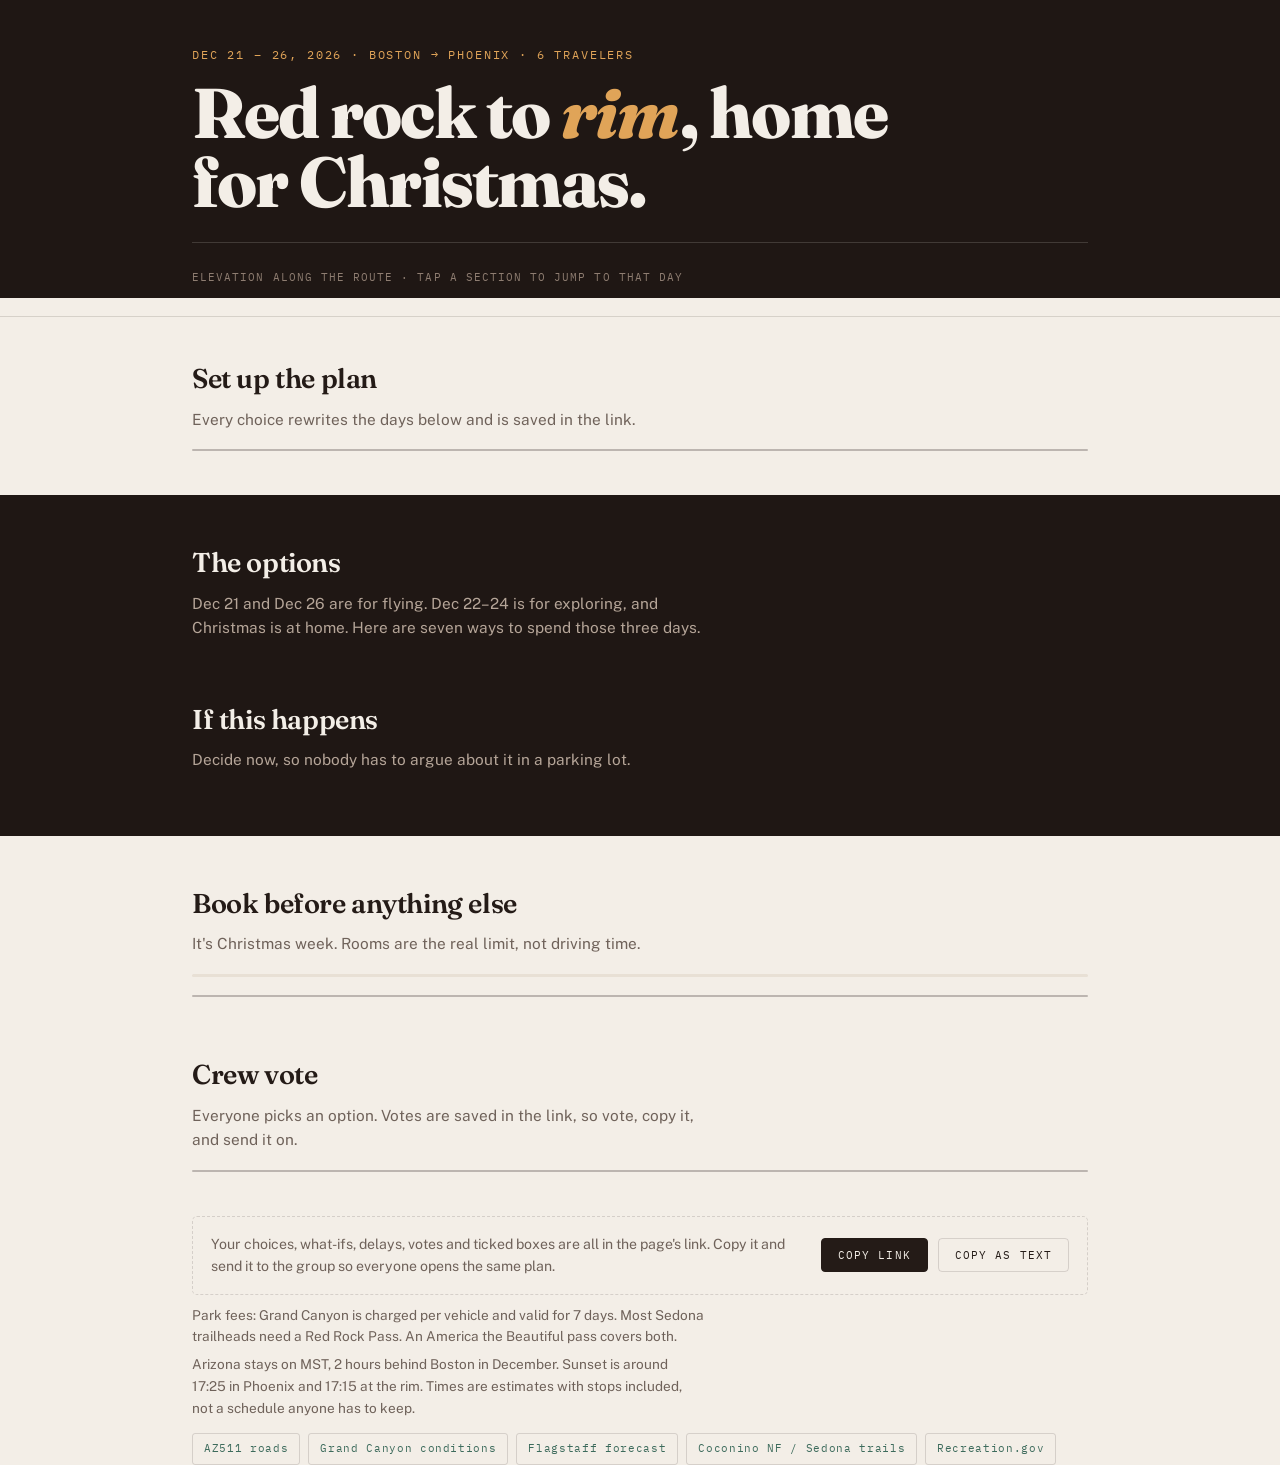
==== index.html @ 3201fdff "Remove car rental logistics" ====
<!DOCTYPE html>
<html lang="en">
<head>
<meta charset="utf-8">
<meta name="viewport" content="width=device-width, initial-scale=1">
<title>Arizona, Dec 21 – 26 · Crew Trip</title>
<meta name="description" content="Interactive Christmas trip plan: Boston to Phoenix, Sedona, Flagstaff and the Grand Canyon.">
<meta name="theme-color" content="#1F1714">
<link rel="preconnect" href="https://fonts.googleapis.com">
<link rel="preconnect" href="https://fonts.gstatic.com" crossorigin>
<link href="https://fonts.googleapis.com/css2?family=Fraunces:opsz,wght@9..144,600;9..144,800&family=Public+Sans:ital,wght@0,400;0,600;1,400&family=IBM+Plex+Mono:wght@400;600&display=swap" rel="stylesheet">
<link rel="stylesheet" href="style.css">
</head>
<body>

<header class="hero">
  <div class="wrap">
    <p class="eyebrow">Dec 21 – 26, 2026 · Boston → Phoenix · 6 travelers</p>
    <h1>Red rock to <em>rim</em>, home for Christmas.</h1>
    <p class="lede" id="lede"></p>
    <dl class="facts" id="facts"></dl>
  </div>
  <div class="wrap profile">
    <p class="prof-cap">Elevation along the route · tap a section to jump to that day</p>
    <div id="profile"></div>
  </div>
</header>

<nav aria-label="Jump to section"><div class="wrap navrow" id="nav"></div></nav>

<section class="wrap setup" id="setup" aria-label="Set up the plan">
  <h2>Set up the plan</h2>
  <p class="sub">Every choice rewrites the days below and is saved in the link.</p>
  <div id="controls" class="controls"></div>
</section>

<main class="wrap" id="days"></main>

<section class="alt" id="alt">
  <div class="wrap">
    <h2>The options</h2>
    <p class="sub">Dec 21 and Dec 26 are for flying. Dec 22–24 is for exploring, and Christmas is at home. Here are seven ways to spend those three days.</p>
    <div class="altgrid" id="options"></div>

    <h2 class="alt-h2">If this happens</h2>
    <p class="sub">Decide now, so nobody has to argue about it in a parking lot.</p>
    <div class="altgrid" id="ifs"></div>
  </div>
</section>

<section class="book wrap" id="book">
  <h2>Book before anything else</h2>
  <p class="sub">It's Christmas week. Rooms are the real limit, not driving time.</p>
  <div class="progress"><i id="prog"></i></div>
  <ul class="checks" id="checks"></ul>
</section>

<section class="book wrap" id="vote">
  <h2>Crew vote</h2>
  <p class="sub">Everyone picks an option. Votes are saved in the link, so vote, copy it, and send it on.</p>
  <ul class="votes" id="votes"></ul>
  <div class="tally" id="tally"></div>
  <div class="share">
    <p id="sharemsg">Your choices, what-ifs, delays, votes and ticked boxes are all in the page's link. Copy it and send it to the group so everyone opens the same plan.</p>
    <button id="copy">Copy link</button>
    <button id="copytext" class="ghost">Copy as text</button>
  </div>
</section>

<footer class="wrap">
  <p>Park fees: Grand Canyon is charged per vehicle and valid for 7 days. Most Sedona trailheads need a Red Rock Pass. An America the Beautiful pass covers both.</p>
  <p>Arizona stays on MST, 2 hours behind Boston in December. Sunset is around 17:25 in Phoenix and 17:15 at the rim. Times are estimates with stops included, not a schedule anyone has to keep.</p>
  <div class="links">
    <a href="https://www.az511.gov/" target="_blank" rel="noopener">AZ511 roads</a>
    <a href="https://www.nps.gov/grca/planyourvisit/conditions.htm" target="_blank" rel="noopener">Grand Canyon conditions</a>
    <a href="https://forecast.weather.gov/MapClick.php?lat=35.1983&amp;lon=-111.6513" target="_blank" rel="noopener">Flagstaff forecast</a>
    <a href="https://www.fs.usda.gov/coconino" target="_blank" rel="noopener">Coconino NF / Sedona trails</a>
    <a href="https://www.recreation.gov/" target="_blank" rel="noopener">Recreation.gov</a>
  </div>
</footer>

<script src="app.js"></script>
</body>
</html>
---- style.css ----
:root {
  --night: #1F1714;          /* desert night */
  --ink: #241B17;
  --paper: #F3EEE7;
  --paper-2: #E8E0D5;
  --sandstone: #B4532A;      /* Sedona red rock */
  --high: #3F6A8A;           /* high country / snow */
  --juniper: #3D6B5C;        /* home in Phoenix */
  --pine: #5A7A34;           /* Christmas */
  --sun: #E0A458;
  --flag: #A8402A;
  --muted: #6F625A;
  --rule: rgba(36, 27, 23, .14);
}
* { box-sizing: border-box; }
html { scroll-behavior: smooth; }
@media (prefers-reduced-motion: reduce) {
  html { scroll-behavior: auto; }
  *, *::before, *::after { animation-duration: .001ms !important; transition-duration: .001ms !important; }
}
body { margin: 0; background: var(--paper); color: var(--ink); font-family: "Public Sans", system-ui, sans-serif; font-size: 16.5px; line-height: 1.6; -webkit-font-smoothing: antialiased; }
.wrap { max-width: 940px; margin: 0 auto; padding: 0 22px; }
a { color: var(--juniper); }
:focus-visible { outline: 2.5px solid var(--sun); outline-offset: 3px; border-radius: 2px; }
button { font-family: inherit; font-size: inherit; cursor: pointer; }
.mono, .eyebrow, .fact dt, .prof-cap, .navrow a, .daynum, .daymeta, .seg button, .seg-label, .time, .stat, .flag b, .night b, .altcard .t, .share button, .links a, .votes .who, .tally, .shift span { font-family: "IBM Plex Mono", monospace; }

/* hero */
.hero { background: var(--night); color: var(--paper); padding: 46px 0 0; overflow: hidden; }
.eyebrow { font-size: 11.5px; letter-spacing: .16em; text-transform: uppercase; color: var(--sun); margin: 0 0 14px; }
h1 { font-family: "Fraunces", Georgia, serif; font-weight: 800; font-size: clamp(2.5rem, 8vw, 4.4rem); line-height: .98; letter-spacing: -.025em; margin: 0 0 16px; max-width: 15ch; }
h1 em { font-style: italic; color: var(--sun); }
.lede { max-width: 56ch; color: #CDBFB3; margin: 0 0 26px; font-size: 1.02rem; }
.facts { display: flex; flex-wrap: wrap; margin: 0 0 26px; border-top: 1px solid rgba(243, 238, 231, .16); }
.fact { padding: 12px 26px 12px 0; margin-right: 26px; border-right: 1px solid rgba(243, 238, 231, .16); }
.fact:last-child { border-right: 0; margin-right: 0; }
.fact dt { font-size: 10.5px; letter-spacing: .13em; text-transform: uppercase; color: #9C8B7E; margin: 0 0 3px; }
.fact dd { margin: 0; font-weight: 600; font-size: .98rem; }

/* elevation profile */
.profile { position: relative; margin-top: 4px; }
.profile svg { display: block; width: 100%; height: auto; overflow: visible; }
.prof-cap { font-size: 10.5px; letter-spacing: .1em; color: #8E7D71; text-transform: uppercase; padding: 0 0 12px; margin: 0; }
.trace { fill: none; stroke: var(--sun); stroke-width: 2.4; stroke-linejoin: round; stroke-linecap: round; }
.trace.draw { animation: draw 2.2s cubic-bezier(.65, 0, .35, 1) .2s both; }
@keyframes draw { from { stroke-dashoffset: var(--len); } to { stroke-dashoffset: 0; } }
.trace-fill { fill: var(--sun); opacity: .07; }
.band { fill: var(--sun); opacity: 0; transition: opacity .2s; }
.seg-hit { fill: transparent; cursor: pointer; outline: none; }
.seg-hit:hover + .band, .seg-hit:focus-visible + .band { opacity: .12; }
.peak { fill: var(--paper); pointer-events: none; }
.peak.cold { fill: #9FC3DD; }
.plabel { font-family: "IBM Plex Mono", monospace; font-size: 9.5px; fill: #B9A89B; letter-spacing: .06em; pointer-events: none; }
.pnum { font-family: "IBM Plex Mono", monospace; font-size: 9px; fill: #7D6C60; pointer-events: none; }
.pday { font-family: "IBM Plex Mono", monospace; font-size: 9px; fill: #6E5E53; letter-spacing: .08em; pointer-events: none; }
.baseline { stroke: rgba(243, 238, 231, .18); stroke-width: 1; }
.snowline { stroke: #9FC3DD; stroke-width: 1; stroke-dasharray: 3 4; opacity: .6; }
.snowtxt { font-family: "IBM Plex Mono", monospace; font-size: 9px; fill: #9FC3DD; letter-spacing: .08em; opacity: .85; }

/* nav */
nav { position: sticky; top: 0; z-index: 20; background: rgba(243, 238, 231, .94); backdrop-filter: blur(10px); -webkit-backdrop-filter: blur(10px); border-bottom: 1px solid var(--rule); }
.navrow { display: flex; gap: 2px; overflow-x: auto; padding: 9px 22px; scrollbar-width: none; }
.navrow::-webkit-scrollbar { display: none; }
.navrow a { flex: 0 0 auto; text-decoration: none; color: var(--muted); font-size: 11.5px; letter-spacing: .08em; text-transform: uppercase; padding: 7px 12px; border-radius: 3px; white-space: nowrap; transition: background .15s; }
.navrow a:hover { background: var(--paper-2); color: var(--ink); }
.navrow a.on { background: var(--ink); color: var(--paper); }

/* setup */
.setup { padding-top: 40px; }
.setup h2, .book h2, .alt h2 { font-family: "Fraunces", Georgia, serif; font-weight: 600; font-size: 1.7rem; letter-spacing: -.015em; margin: 0 0 6px; }
.sub { color: var(--muted); margin: 0 0 18px; max-width: 58ch; font-size: .96rem; }
.controls { display: grid; gap: 1px; background: var(--rule); border: 1px solid var(--rule); border-radius: 5px; overflow: hidden; }
.ctrl { background: var(--paper); display: grid; grid-template-columns: 200px 1fr; gap: 14px; align-items: center; padding: 12px 16px; }
.seg-label { font-size: 11px; letter-spacing: .1em; text-transform: uppercase; color: var(--muted); }
.seg-label small { display: block; text-transform: none; letter-spacing: 0; font-family: "Public Sans", sans-serif; font-size: .8rem; color: var(--muted); opacity: .85; }
.seg { display: inline-flex; flex-wrap: wrap; border: 1px solid var(--rule); border-radius: 4px; overflow: hidden; background: var(--paper); justify-self: start; }
.seg button { background: none; border: 0; border-right: 1px solid var(--rule); padding: 7px 12px; font-size: 11px; letter-spacing: .06em; text-transform: uppercase; color: var(--muted); }
.seg button:last-child { border-right: 0; }
.seg button:hover { background: var(--paper-2); color: var(--ink); }
.seg button[aria-pressed="true"] { background: var(--ink); color: var(--paper); }
.seg.multi button[aria-pressed="true"] { background: var(--juniper); }
.seg.whatif button[aria-pressed="true"] { background: var(--flag); }

/* days */
main { padding: 56px 22px 0; }
.day { --zone: var(--juniper); margin: 0 0 8px; padding: 0 0 40px; border-bottom: 1px solid var(--rule); scroll-margin-top: 60px; }
.day:last-of-type { border-bottom: 0; }
.day.flash { animation: flash 1.4s ease; }
@keyframes flash { from { background: rgba(224, 164, 88, .18); } to { background: transparent; } }
.dayhead { display: flex; align-items: baseline; gap: 12px; flex-wrap: wrap; margin: 0 0 4px; }
.daynum { font-size: 11px; letter-spacing: .14em; text-transform: uppercase; color: #fff; background: var(--zone); padding: 4px 9px; border-radius: 3px; }
.tag { font-family: "IBM Plex Mono", monospace; font-size: 10px; letter-spacing: .14em; text-transform: uppercase; color: var(--flag); border: 1px solid var(--flag); padding: 3px 7px; border-radius: 3px; }
.day h2 { font-family: "Fraunces", Georgia, serif; font-weight: 600; letter-spacing: -.015em; font-size: clamp(1.5rem, 4.4vw, 2rem); margin: 0; line-height: 1.1; }
.daymeta { font-size: 11.5px; color: var(--muted); margin: 0 0 16px; letter-spacing: .03em; }
.daymeta b { color: var(--zone); font-weight: 600; }
.ctrls { display: flex; flex-wrap: wrap; gap: 10px; align-items: center; margin: 0 0 22px; }
.shift { display: inline-flex; align-items: center; gap: 8px; border: 1px solid var(--rule); border-radius: 4px; padding: 4px 6px 4px 11px; background: var(--paper); }
.shift span { font-size: 11px; letter-spacing: .06em; text-transform: uppercase; color: var(--muted); }
.shift button { background: var(--paper-2); border: 0; width: 26px; height: 26px; border-radius: 3px; color: var(--ink); font-weight: 600; line-height: 1; }
.shift button:hover { background: var(--zone); color: #fff; }
.shift .val { font-size: 12px; font-weight: 600; color: var(--ink); min-width: 44px; text-align: center; }

.stops { list-style: none; margin: 0; padding: 0 0 0 26px; border-left: 2px solid var(--zone); }
.stop { position: relative; padding: 0 0 22px; }
.stop:last-child { padding-bottom: 0; }
.stop::before { content: ""; position: absolute; left: -33px; top: 7px; width: 9px; height: 9px; border-radius: 50%; background: var(--paper); border: 2px solid var(--zone); }
.stop.key::before { background: var(--zone); }
.time { font-size: 12px; font-weight: 600; color: var(--zone); letter-spacing: .04em; display: block; }
.time.late { color: var(--flag); }
.stop h3 { font-size: 1.06rem; font-weight: 600; margin: 1px 0 4px; }
.stop p { margin: 0; color: var(--muted); font-size: .94rem; max-width: 62ch; }
.stat { font-size: 11px; color: var(--ink); background: var(--paper-2); padding: 1.5px 6px; border-radius: 3px; margin-right: 6px; display: inline-block; margin-top: 6px; }
.gm { font-size: .85rem; text-decoration: none; border-bottom: 1px solid var(--rule); margin-top: 6px; display: table; }
.gm:hover { border-color: var(--zone); }

.flag { border-left: 3px solid var(--flag); background: rgba(168, 64, 42, .06); padding: 12px 16px; margin: 16px 0 0; border-radius: 0 4px 4px 0; }
.flag b { display: block; font-size: 10.5px; letter-spacing: .13em; text-transform: uppercase; color: var(--flag); margin-bottom: 3px; }
.flag p { margin: 0; font-size: .9rem; color: var(--ink); max-width: 62ch; }
.night { margin-top: 18px; padding: 12px 16px; background: var(--paper-2); border-radius: 4px; font-size: .92rem; }
.night b { font-size: 10.5px; letter-spacing: .13em; text-transform: uppercase; color: var(--muted); display: block; margin-bottom: 2px; }

/* alternatives */
.alt { background: var(--night); color: var(--paper); padding: 46px 0; margin-top: 44px; scroll-margin-top: 50px; }
.alt .sub { color: #B5A598; }
.alt-h2 { margin-top: 40px !important; }
.altgrid { display: grid; gap: 16px; grid-template-columns: repeat(auto-fit, minmax(230px, 1fr)); }
.altcard { border: 1px solid rgba(243, 238, 231, .18); padding: 16px 18px; border-radius: 4px; display: flex; flex-direction: column; gap: 6px; }
.altcard.on { border-color: var(--sun); box-shadow: inset 0 0 0 1px var(--sun); }
.altcard h3 { font-size: .98rem; margin: 0; font-weight: 600; }
.altcard .t { font-size: 10.5px; letter-spacing: .12em; text-transform: uppercase; color: var(--sun); margin: 0; }
.altcard p { margin: 0; font-size: .88rem; color: #B5A598; }
.altcard .nums { font-family: "IBM Plex Mono", monospace; font-size: 11px; color: var(--paper); letter-spacing: .03em; }
.altcard button { margin-top: auto; align-self: flex-start; background: none; color: var(--paper); border: 1px solid rgba(243, 238, 231, .35); padding: 7px 12px; border-radius: 4px; font-family: "IBM Plex Mono", monospace; font-size: 11px; letter-spacing: .1em; text-transform: uppercase; }
.altcard button:hover { background: var(--paper); color: var(--night); }
.altcard .current { margin-top: auto; font-family: "IBM Plex Mono", monospace; font-size: 11px; letter-spacing: .1em; text-transform: uppercase; color: var(--sun); }

/* checklist + votes */
.book { padding: 46px 22px 10px; scroll-margin-top: 50px; }
.progress { height: 3px; background: var(--paper-2); border-radius: 2px; margin: 0 0 18px; overflow: hidden; }
.progress i { display: block; height: 100%; width: 0; background: var(--juniper); transition: width .3s; }
.checks, .votes { list-style: none; margin: 0; padding: 0; display: grid; gap: 1px; background: var(--rule); border: 1px solid var(--rule); border-radius: 5px; overflow: hidden; }
.checks li, .votes li { background: var(--paper); }
.checks label { display: flex; gap: 12px; align-items: flex-start; padding: 13px 16px; cursor: pointer; }
.checks label:hover { background: var(--paper-2); }
.checks input { margin: 3px 0 0; width: 16px; height: 16px; accent-color: var(--juniper); flex: 0 0 auto; }
.checks .txt { font-size: .94rem; }
.checks .why { display: block; color: var(--muted); font-size: .84rem; margin-top: 1px; }
.checks input:checked + .txt { text-decoration: line-through; color: var(--muted); }

.votes li { display: flex; justify-content: space-between; align-items: center; gap: 12px; padding: 10px 16px; flex-wrap: wrap; }
.votes .who { font-size: 12px; letter-spacing: .1em; text-transform: uppercase; font-weight: 600; }
.tally { margin-top: 18px; display: grid; gap: 8px; font-size: 11.5px; letter-spacing: .04em; }
.tally .row { display: grid; grid-template-columns: 190px 1fr 24px; gap: 12px; align-items: center; }
.tally .bar { height: 10px; background: var(--paper-2); border-radius: 0 3px 3px 0; overflow: hidden; }
.tally .bar i { display: block; height: 100%; background: var(--sandstone); border-radius: 0 3px 3px 0; transition: width .4s; }
.tally .n { text-align: right; font-weight: 600; }
.tally .lead { font-weight: 600; color: var(--ink); }
.tally .foot { color: var(--muted); margin-top: 4px; display: flex; gap: 12px; align-items: center; flex-wrap: wrap; }

.share { margin-top: 26px; padding: 16px 18px; border: 1px dashed var(--rule); border-radius: 5px; display: flex; gap: 10px; align-items: center; flex-wrap: wrap; }
.share p { margin: 0; font-size: .88rem; color: var(--muted); flex: 1 1 260px; }
.share button, .tally button { background: var(--ink); color: var(--paper); border: 1px solid var(--ink); padding: 9px 16px; border-radius: 4px; font-family: "IBM Plex Mono", monospace; font-size: 11px; letter-spacing: .1em; text-transform: uppercase; }
.share button:hover, .tally button:hover { background: var(--juniper); border-color: var(--juniper); }
.share button.ghost { background: none; color: var(--ink); border-color: var(--rule); }
.share button.ghost:hover { background: var(--paper-2); }
.tally button { padding: 6px 12px; }

footer { padding: 38px 22px 60px; color: var(--muted); font-size: .85rem; }
footer p { margin: 0 0 6px; max-width: 64ch; }
.links { display: flex; flex-wrap: wrap; gap: 8px; margin-top: 14px; }
.links a { font-size: 11px; letter-spacing: .06em; text-decoration: none; border: 1px solid var(--rule); padding: 6px 11px; border-radius: 3px; color: var(--juniper); }
.links a:hover { background: var(--paper-2); }

@media (max-width: 680px) {
  .ctrl { grid-template-columns: 1fr; gap: 8px; }
  .fact { padding-right: 16px; margin-right: 16px; }
  .stops { padding-left: 20px; }
  .stop::before { left: -27px; }
  .tally .row { grid-template-columns: 120px 1fr 20px; }
}
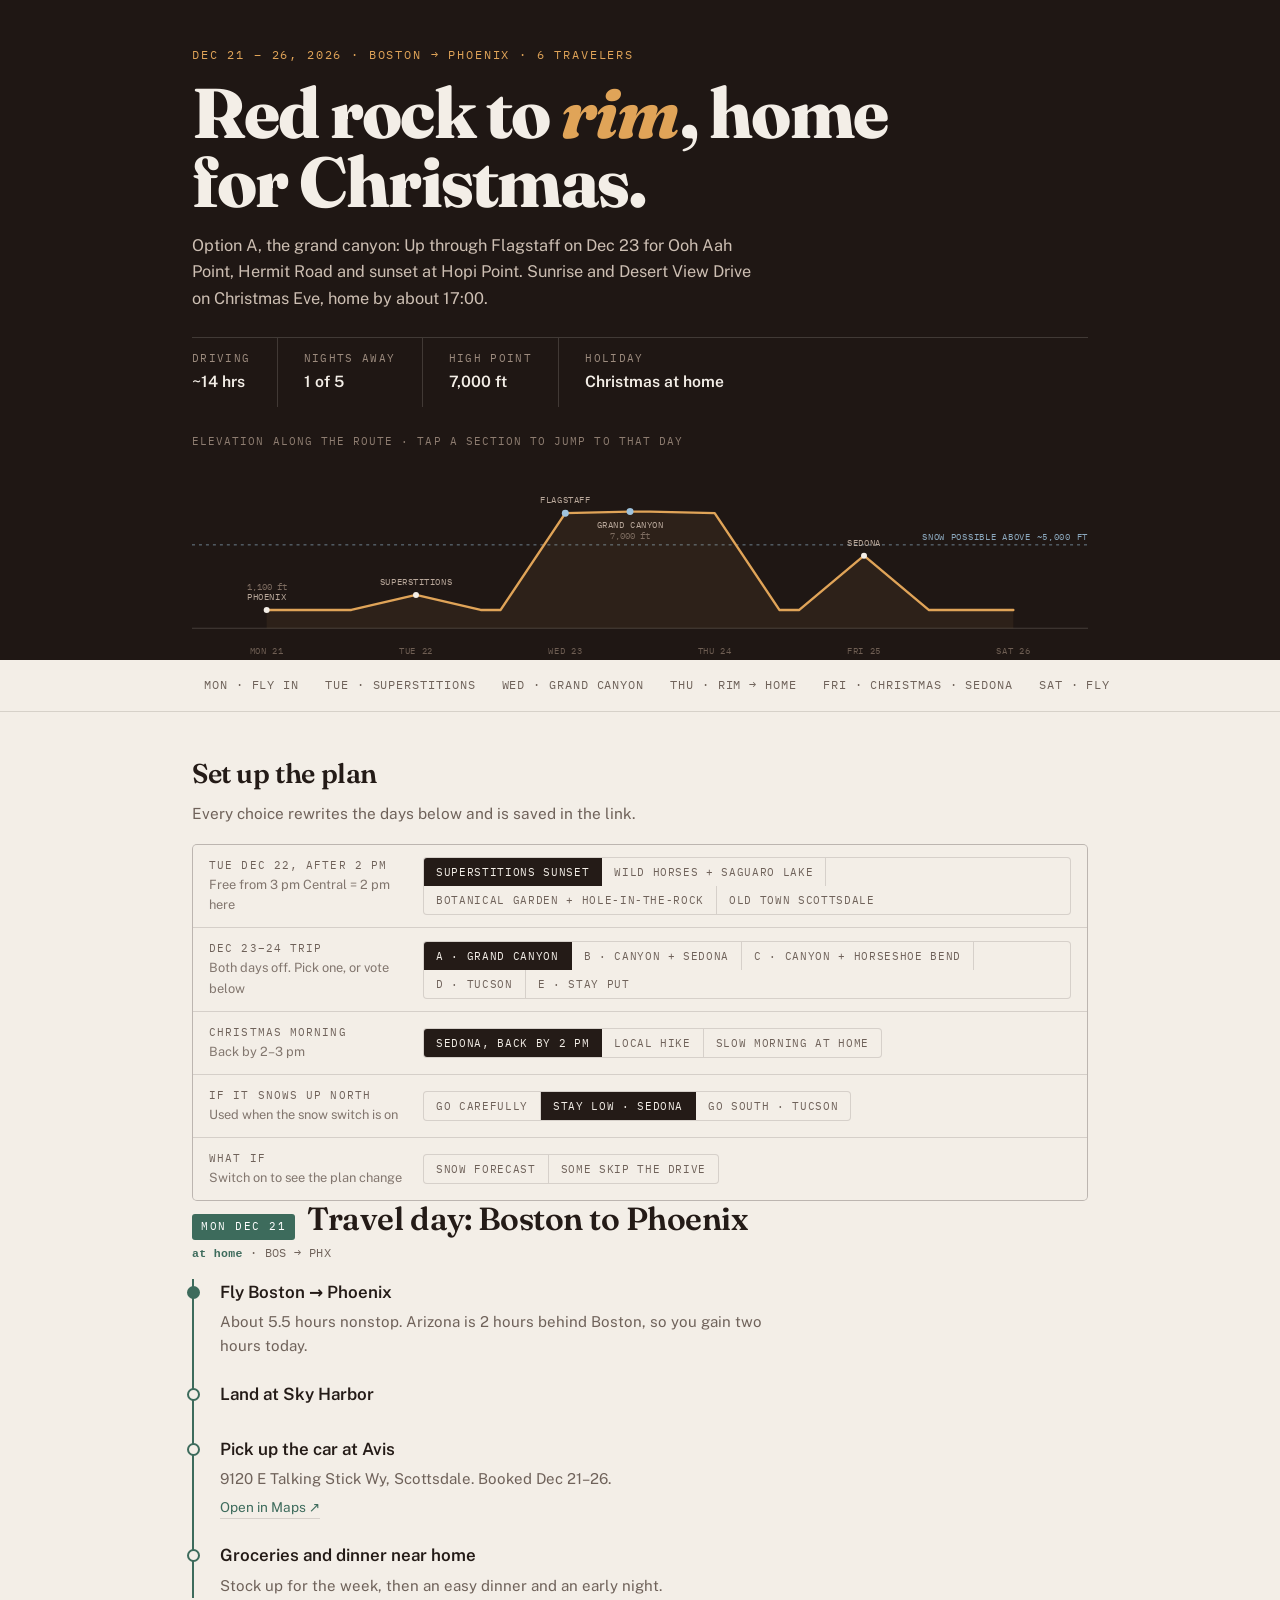
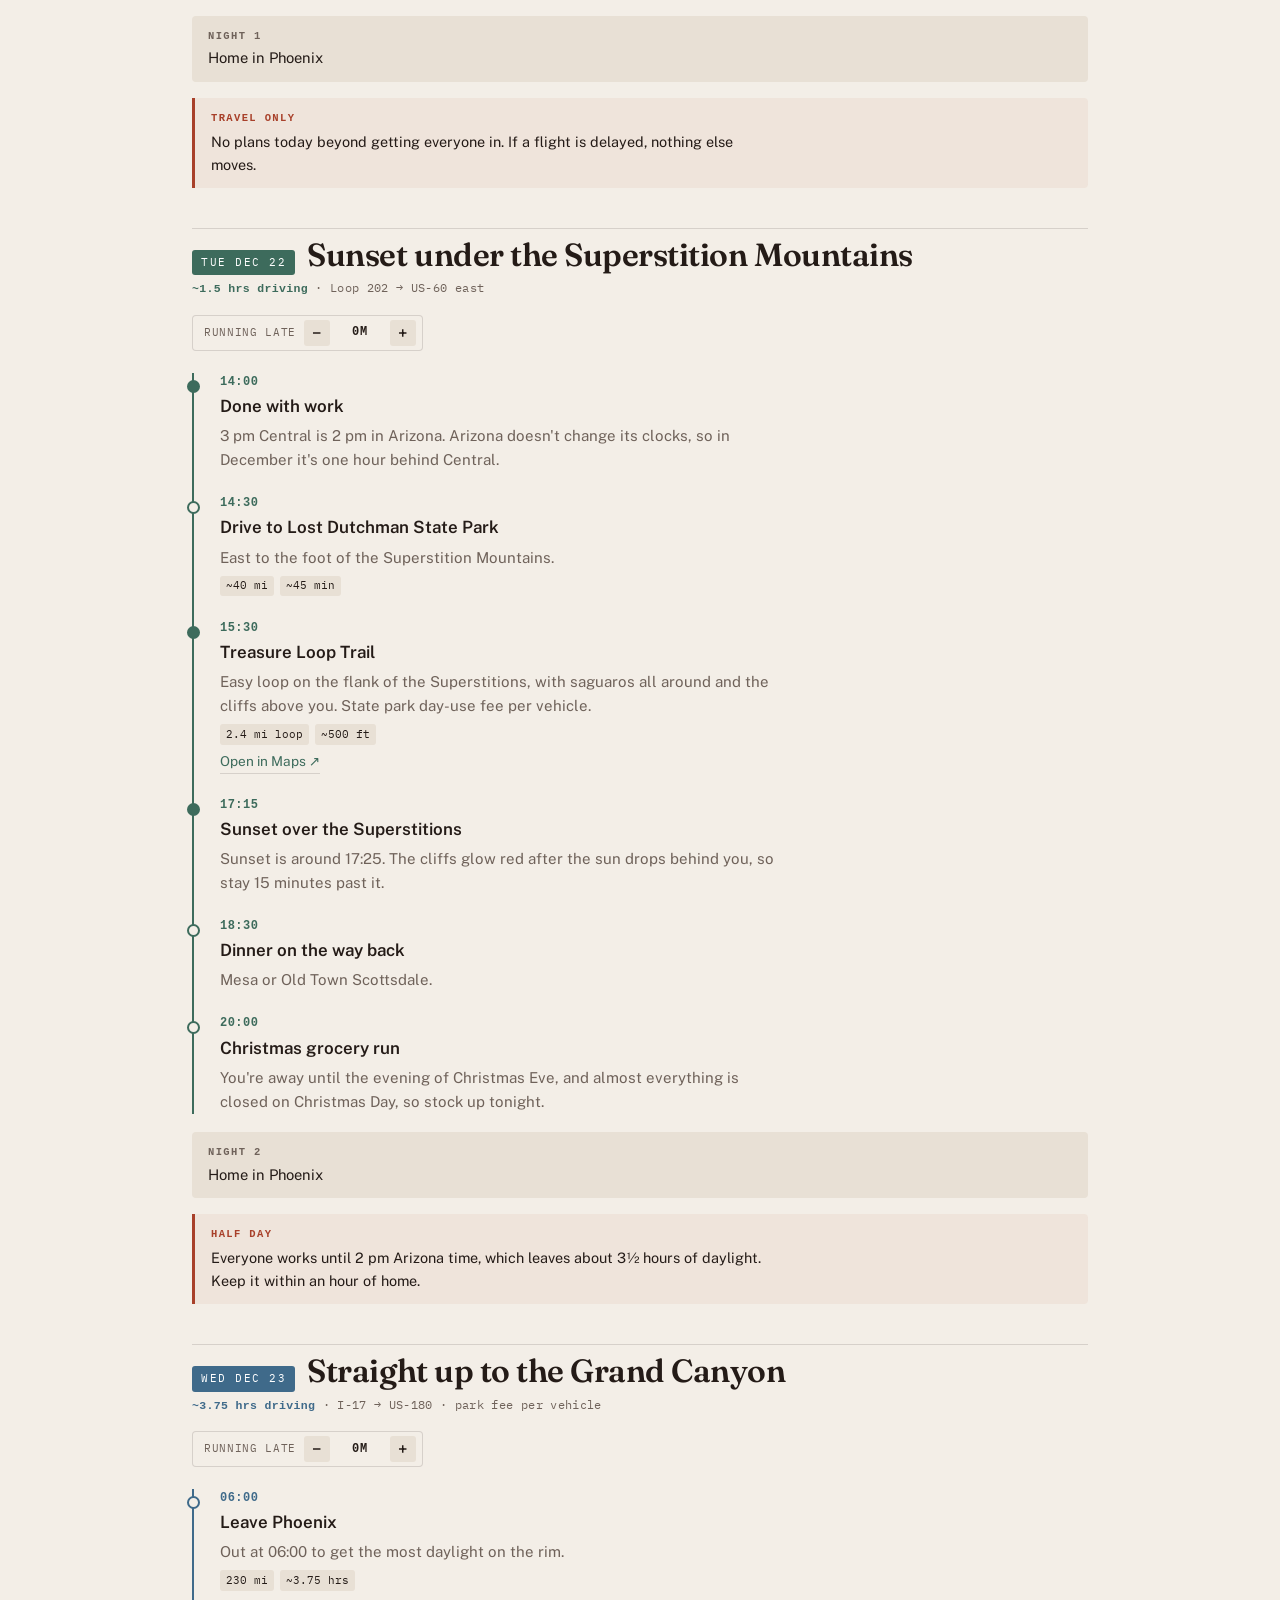
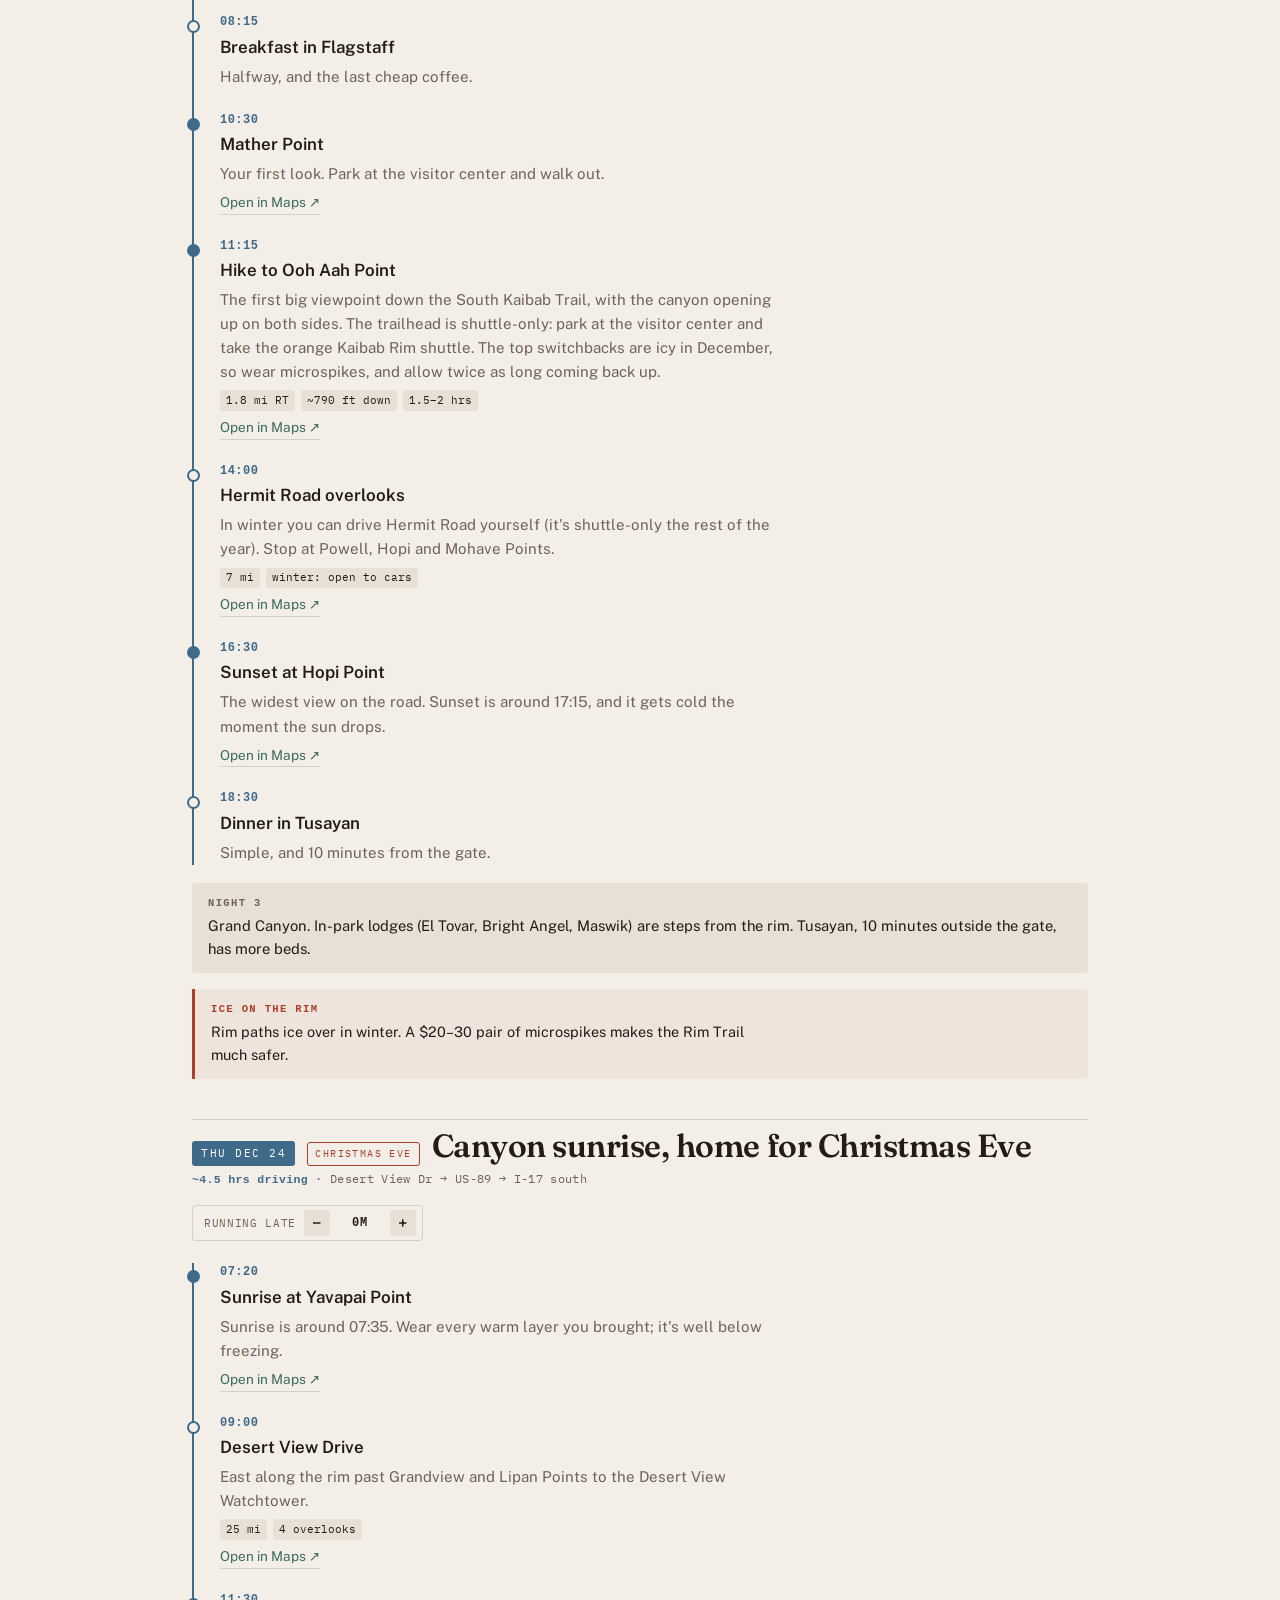
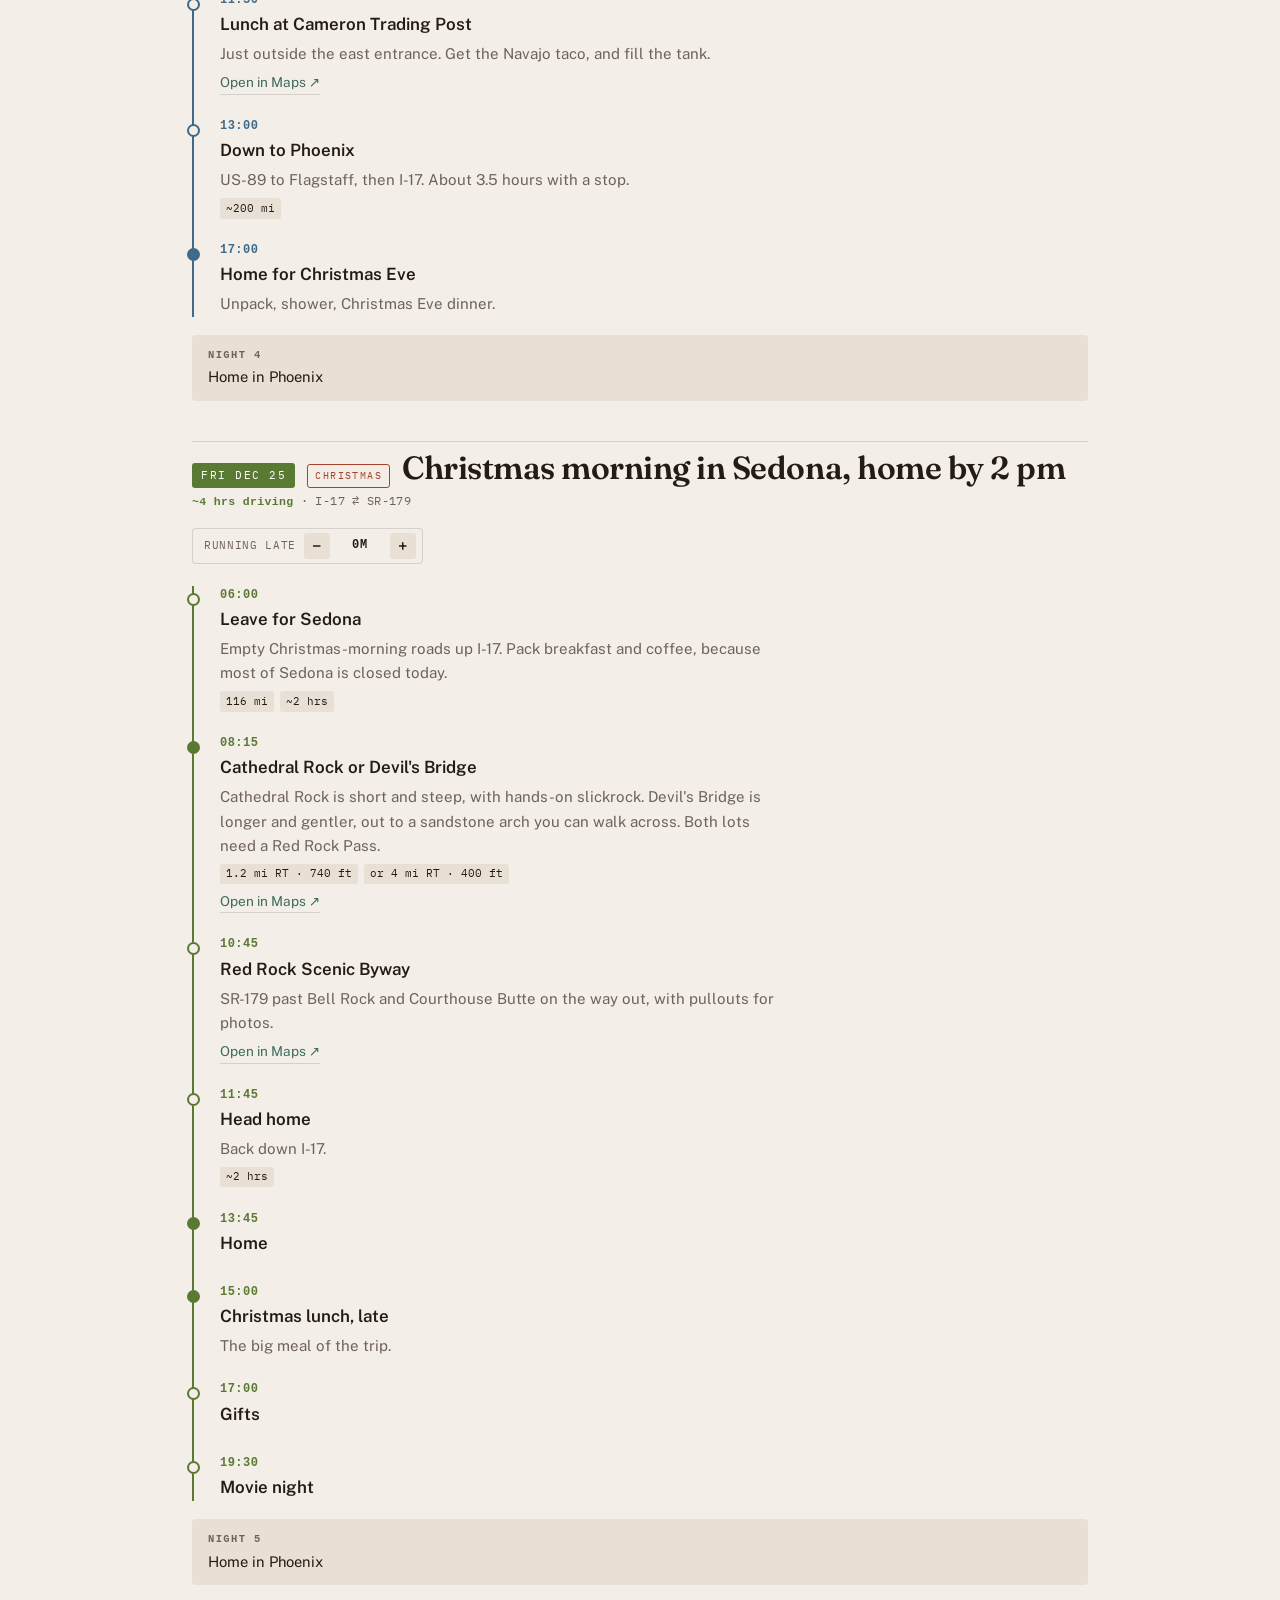
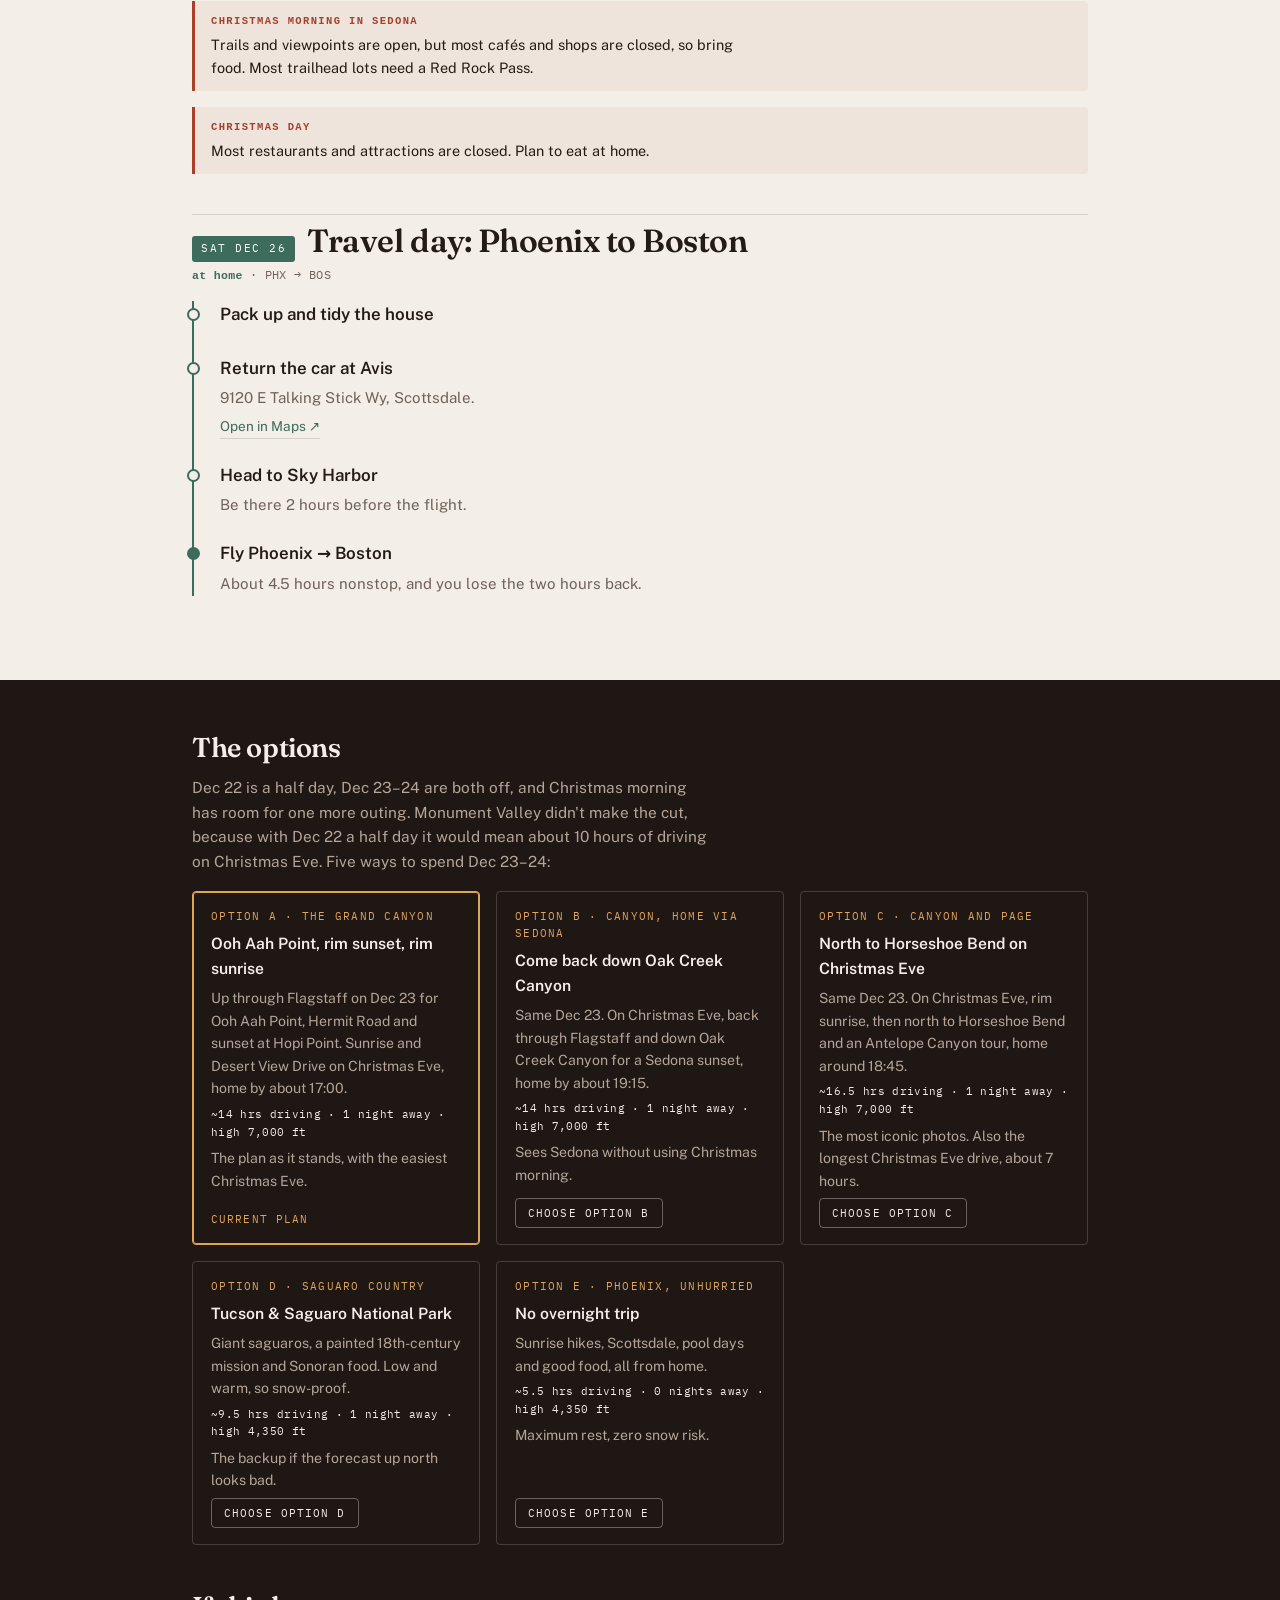
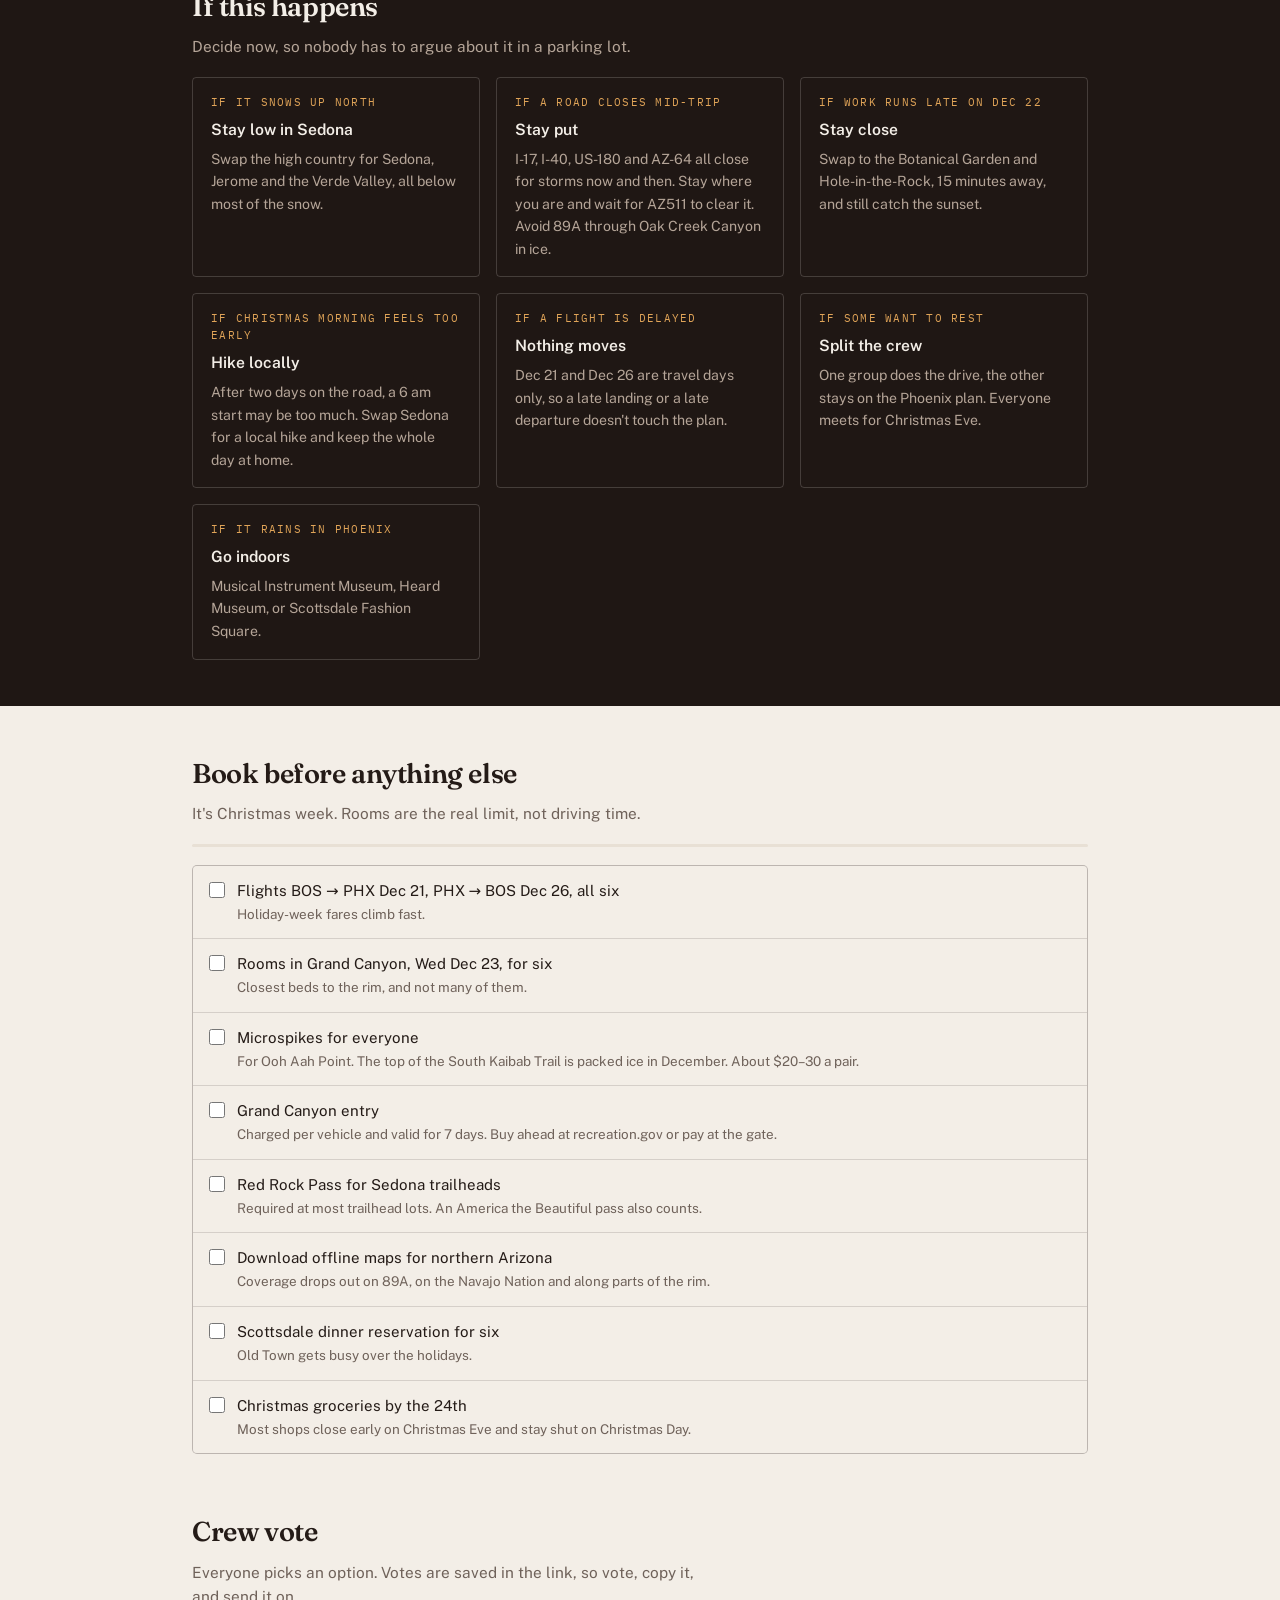
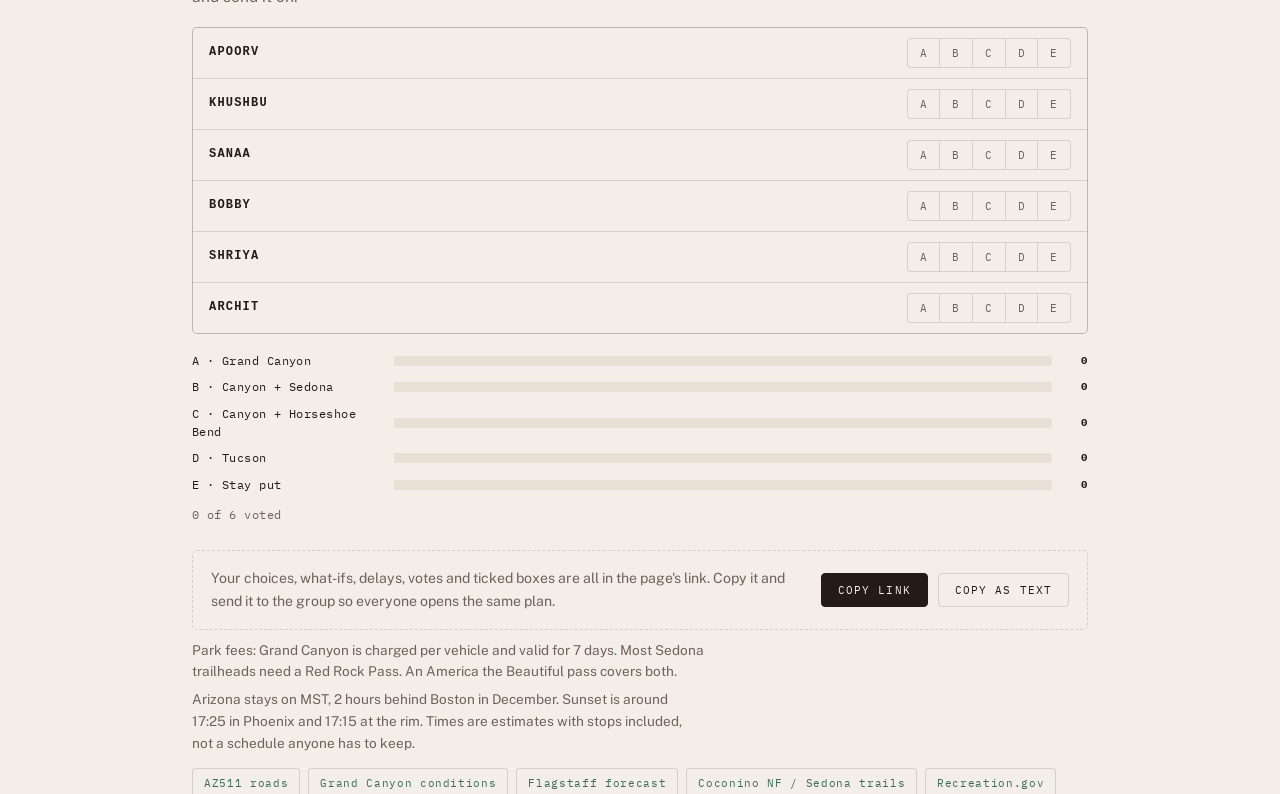
==== commit bd3a0ed8: "Dec 22 half-day outing, Dec 23-24 canyon trip options, Christmas-morning Sedona, Avis pickup/return" ====
--- a/index.html
+++ b/index.html
@@ -39,7 +39,7 @@
 <section class="alt" id="alt">
   <div class="wrap">
     <h2>The options</h2>
-    <p class="sub">Dec 21 and Dec 26 are for flying. Dec 22–24 is for exploring, and Christmas is at home. Here are seven ways to spend those three days.</p>
+    <p class="sub">Dec 22 is a half day, Dec 23–24 are both off, and Christmas morning has room for one more outing. Monument Valley didn't make the cut, because with Dec 22 a half day it would mean about 10 hours of driving on Christmas Eve. Five ways to spend Dec 23–24:</p>
     <div class="altgrid" id="options"></div>
 
     <h2 class="alt-h2">If this happens</h2>
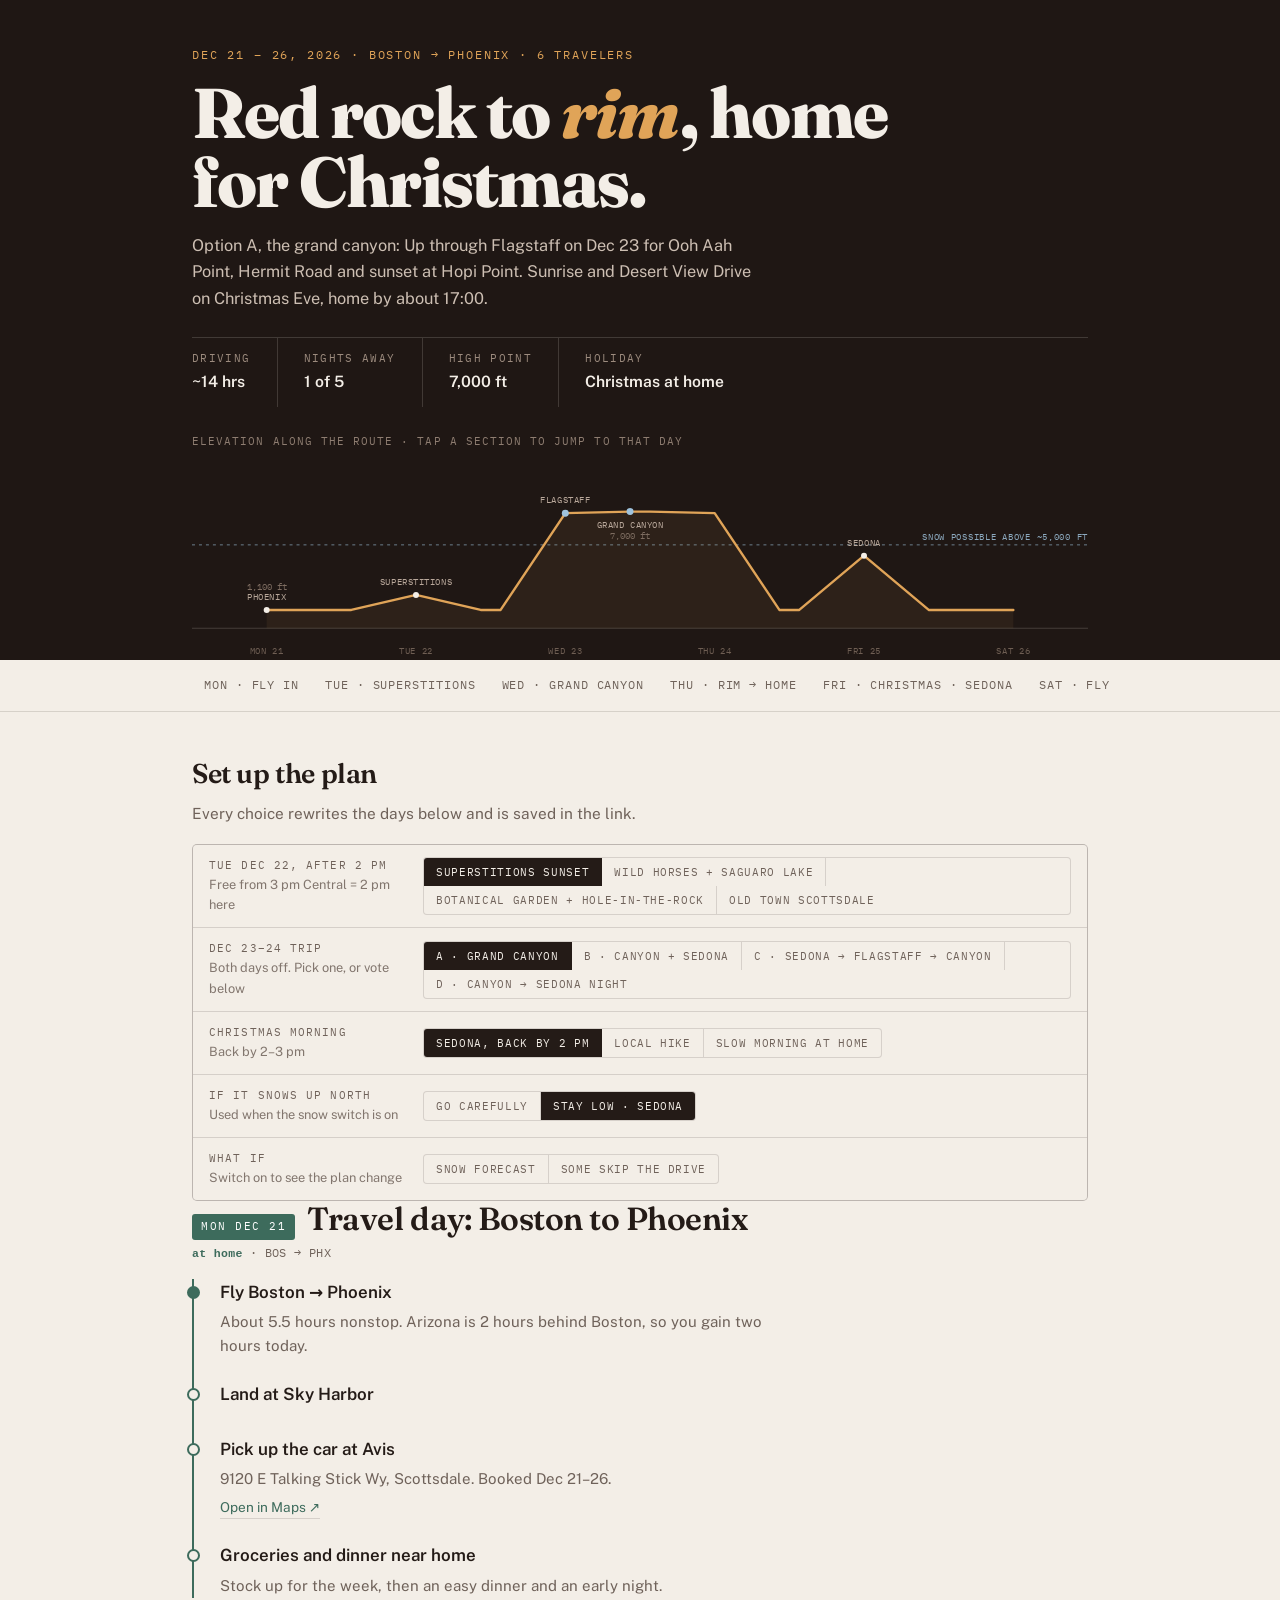
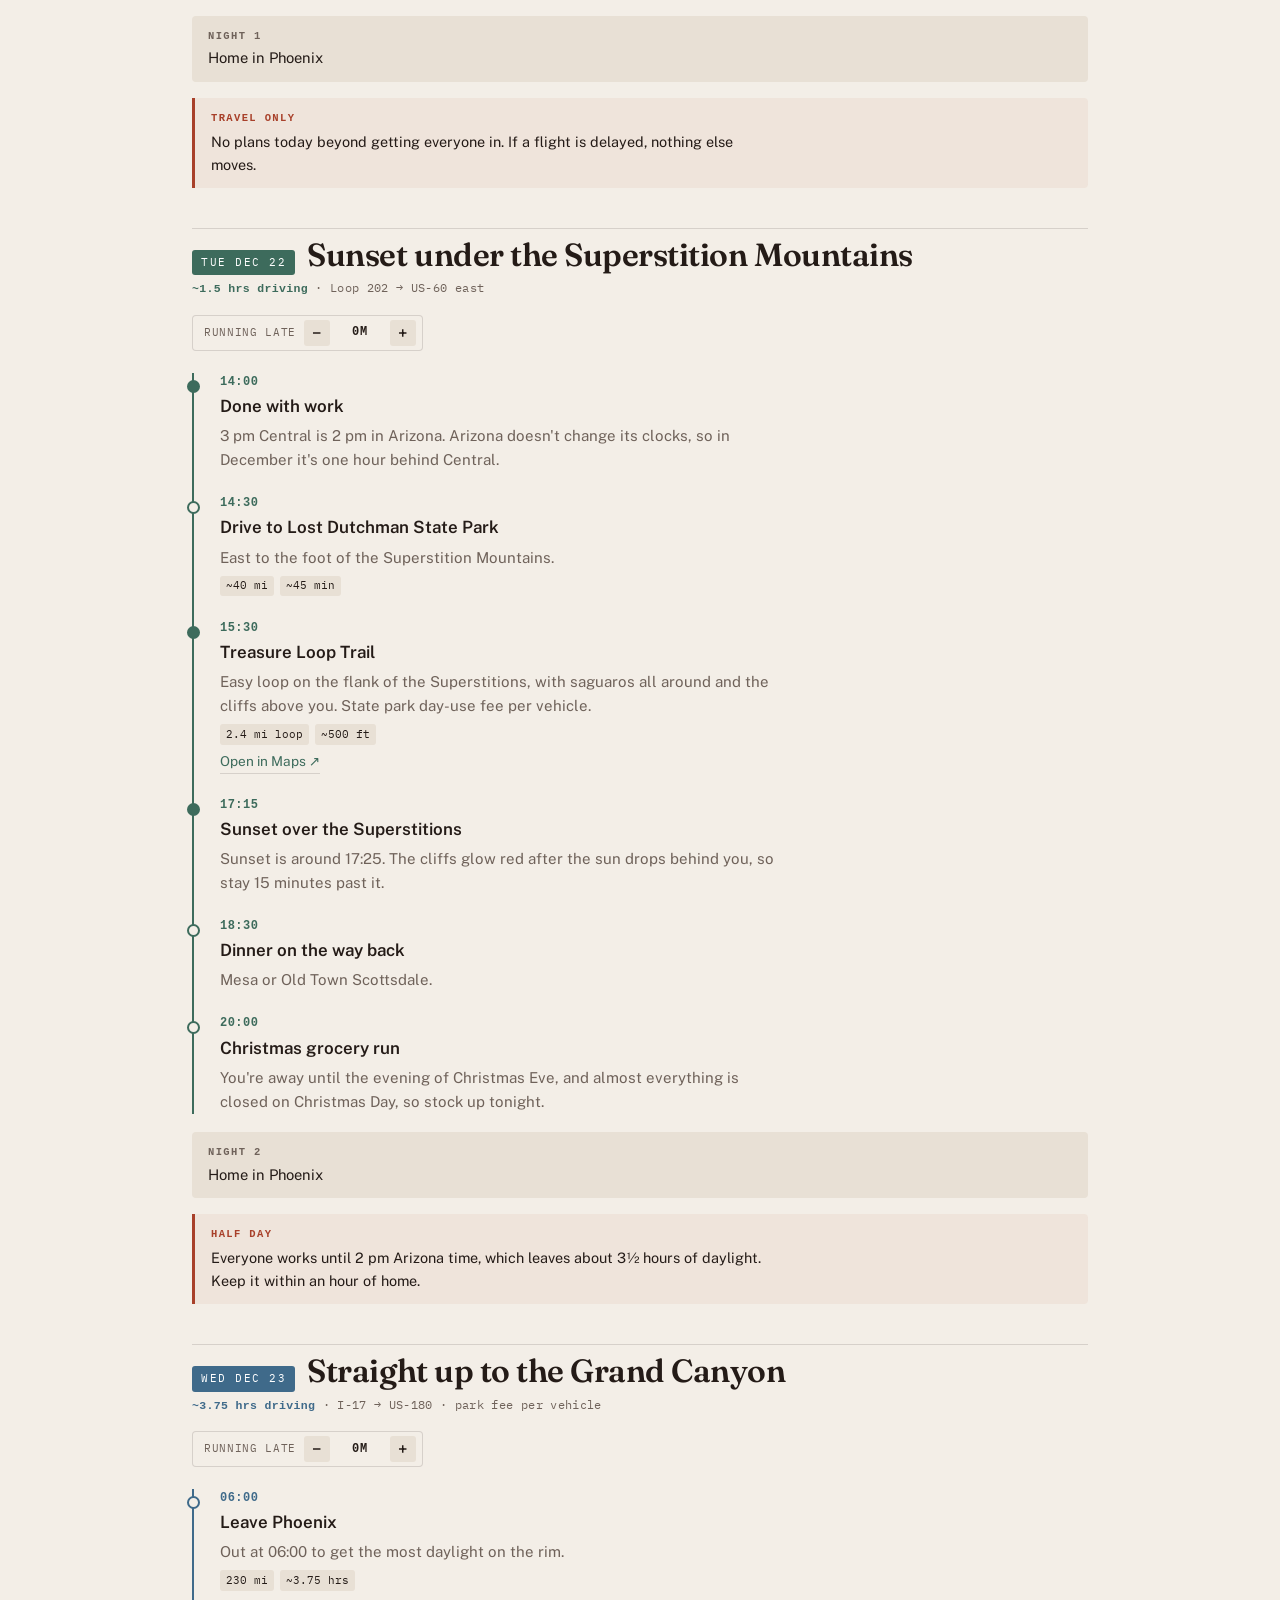
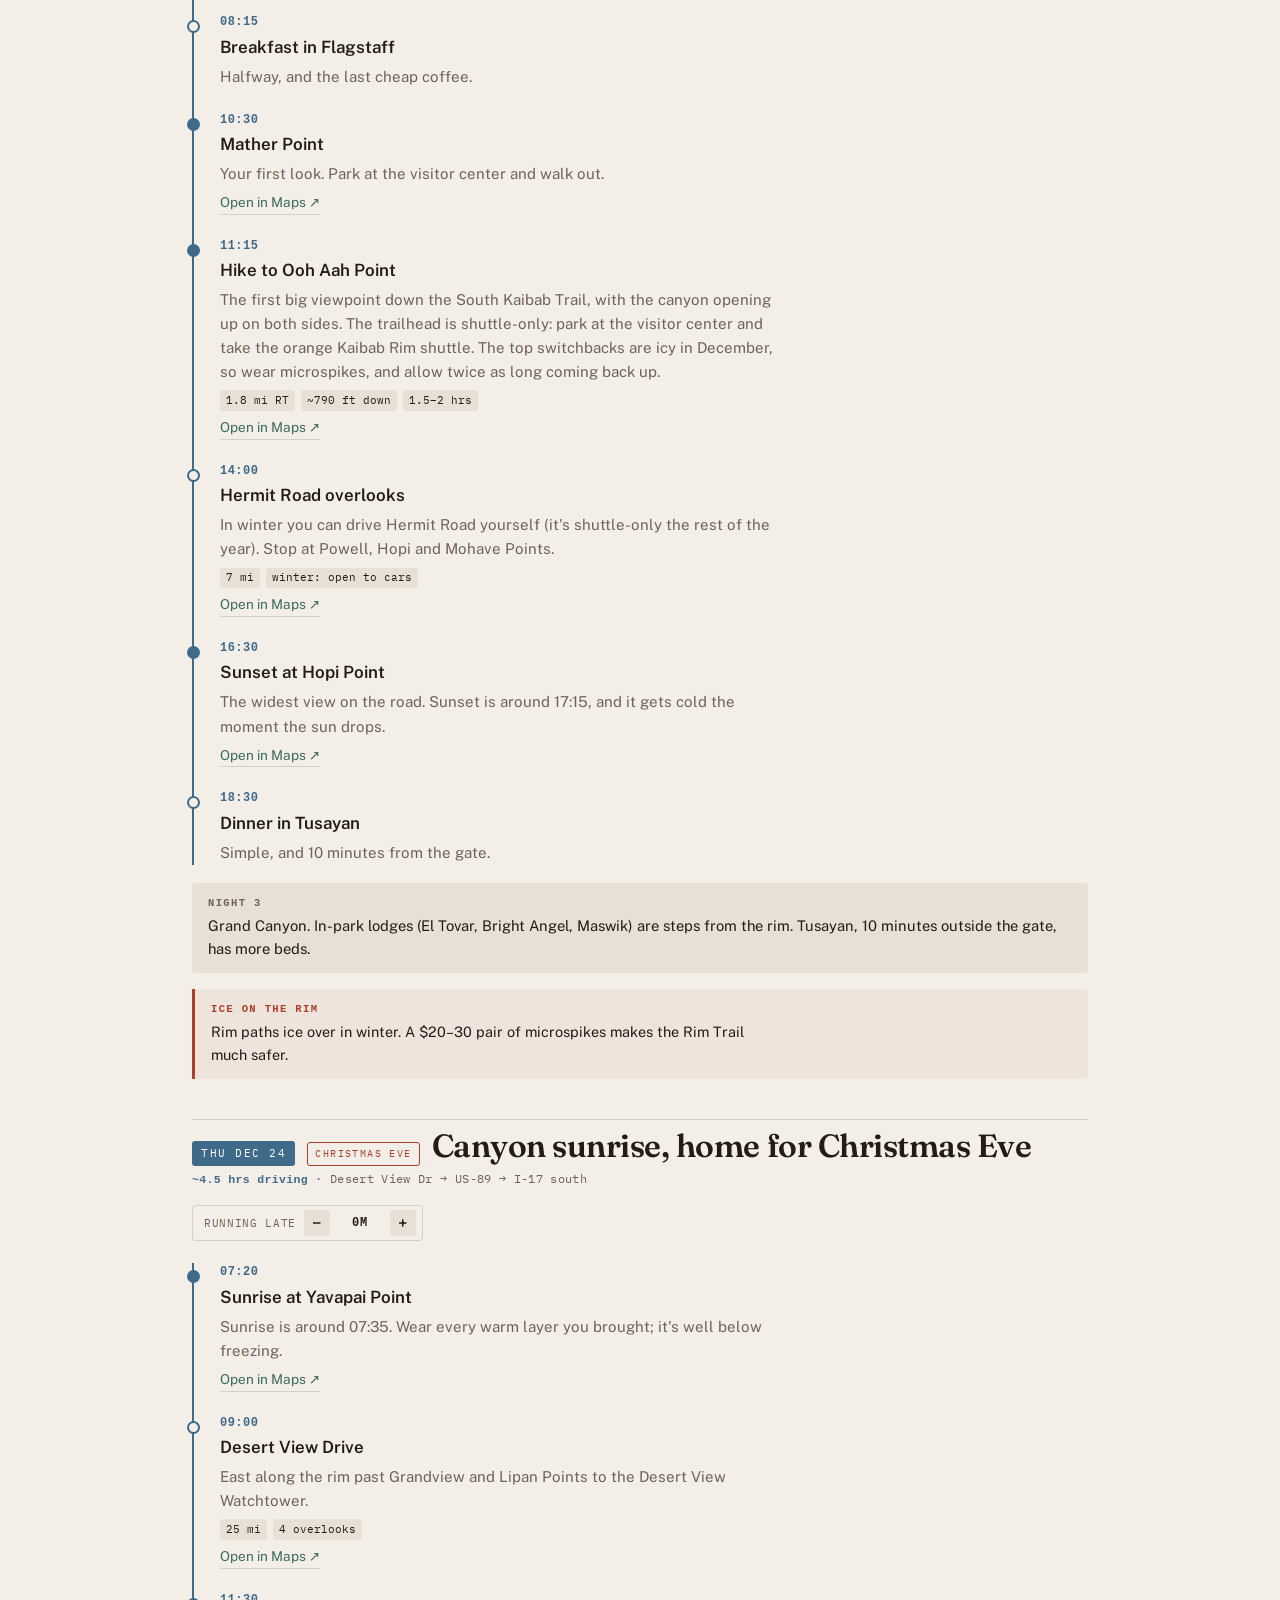
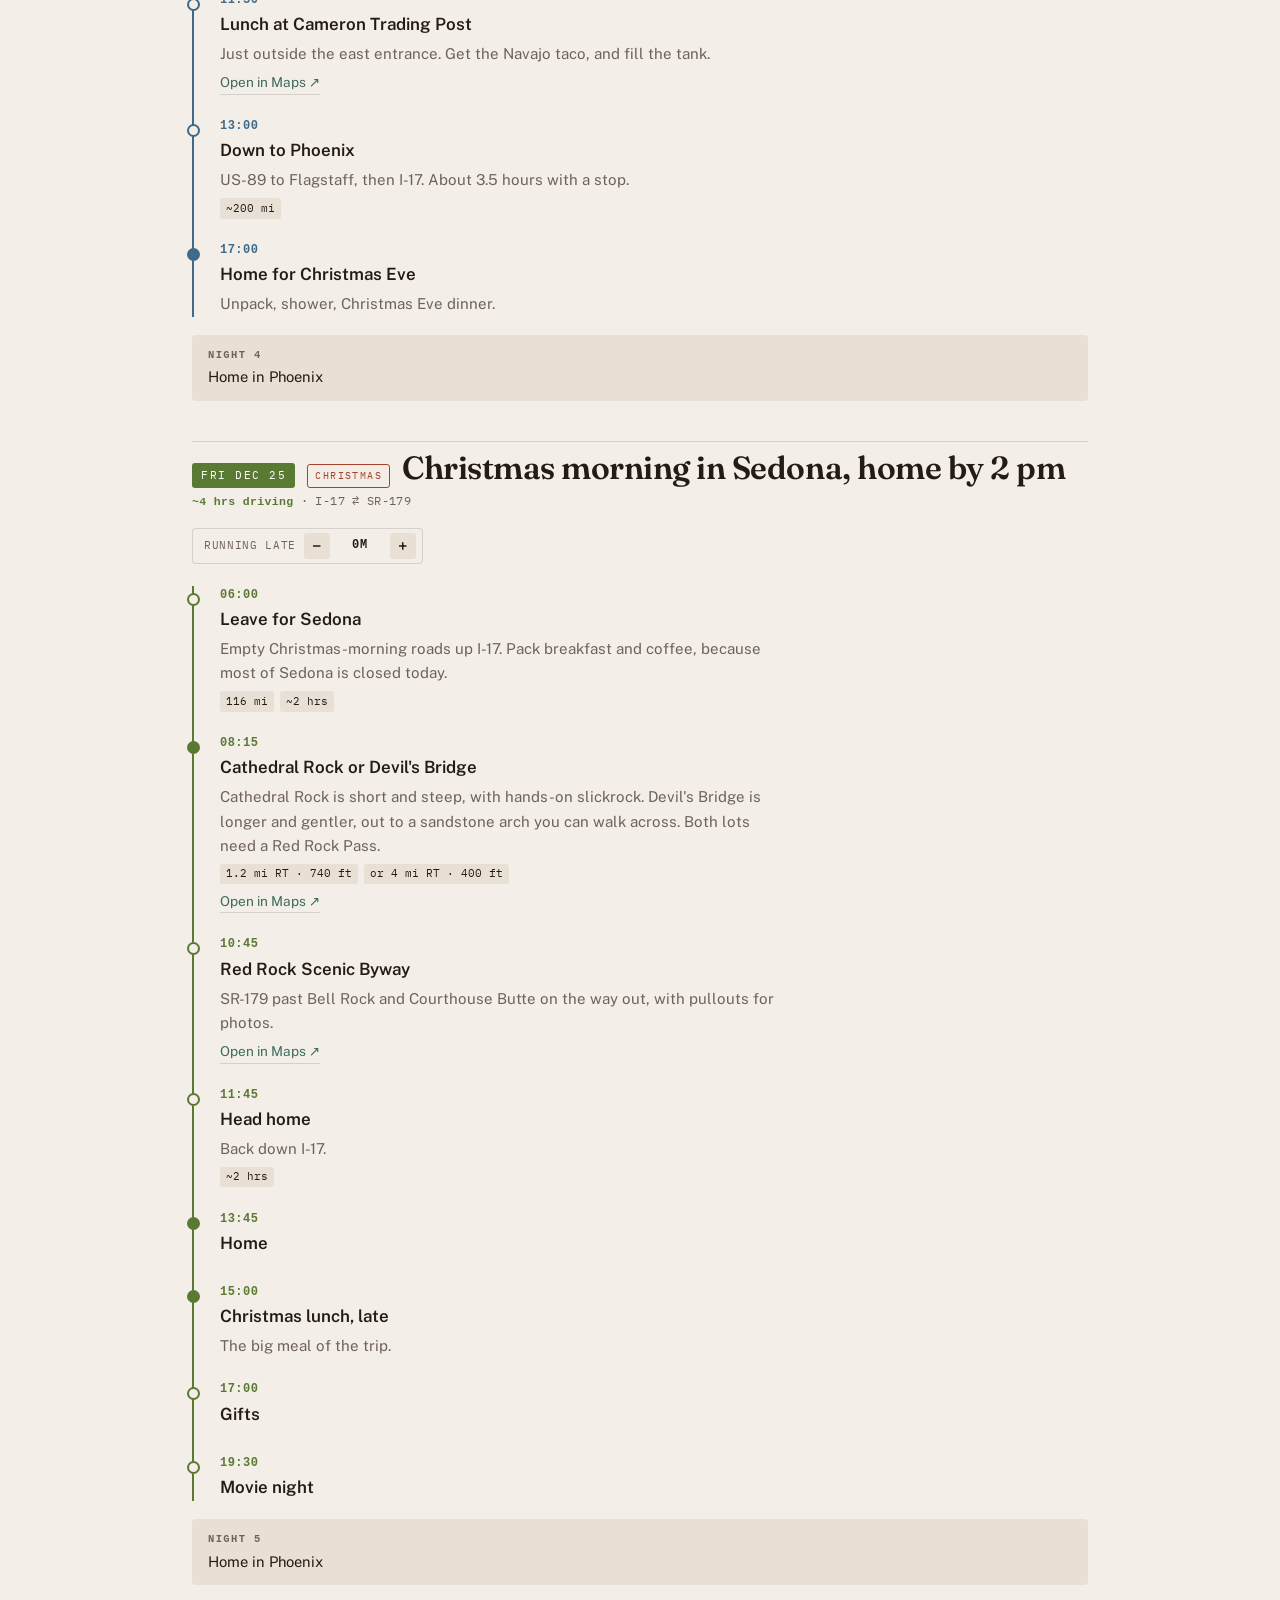
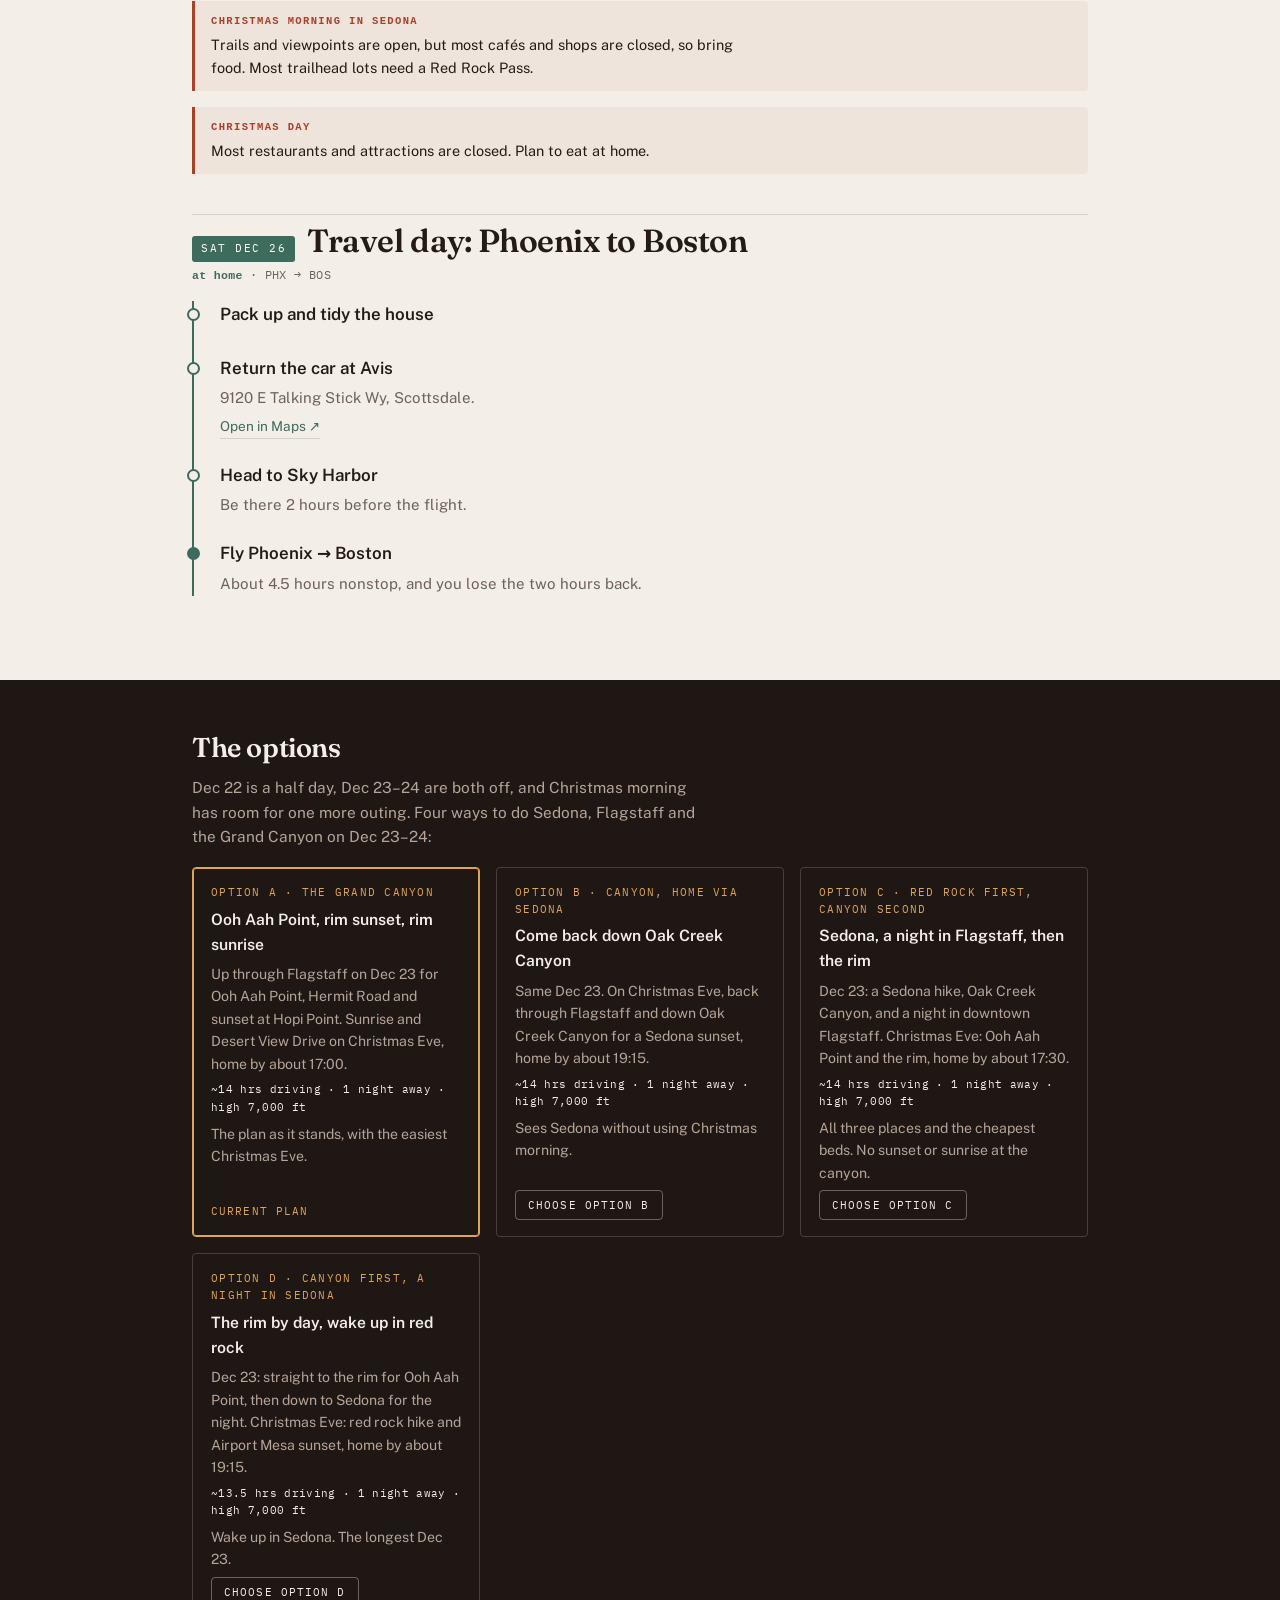
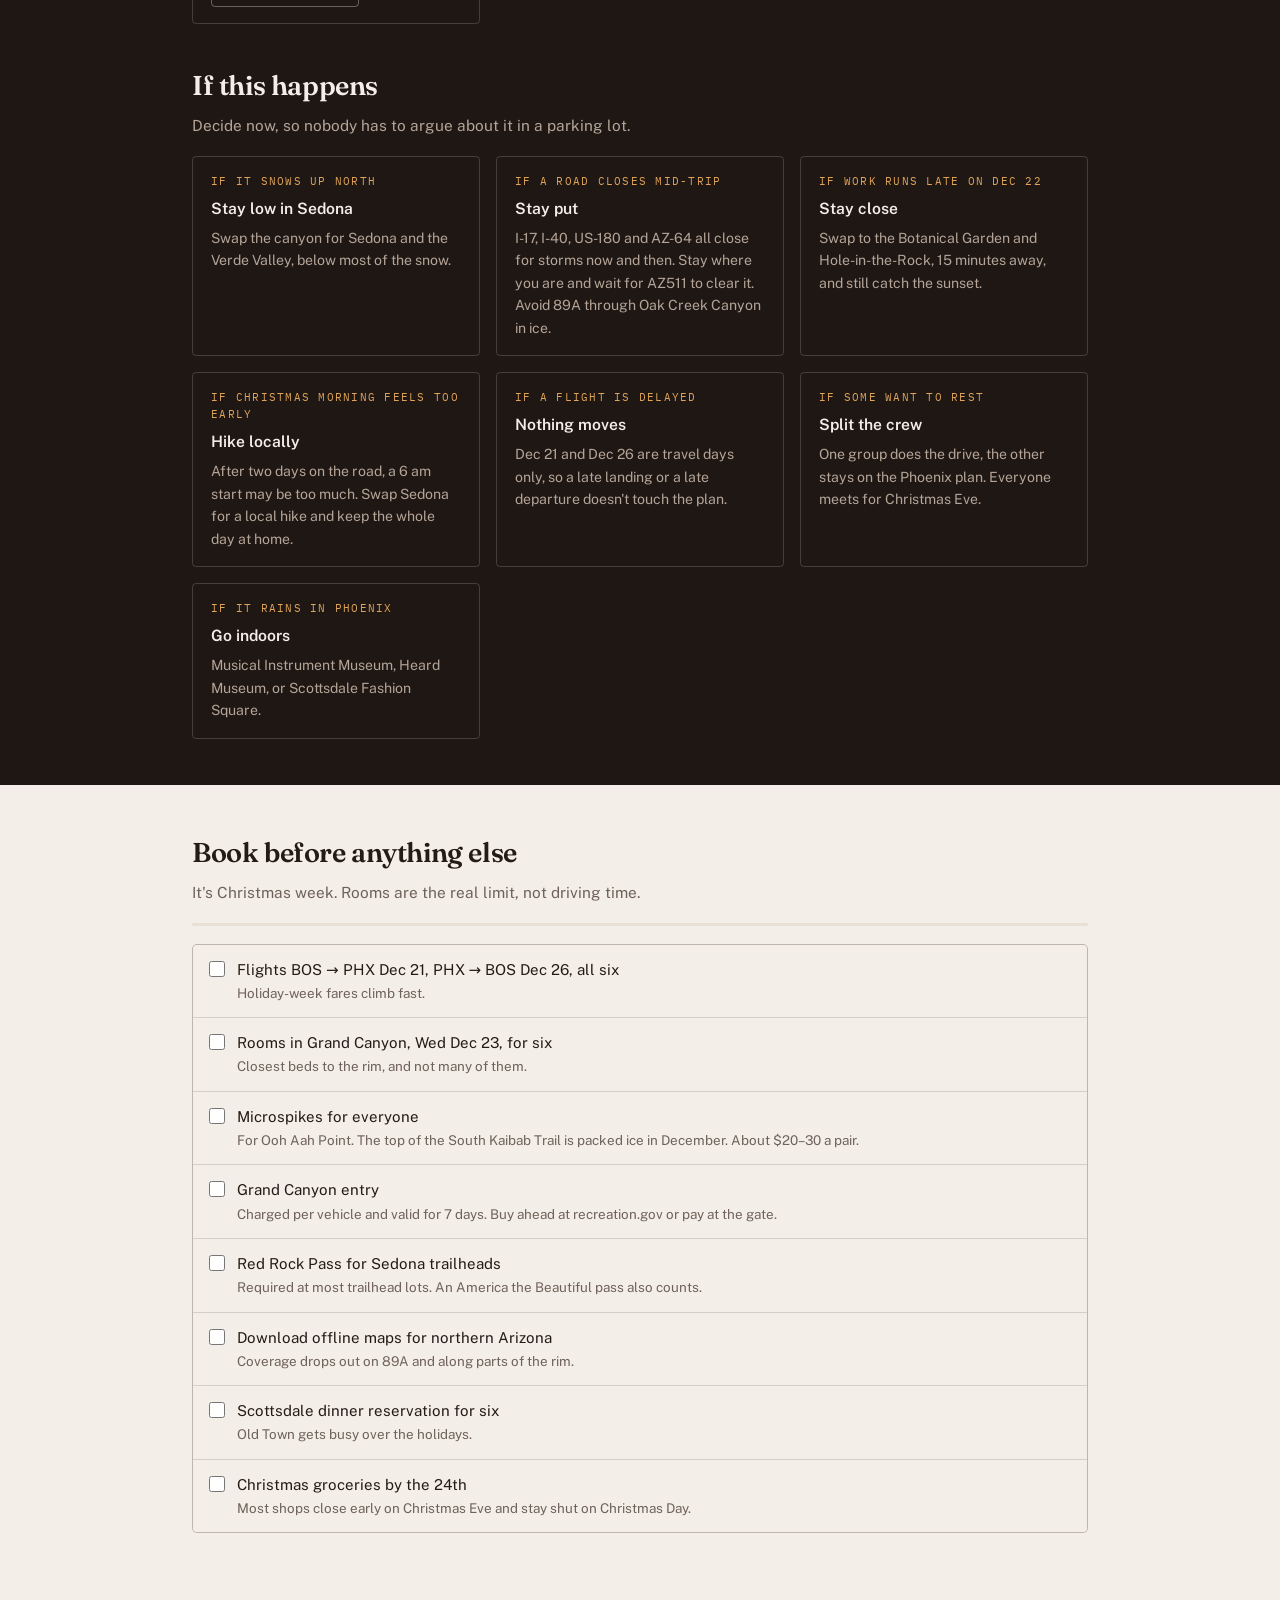
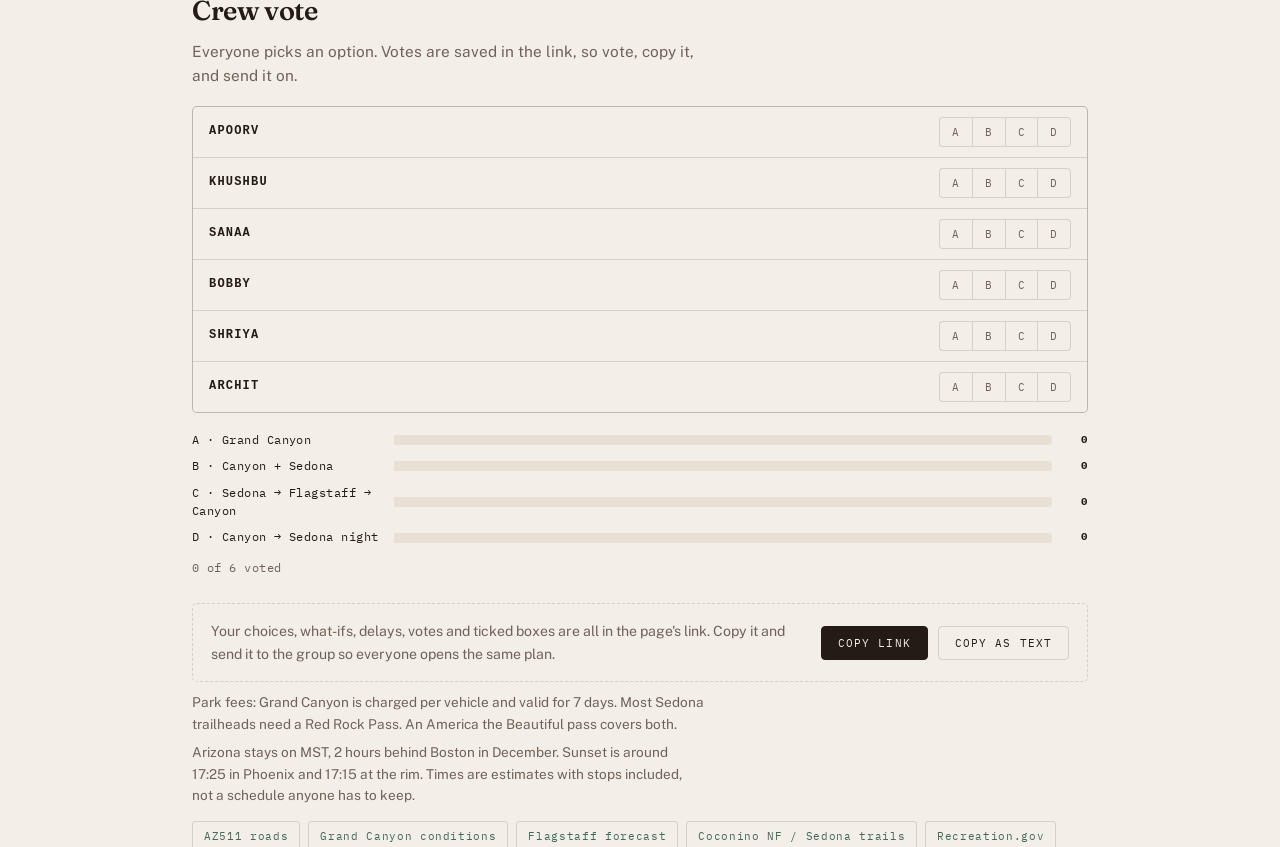
==== commit 17ccb923: "Keep only Sedona / Flagstaff / Grand Canyon plans; drop Tucson, Page, stay-put" ====
--- a/index.html
+++ b/index.html
@@ -39,7 +39,7 @@
 <section class="alt" id="alt">
   <div class="wrap">
     <h2>The options</h2>
-    <p class="sub">Dec 22 is a half day, Dec 23–24 are both off, and Christmas morning has room for one more outing. Monument Valley didn't make the cut, because with Dec 22 a half day it would mean about 10 hours of driving on Christmas Eve. Five ways to spend Dec 23–24:</p>
+    <p class="sub">Dec 22 is a half day, Dec 23–24 are both off, and Christmas morning has room for one more outing. Four ways to do Sedona, Flagstaff and the Grand Canyon on Dec 23–24:</p>
     <div class="altgrid" id="options"></div>
 
     <h2 class="alt-h2">If this happens</h2>
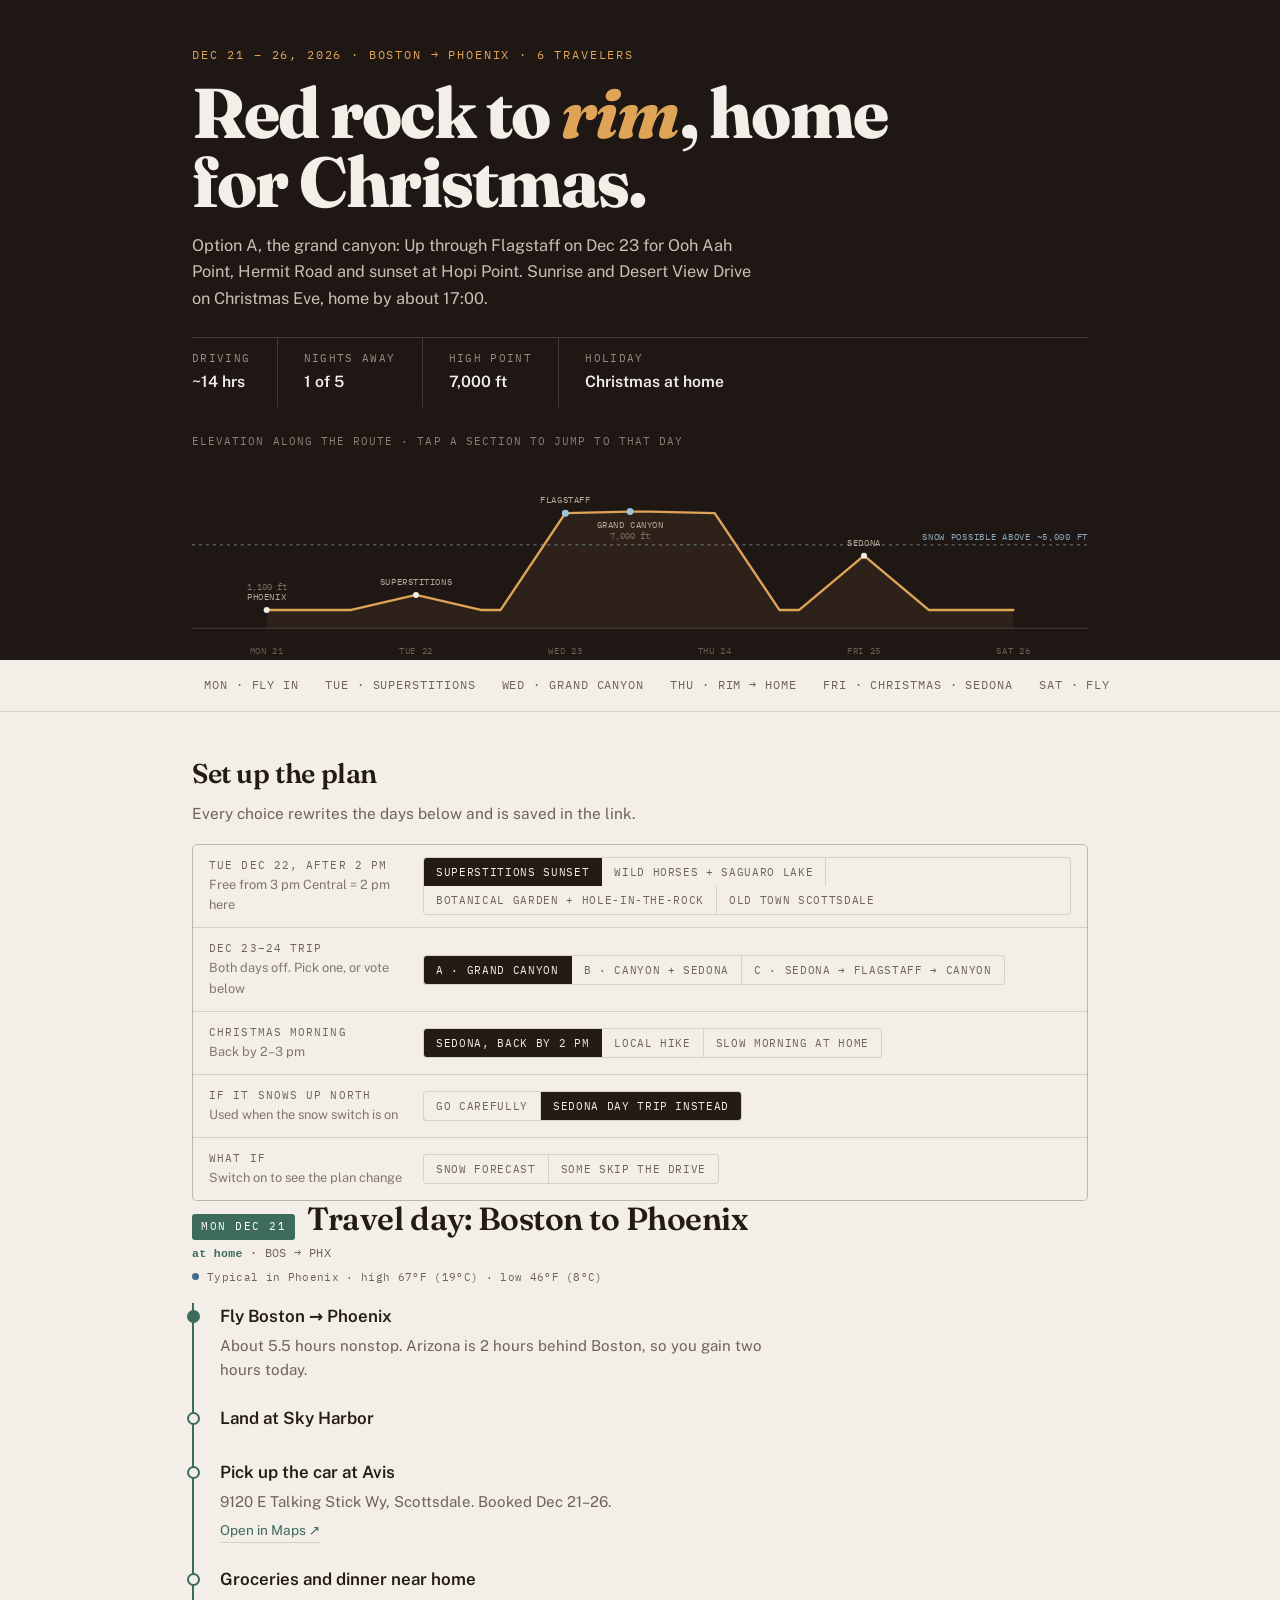
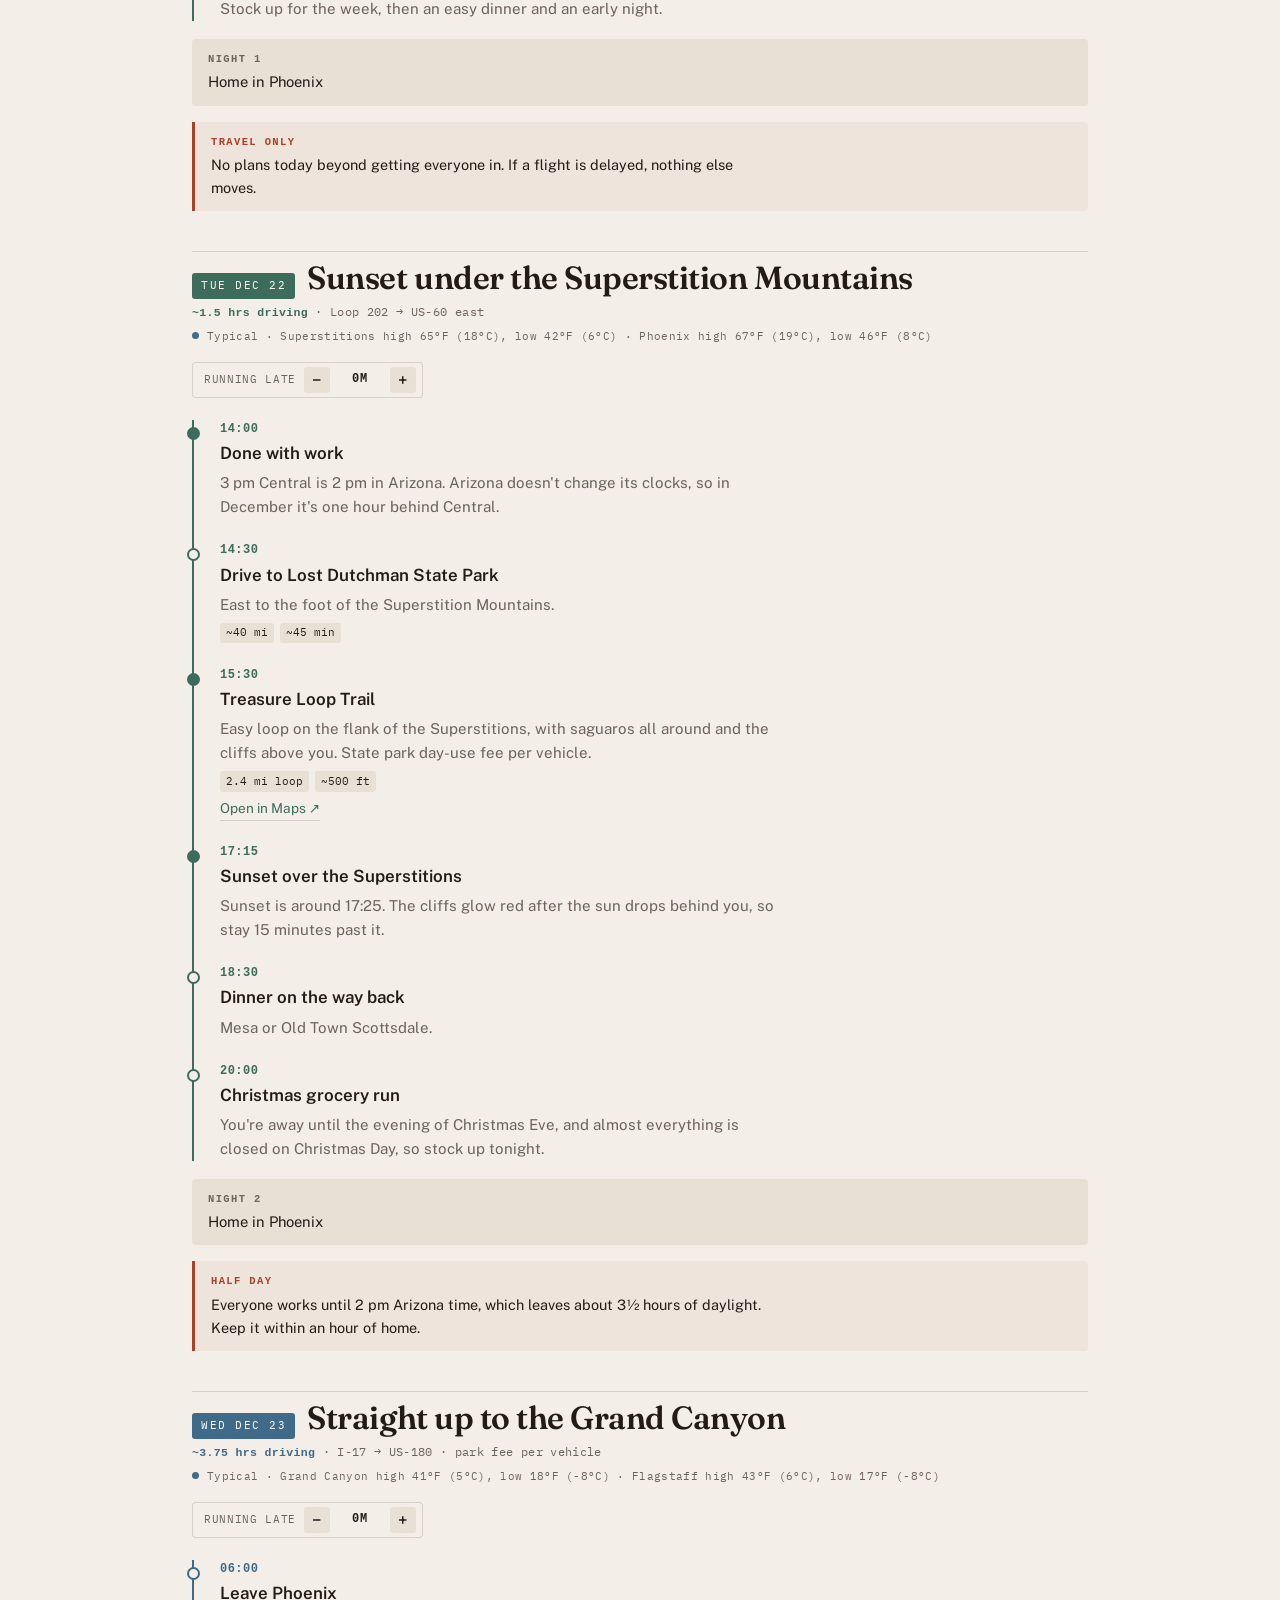
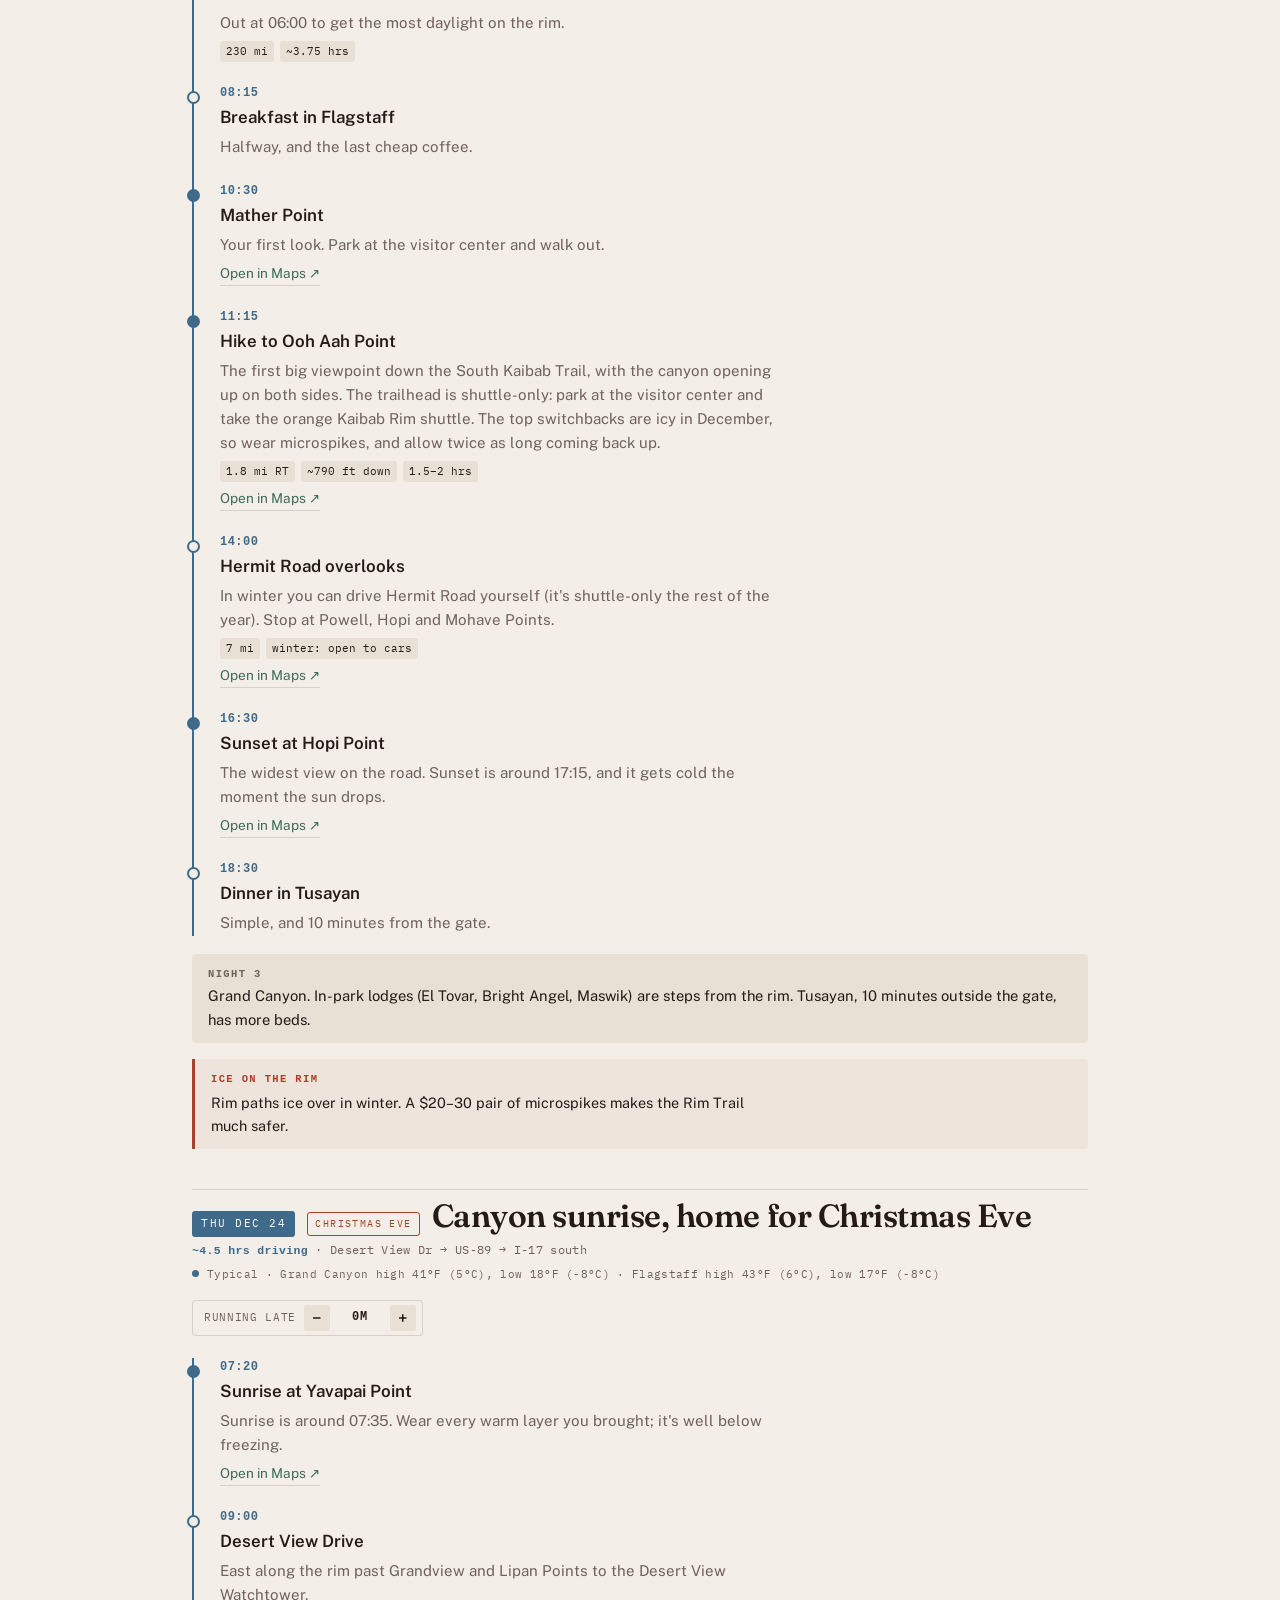
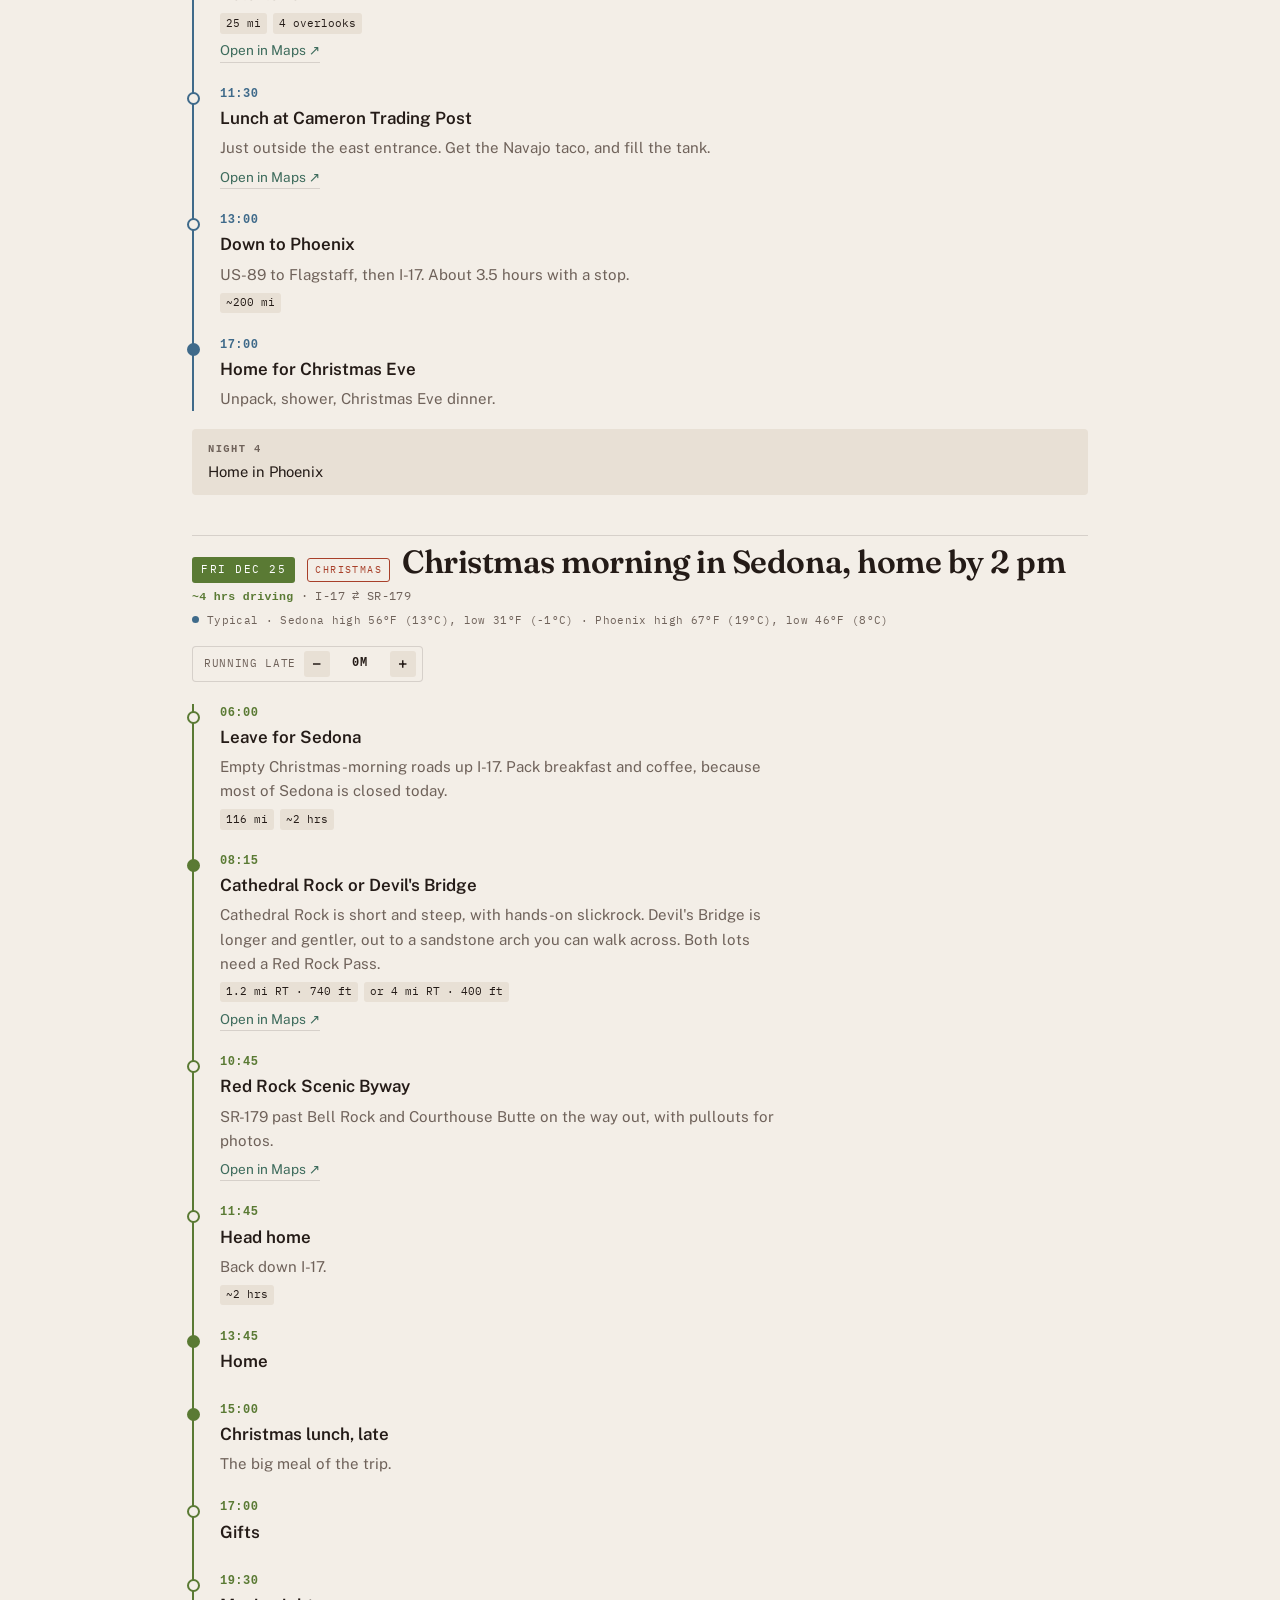
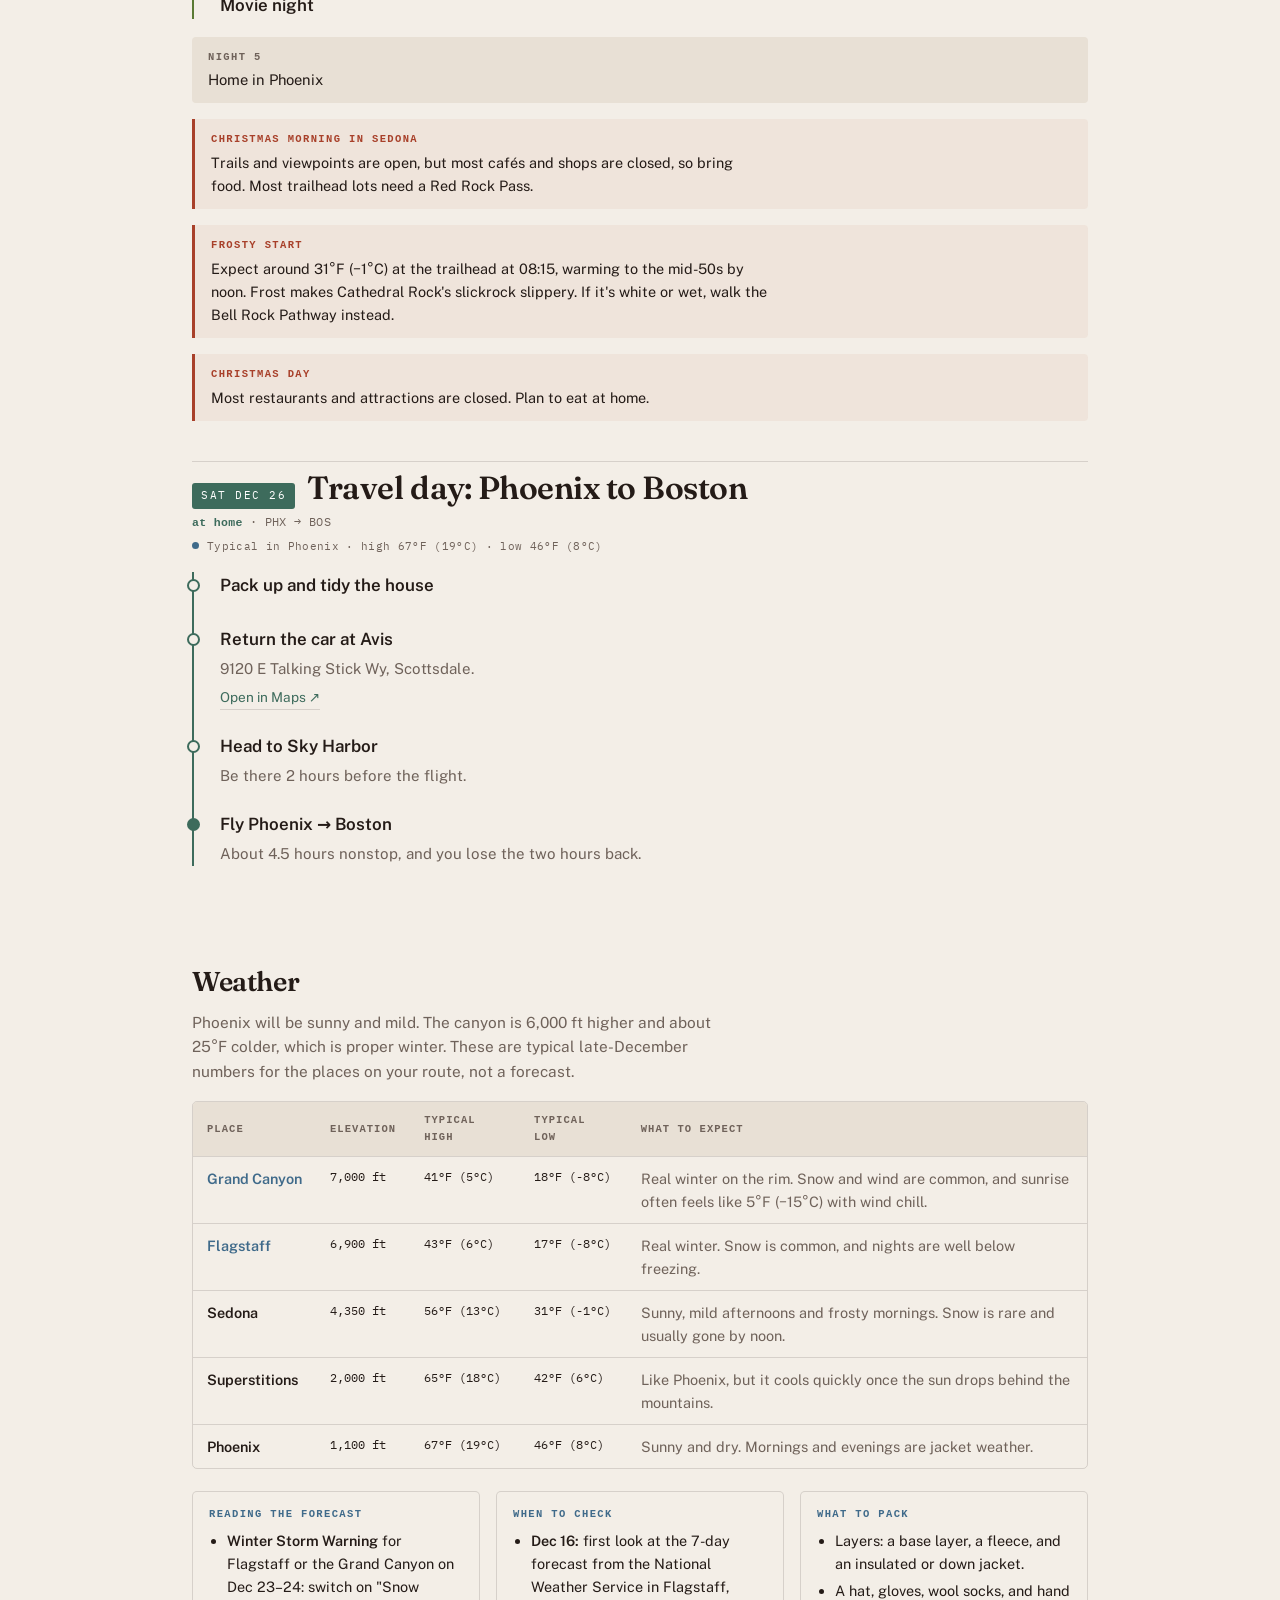
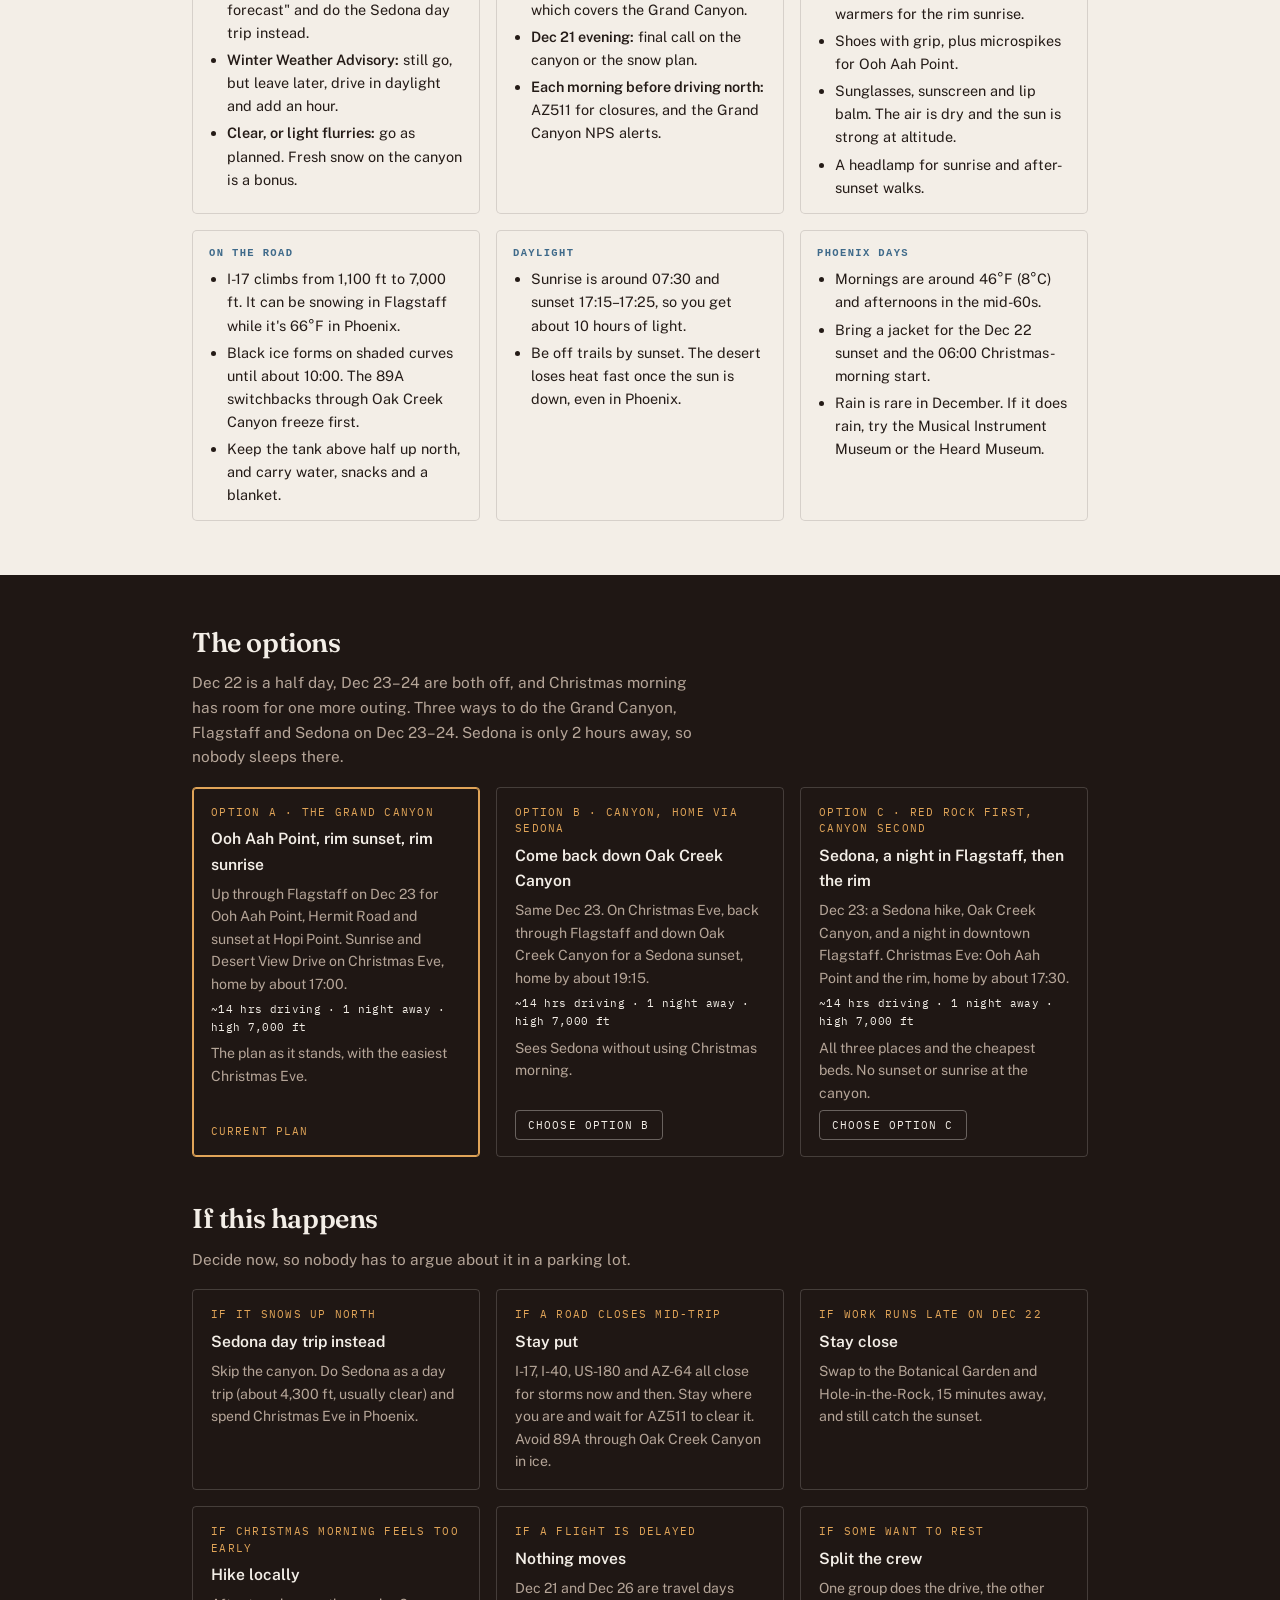
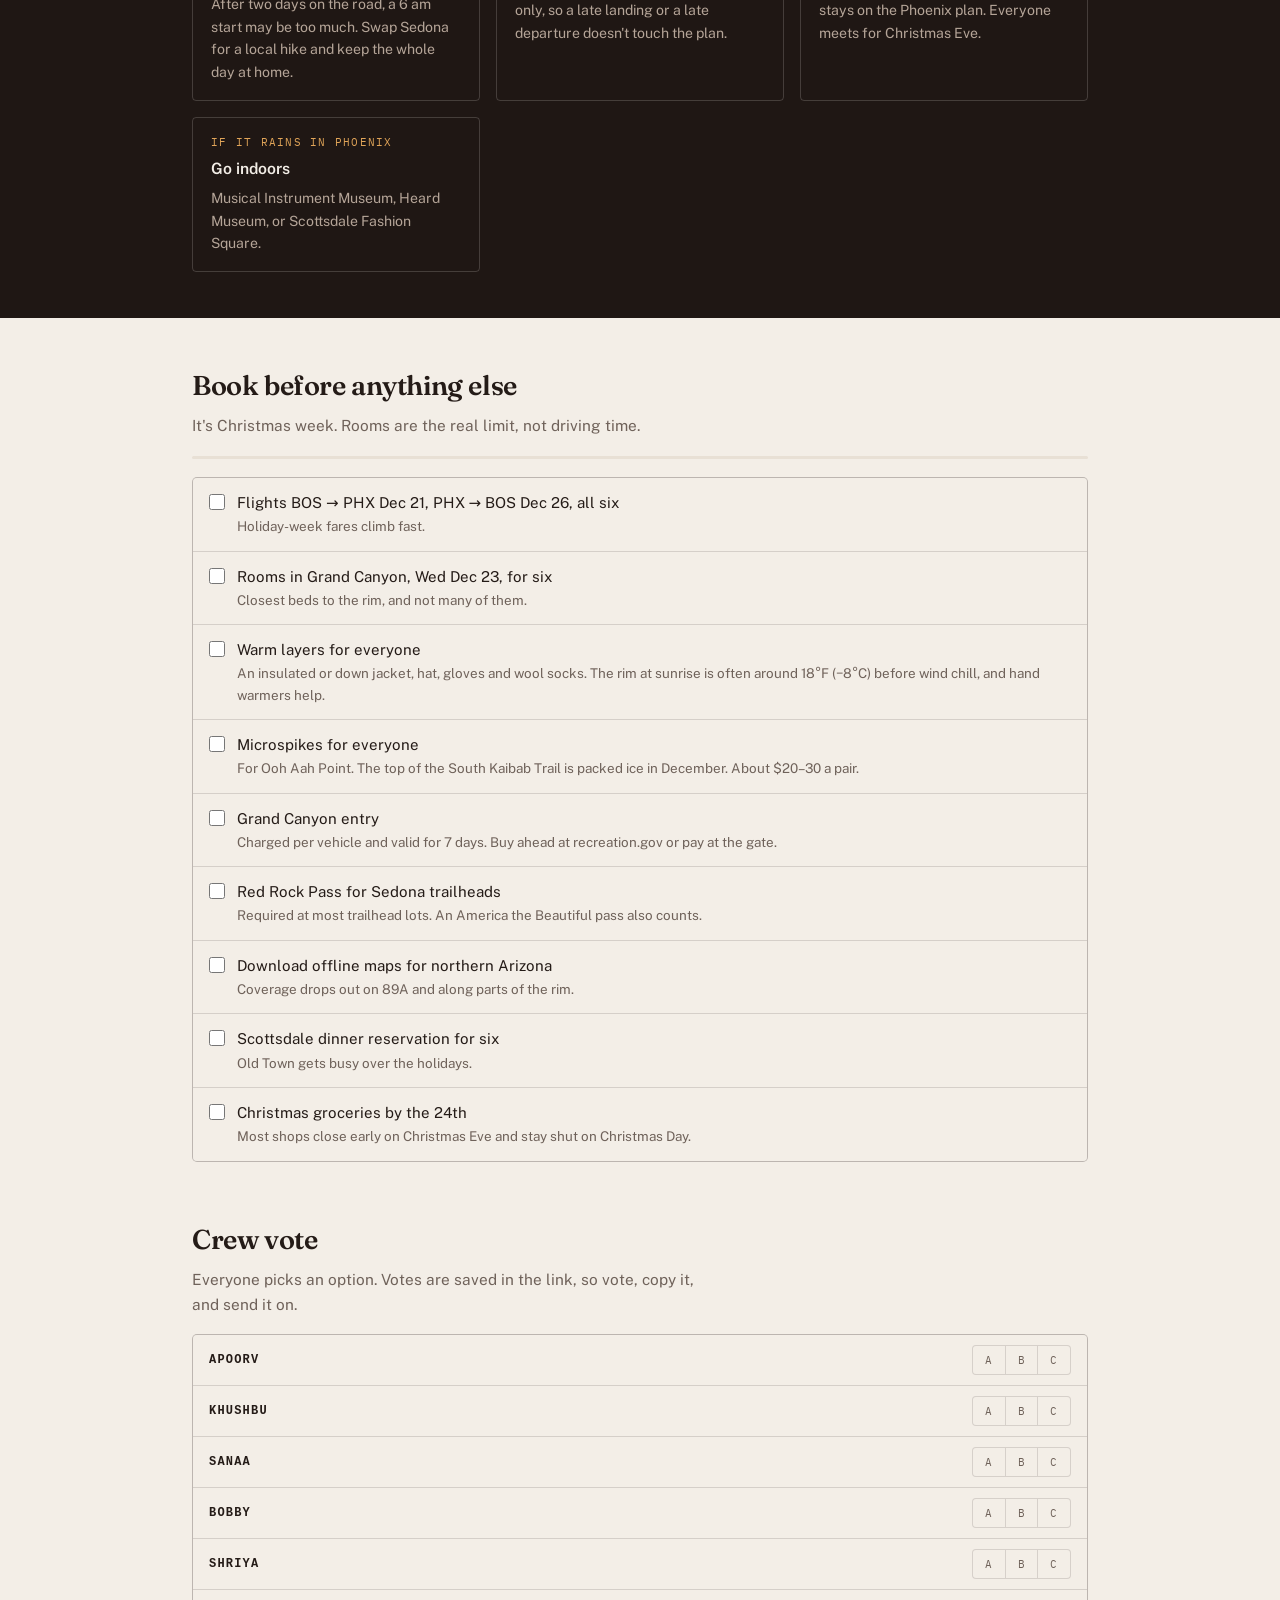
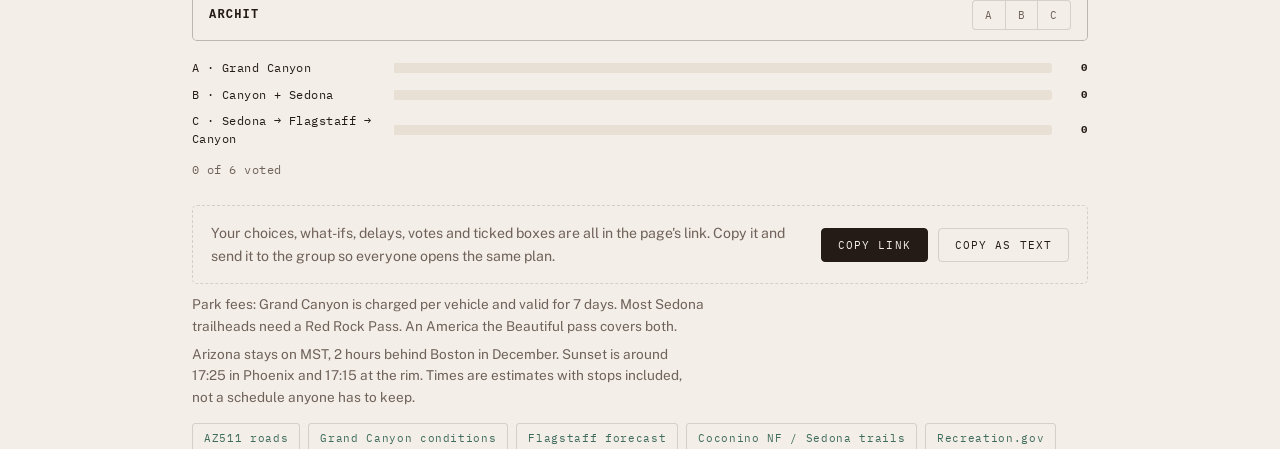
==== commit c00e6ff9: "Weather section, per-day typical temps, frost notes; drop Sedona overnight (snow plan = Sedona day t" ====
--- a/index.html
+++ b/index.html
@@ -36,10 +36,68 @@
 
 <main class="wrap" id="days"></main>
 
+<section class="book wrap" id="weather">
+  <h2>Weather</h2>
+  <p class="sub">Phoenix will be sunny and mild. The canyon is 6,000 ft higher and about 25°F colder, which is proper winter. These are typical late-December numbers for the places on your route, not a forecast.</p>
+  <div class="wxwrap"><table class="wxt" id="wxtable"></table></div>
+
+  <div class="wxgrid">
+    <div class="wxcard">
+      <b>Reading the forecast</b>
+      <ul>
+        <li><strong>Winter Storm Warning</strong> for Flagstaff or the Grand Canyon on Dec 23–24: switch on "Snow forecast" and do the Sedona day trip instead.</li>
+        <li><strong>Winter Weather Advisory:</strong> still go, but leave later, drive in daylight and add an hour.</li>
+        <li><strong>Clear, or light flurries:</strong> go as planned. Fresh snow on the canyon is a bonus.</li>
+      </ul>
+    </div>
+    <div class="wxcard">
+      <b>When to check</b>
+      <ul>
+        <li><strong>Dec 16:</strong> first look at the 7-day forecast from the National Weather Service in Flagstaff, which covers the Grand Canyon.</li>
+        <li><strong>Dec 21 evening:</strong> final call on the canyon or the snow plan.</li>
+        <li><strong>Each morning before driving north:</strong> AZ511 for closures, and the Grand Canyon NPS alerts.</li>
+      </ul>
+    </div>
+    <div class="wxcard">
+      <b>What to pack</b>
+      <ul>
+        <li>Layers: a base layer, a fleece, and an insulated or down jacket.</li>
+        <li>A hat, gloves, wool socks, and hand warmers for the rim sunrise.</li>
+        <li>Shoes with grip, plus microspikes for Ooh Aah Point.</li>
+        <li>Sunglasses, sunscreen and lip balm. The air is dry and the sun is strong at altitude.</li>
+        <li>A headlamp for sunrise and after-sunset walks.</li>
+      </ul>
+    </div>
+    <div class="wxcard">
+      <b>On the road</b>
+      <ul>
+        <li>I-17 climbs from 1,100 ft to 7,000 ft. It can be snowing in Flagstaff while it's 66°F in Phoenix.</li>
+        <li>Black ice forms on shaded curves until about 10:00. The 89A switchbacks through Oak Creek Canyon freeze first.</li>
+        <li>Keep the tank above half up north, and carry water, snacks and a blanket.</li>
+      </ul>
+    </div>
+    <div class="wxcard">
+      <b>Daylight</b>
+      <ul>
+        <li>Sunrise is around 07:30 and sunset 17:15–17:25, so you get about 10 hours of light.</li>
+        <li>Be off trails by sunset. The desert loses heat fast once the sun is down, even in Phoenix.</li>
+      </ul>
+    </div>
+    <div class="wxcard">
+      <b>Phoenix days</b>
+      <ul>
+        <li>Mornings are around 46°F (8°C) and afternoons in the mid-60s.</li>
+        <li>Bring a jacket for the Dec 22 sunset and the 06:00 Christmas-morning start.</li>
+        <li>Rain is rare in December. If it does rain, try the Musical Instrument Museum or the Heard Museum.</li>
+      </ul>
+    </div>
+  </div>
+</section>
+
 <section class="alt" id="alt">
   <div class="wrap">
     <h2>The options</h2>
-    <p class="sub">Dec 22 is a half day, Dec 23–24 are both off, and Christmas morning has room for one more outing. Four ways to do Sedona, Flagstaff and the Grand Canyon on Dec 23–24:</p>
+    <p class="sub">Dec 22 is a half day, Dec 23–24 are both off, and Christmas morning has room for one more outing. Three ways to do the Grand Canyon, Flagstaff and Sedona on Dec 23–24. Sedona is only 2 hours away, so nobody sleeps there.</p>
     <div class="altgrid" id="options"></div>
 
     <h2 class="alt-h2">If this happens</h2>
--- a/style.css
+++ b/style.css
@@ -119,6 +119,23 @@
 .night { margin-top: 18px; padding: 12px 16px; background: var(--paper-2); border-radius: 4px; font-size: .92rem; }
 .night b { font-size: 10.5px; letter-spacing: .13em; text-transform: uppercase; color: var(--muted); display: block; margin-bottom: 2px; }
 
+/* weather */
+.wx { font-family: "IBM Plex Mono", monospace; font-size: 11px; color: var(--muted); margin: -10px 0 16px; letter-spacing: .03em; }
+.wx::before { content: ""; display: inline-block; width: 7px; height: 7px; border-radius: 50%; background: var(--high); margin-right: 8px; vertical-align: 1px; }
+.wxwrap { overflow-x: auto; border: 1px solid var(--rule); border-radius: 5px; }
+.wxt { width: 100%; border-collapse: collapse; font-size: .9rem; }
+.wxt th { font-family: "IBM Plex Mono", monospace; font-size: 10.5px; letter-spacing: .1em; text-transform: uppercase; color: var(--muted); font-weight: 600; text-align: left; padding: 10px 14px; background: var(--paper-2); }
+.wxt td { padding: 10px 14px; border-top: 1px solid var(--rule); vertical-align: top; }
+.wxt td:nth-child(2), .wxt td:nth-child(3), .wxt td:nth-child(4) { font-family: "IBM Plex Mono", monospace; font-size: 12px; white-space: nowrap; }
+.wxt td:first-child { font-weight: 600; white-space: nowrap; }
+.wxt td:last-child { color: var(--muted); min-width: 240px; }
+.wxt tr.cold td:first-child { color: var(--high); }
+.wxgrid { display: grid; gap: 16px; grid-template-columns: repeat(auto-fit, minmax(260px, 1fr)); margin-top: 22px; }
+.wxcard { border: 1px solid var(--rule); border-radius: 5px; padding: 14px 16px; background: var(--paper); }
+.wxcard b { display: block; font-family: "IBM Plex Mono", monospace; font-size: 10.5px; letter-spacing: .13em; text-transform: uppercase; color: var(--high); margin-bottom: 6px; }
+.wxcard ul { margin: 0; padding-left: 18px; font-size: .9rem; display: grid; gap: 4px; }
+.wxcard strong { font-weight: 600; }
+
 /* alternatives */
 .alt { background: var(--night); color: var(--paper); padding: 46px 0; margin-top: 44px; scroll-margin-top: 50px; }
 .alt .sub { color: #B5A598; }
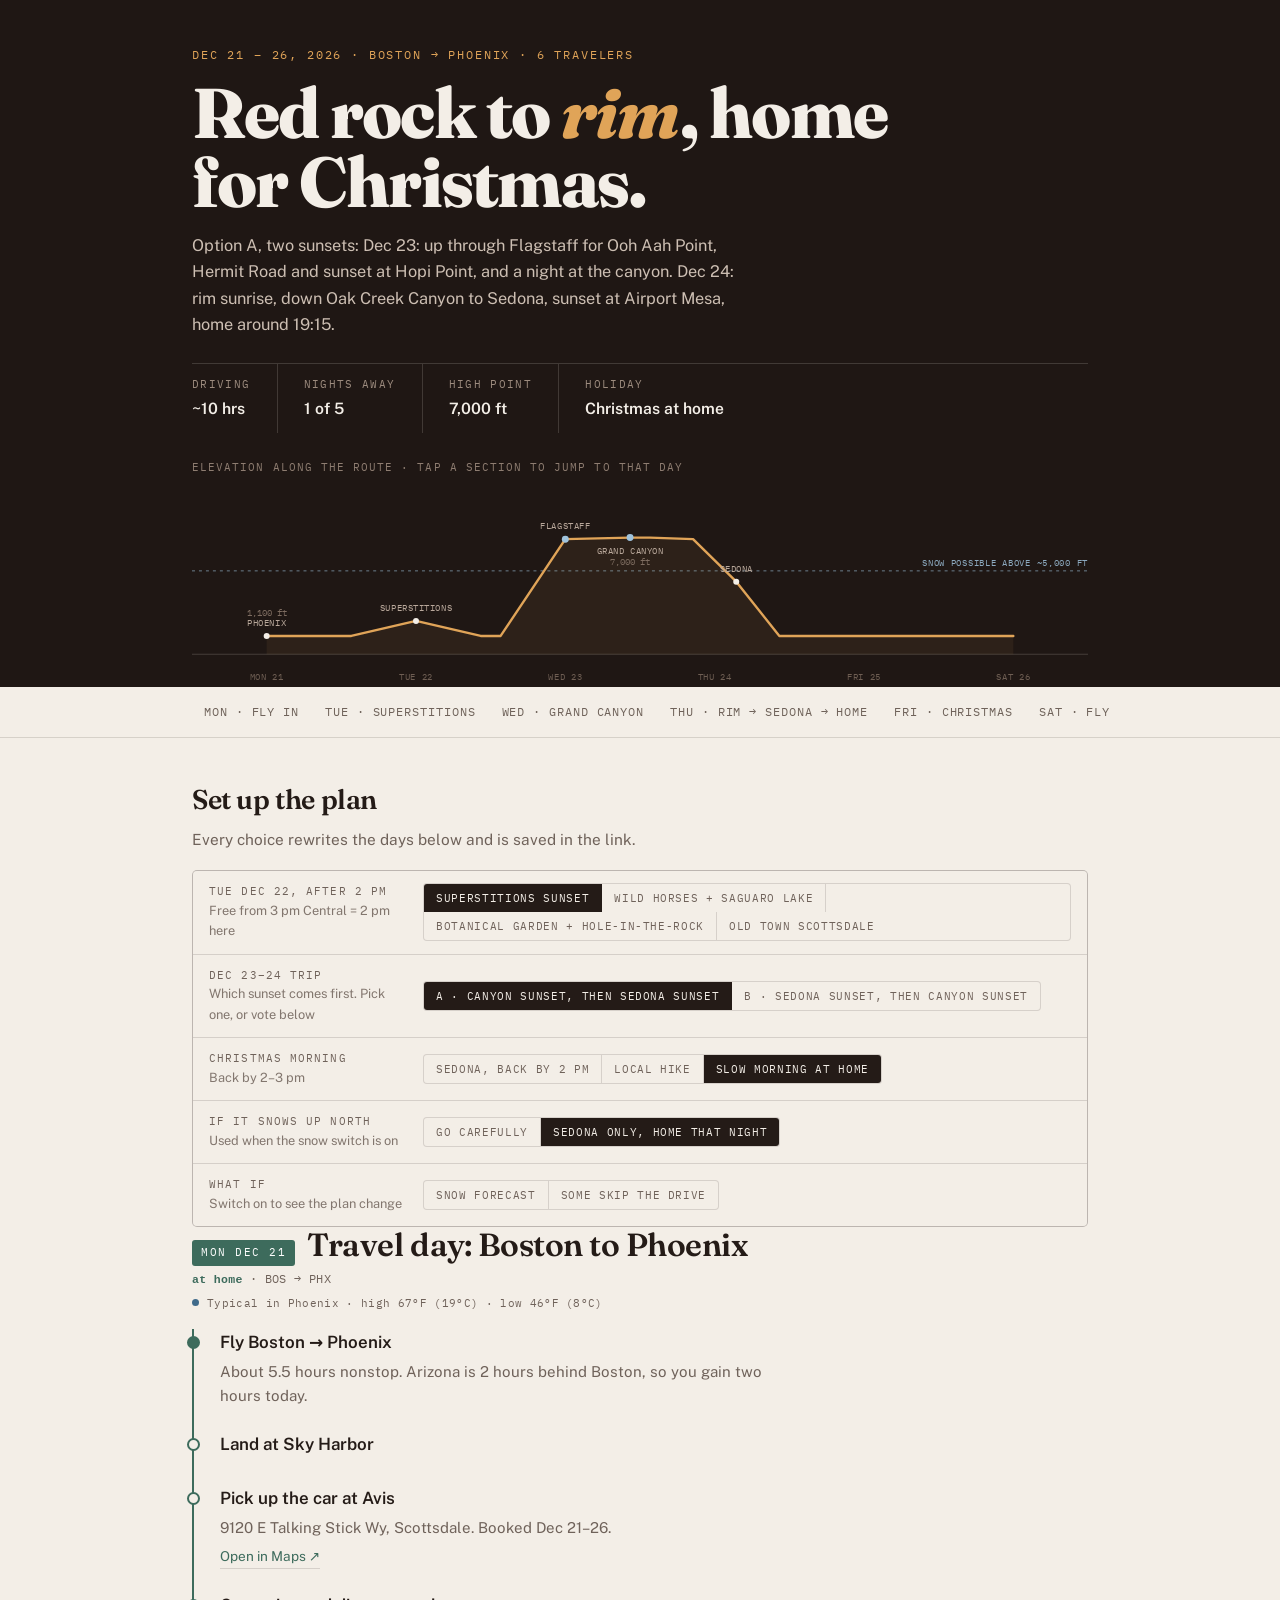
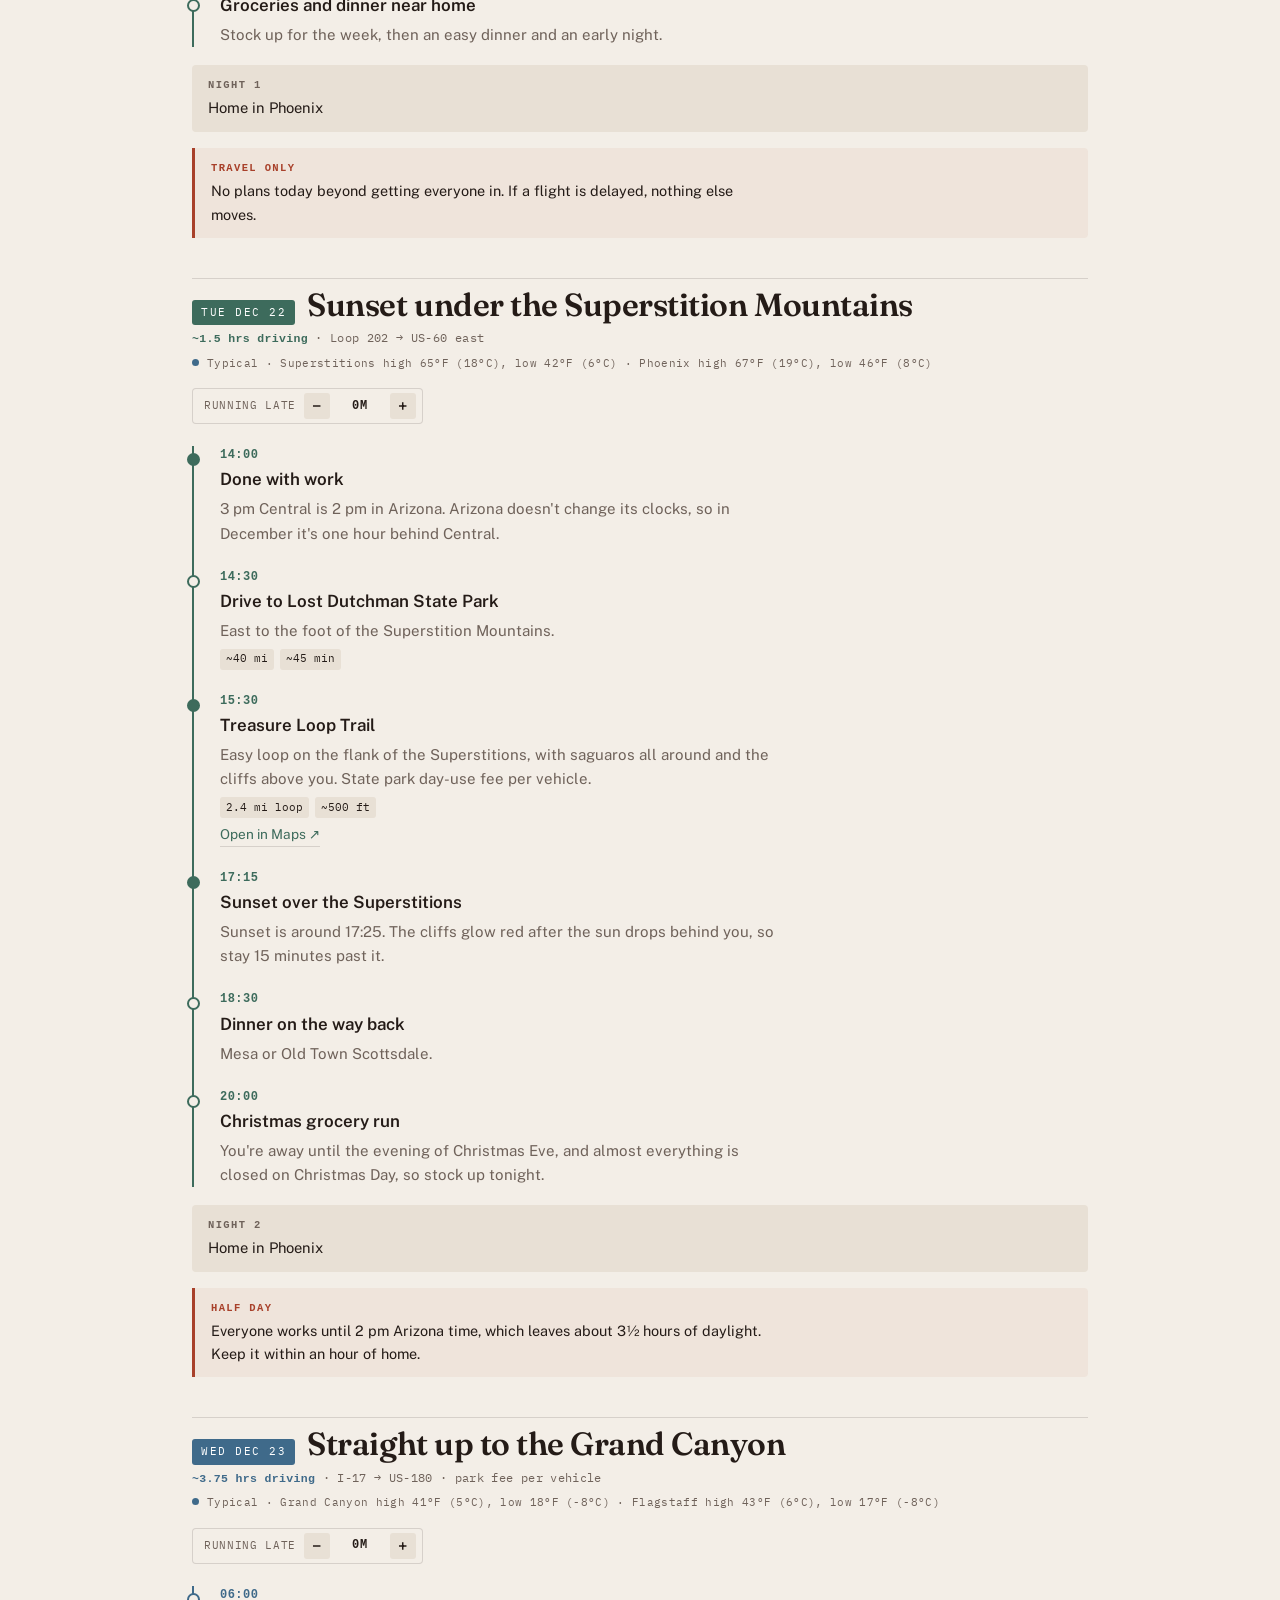
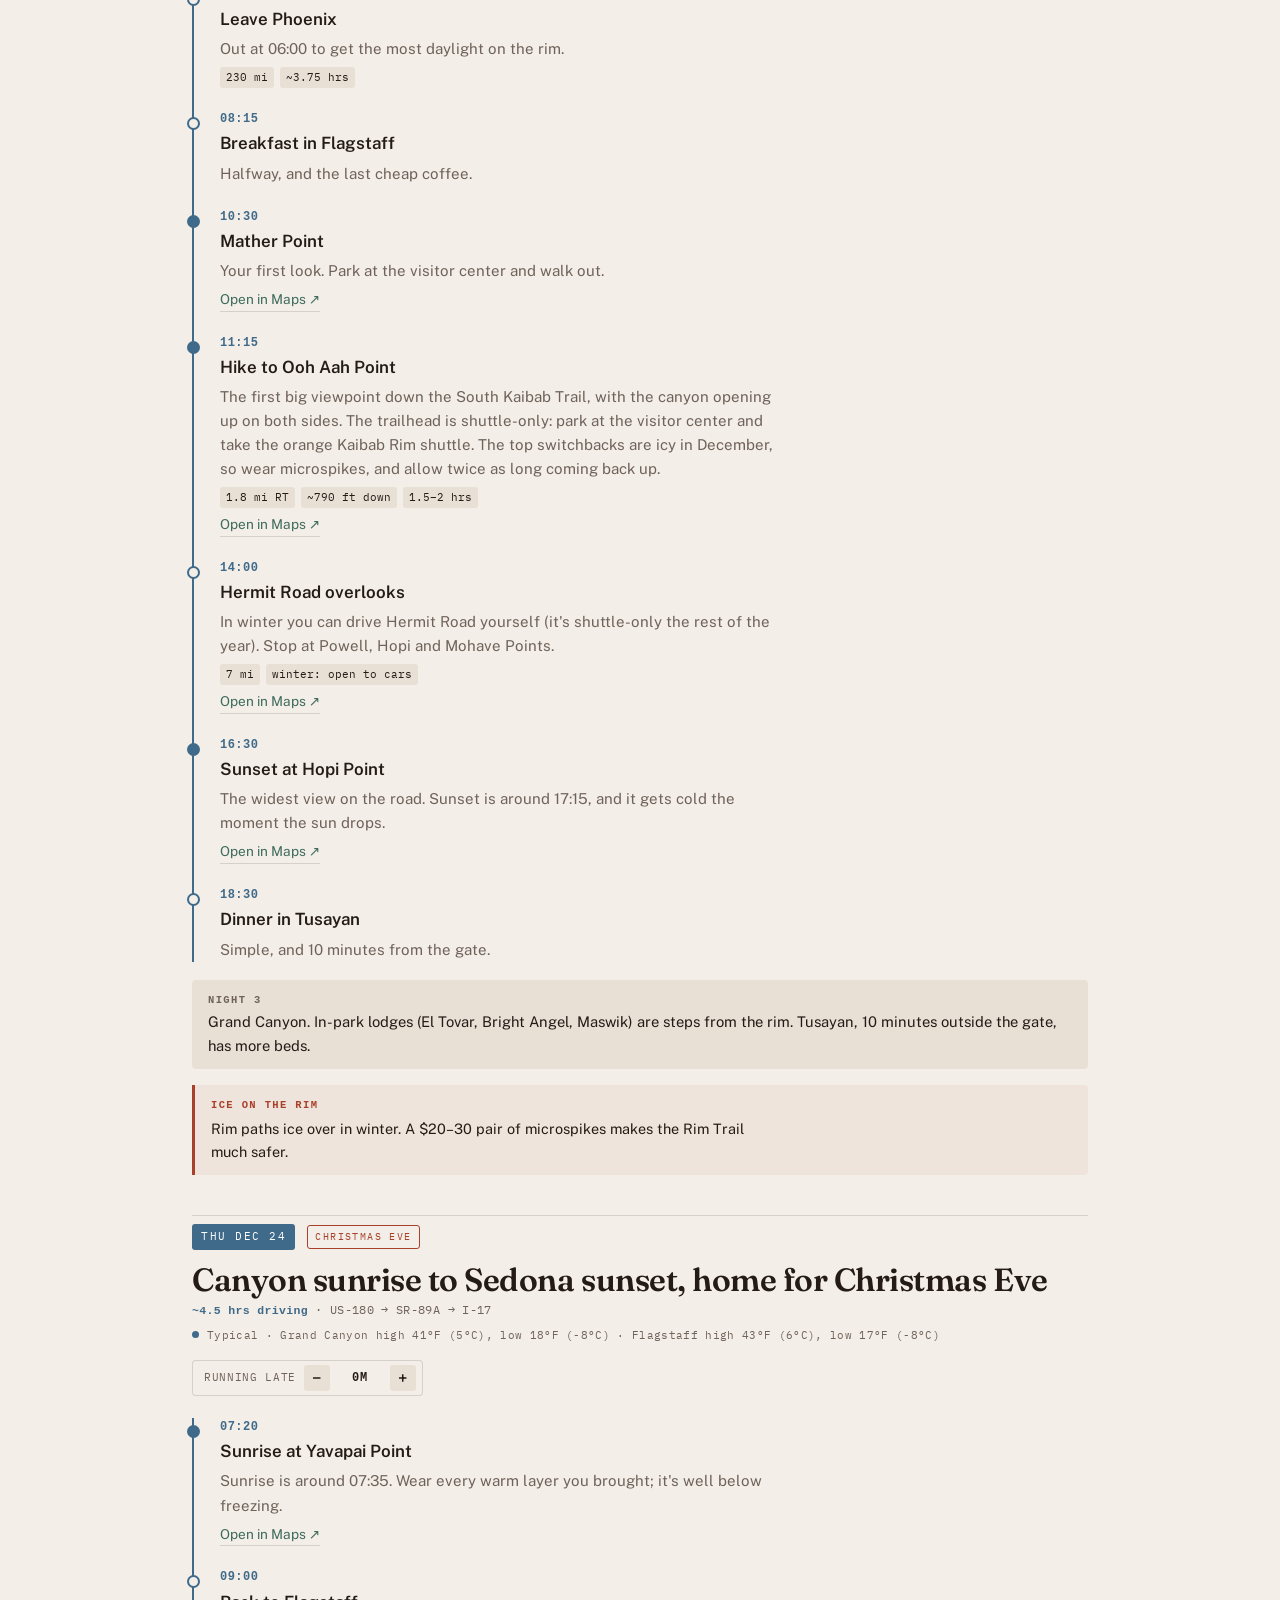
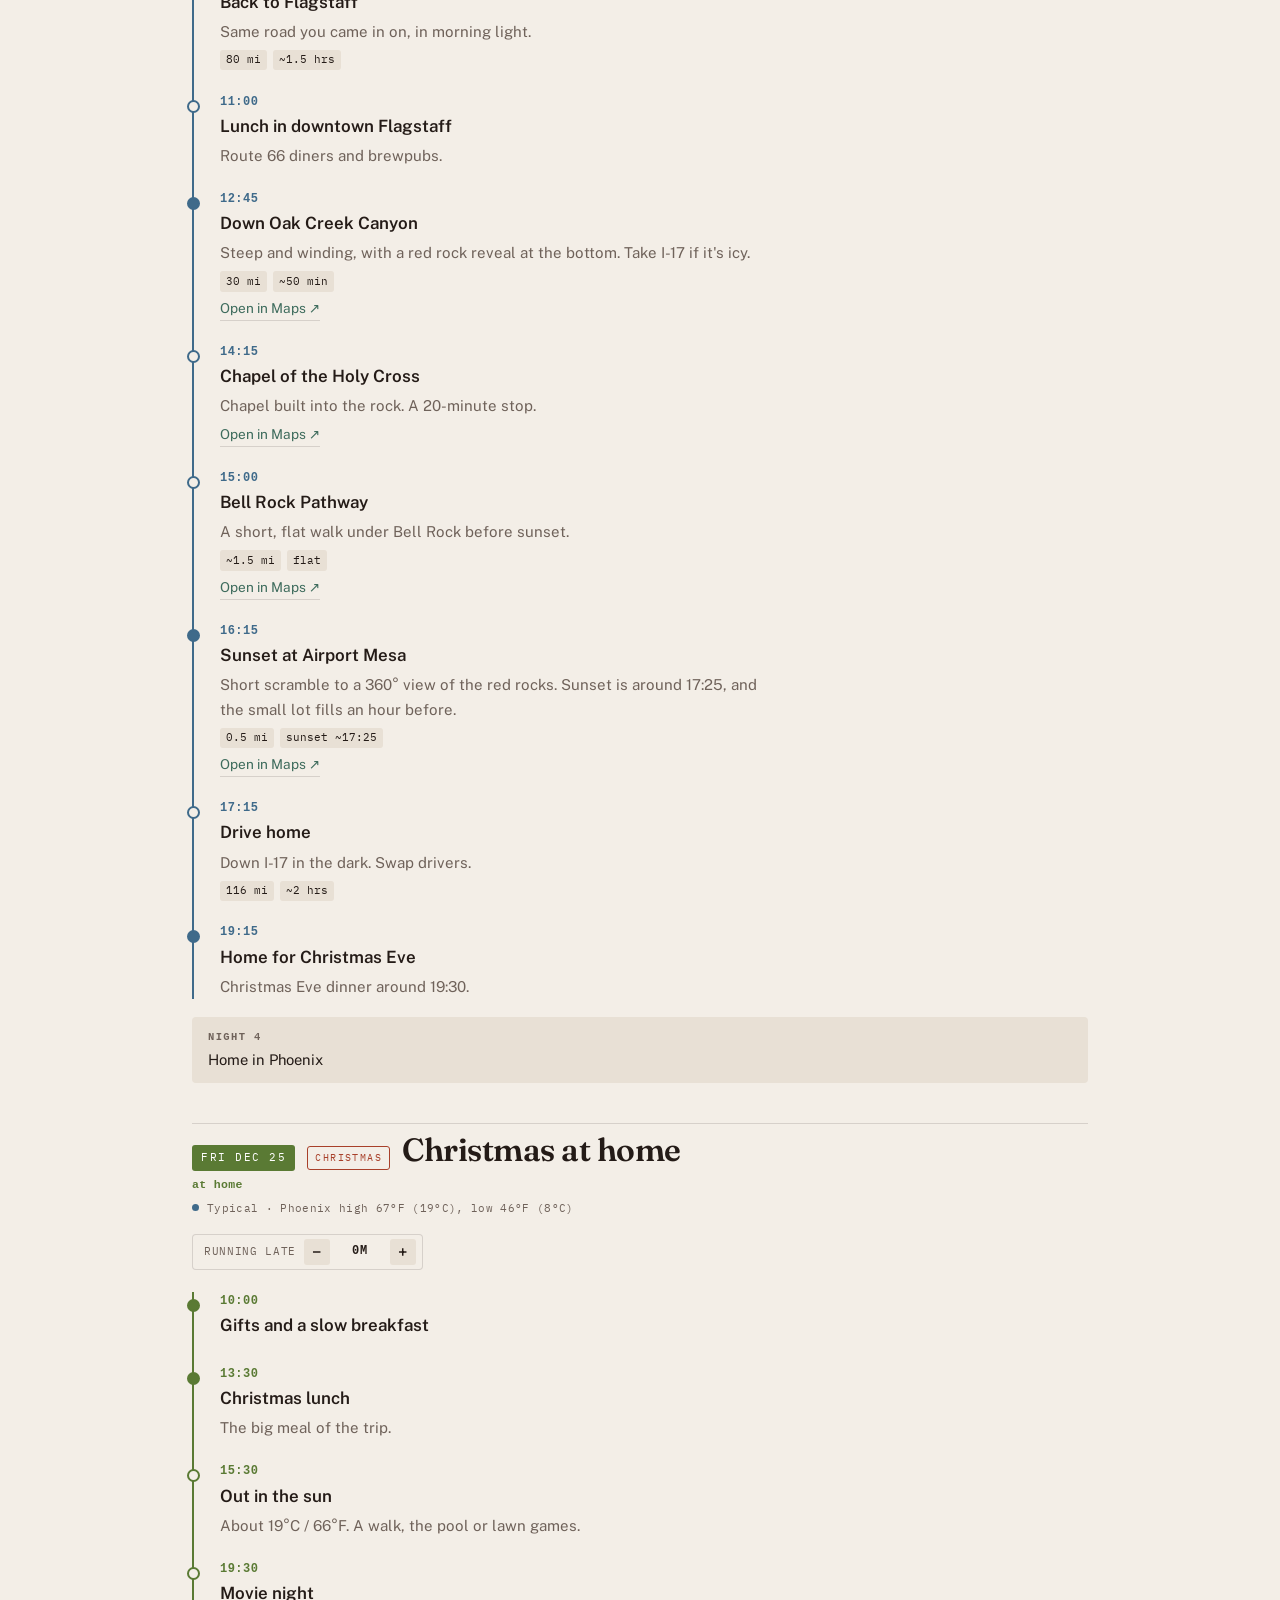
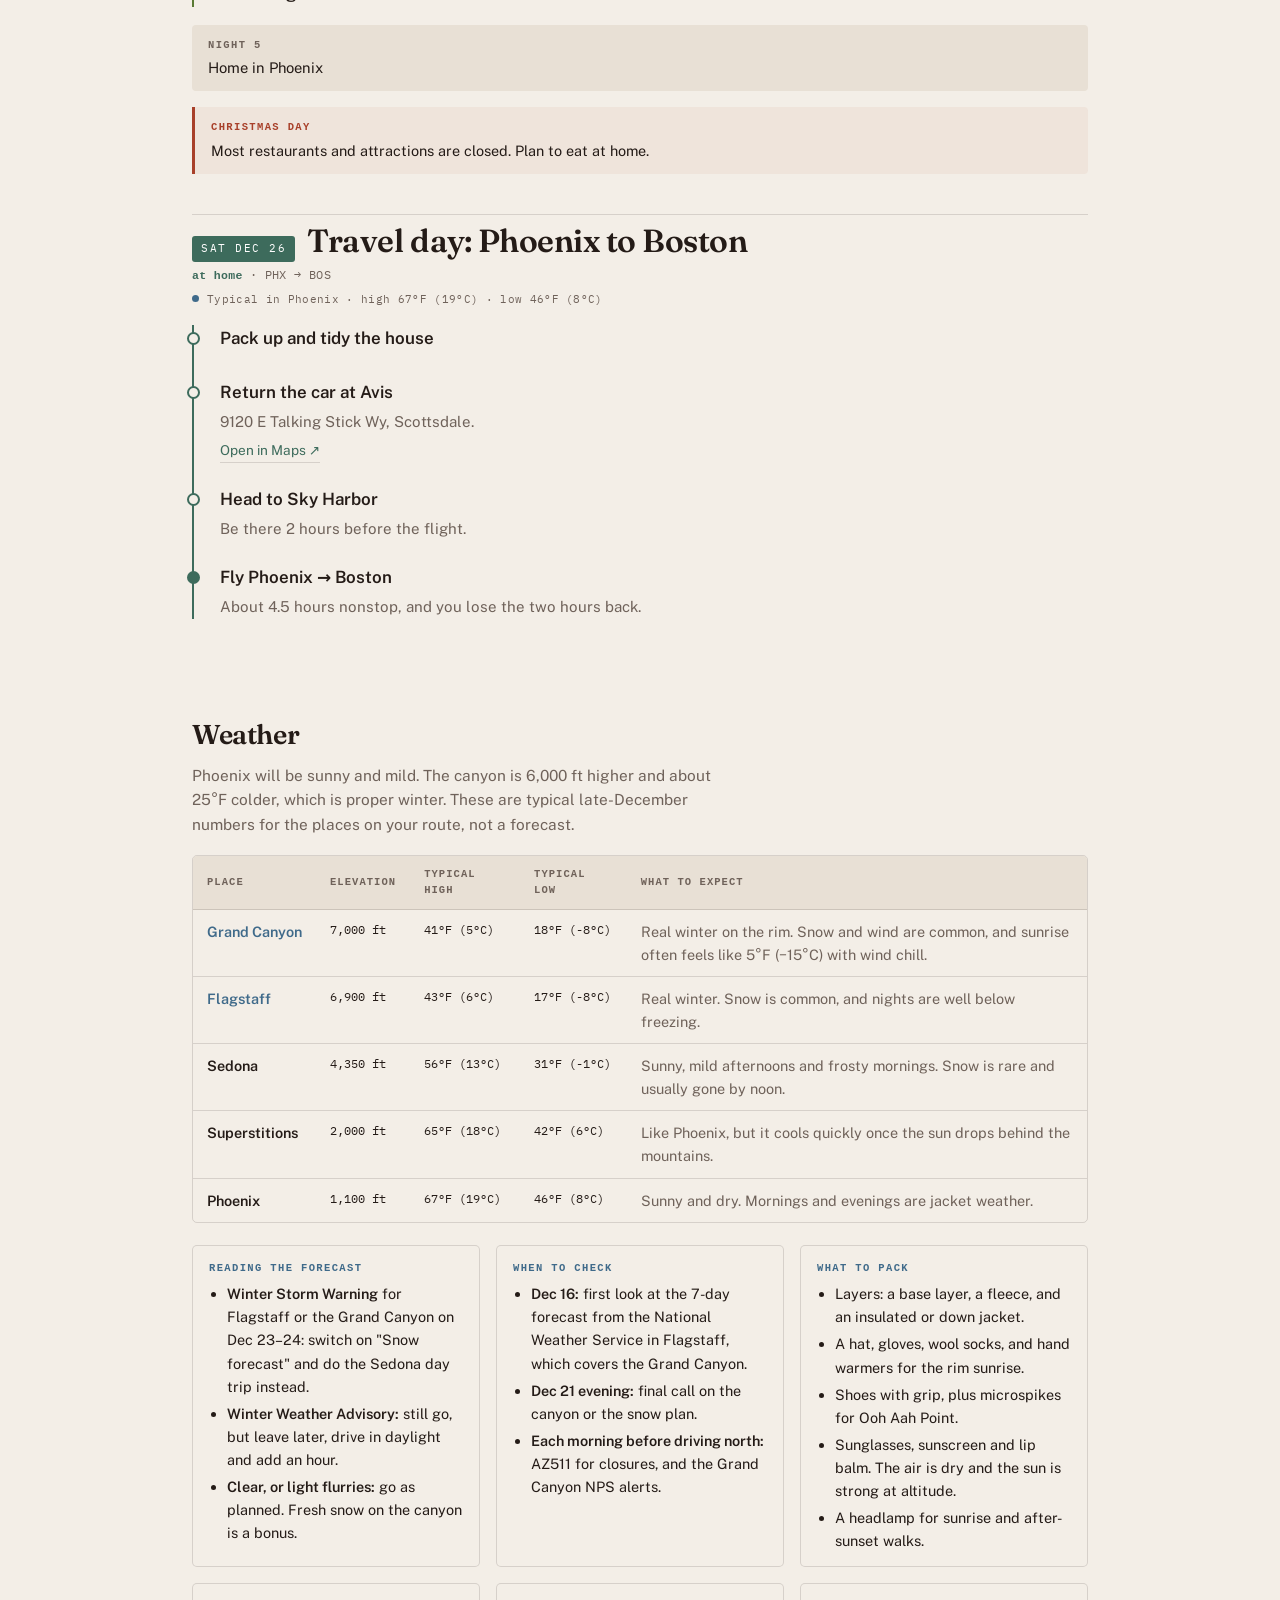
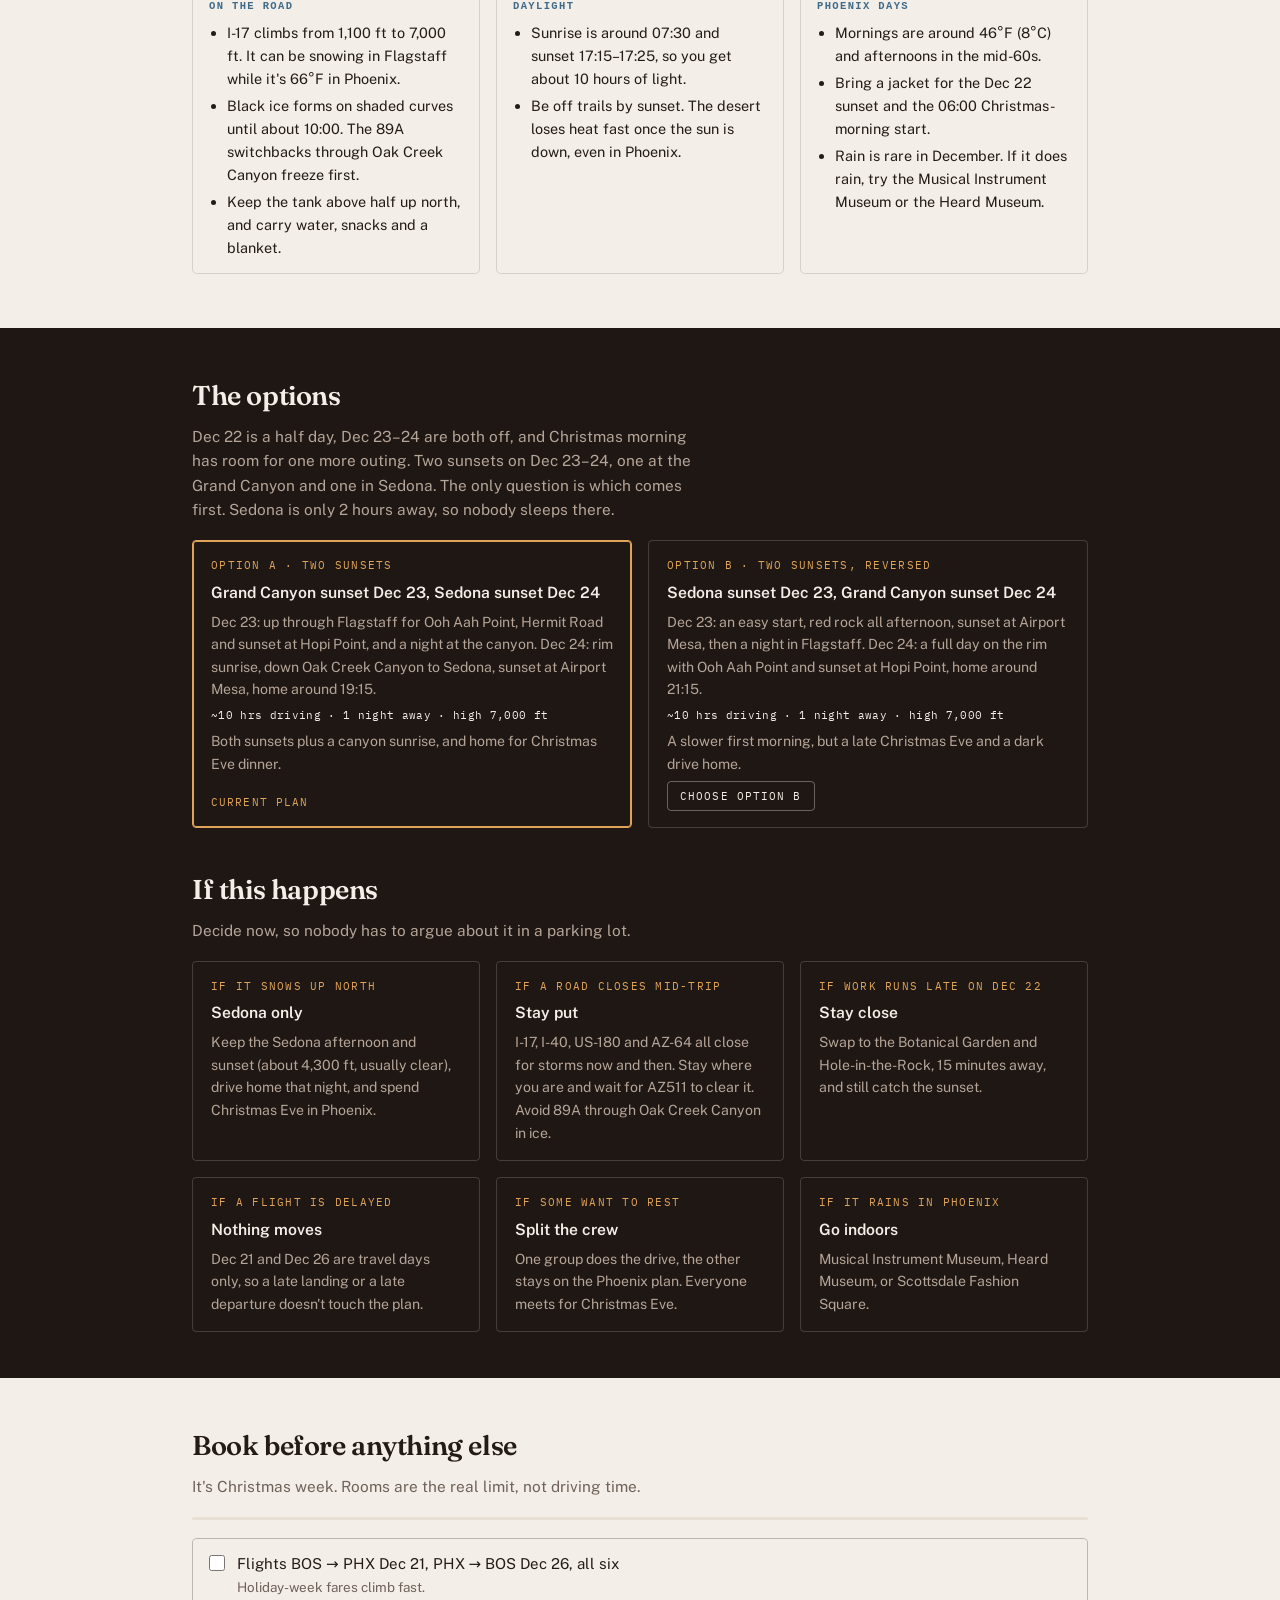
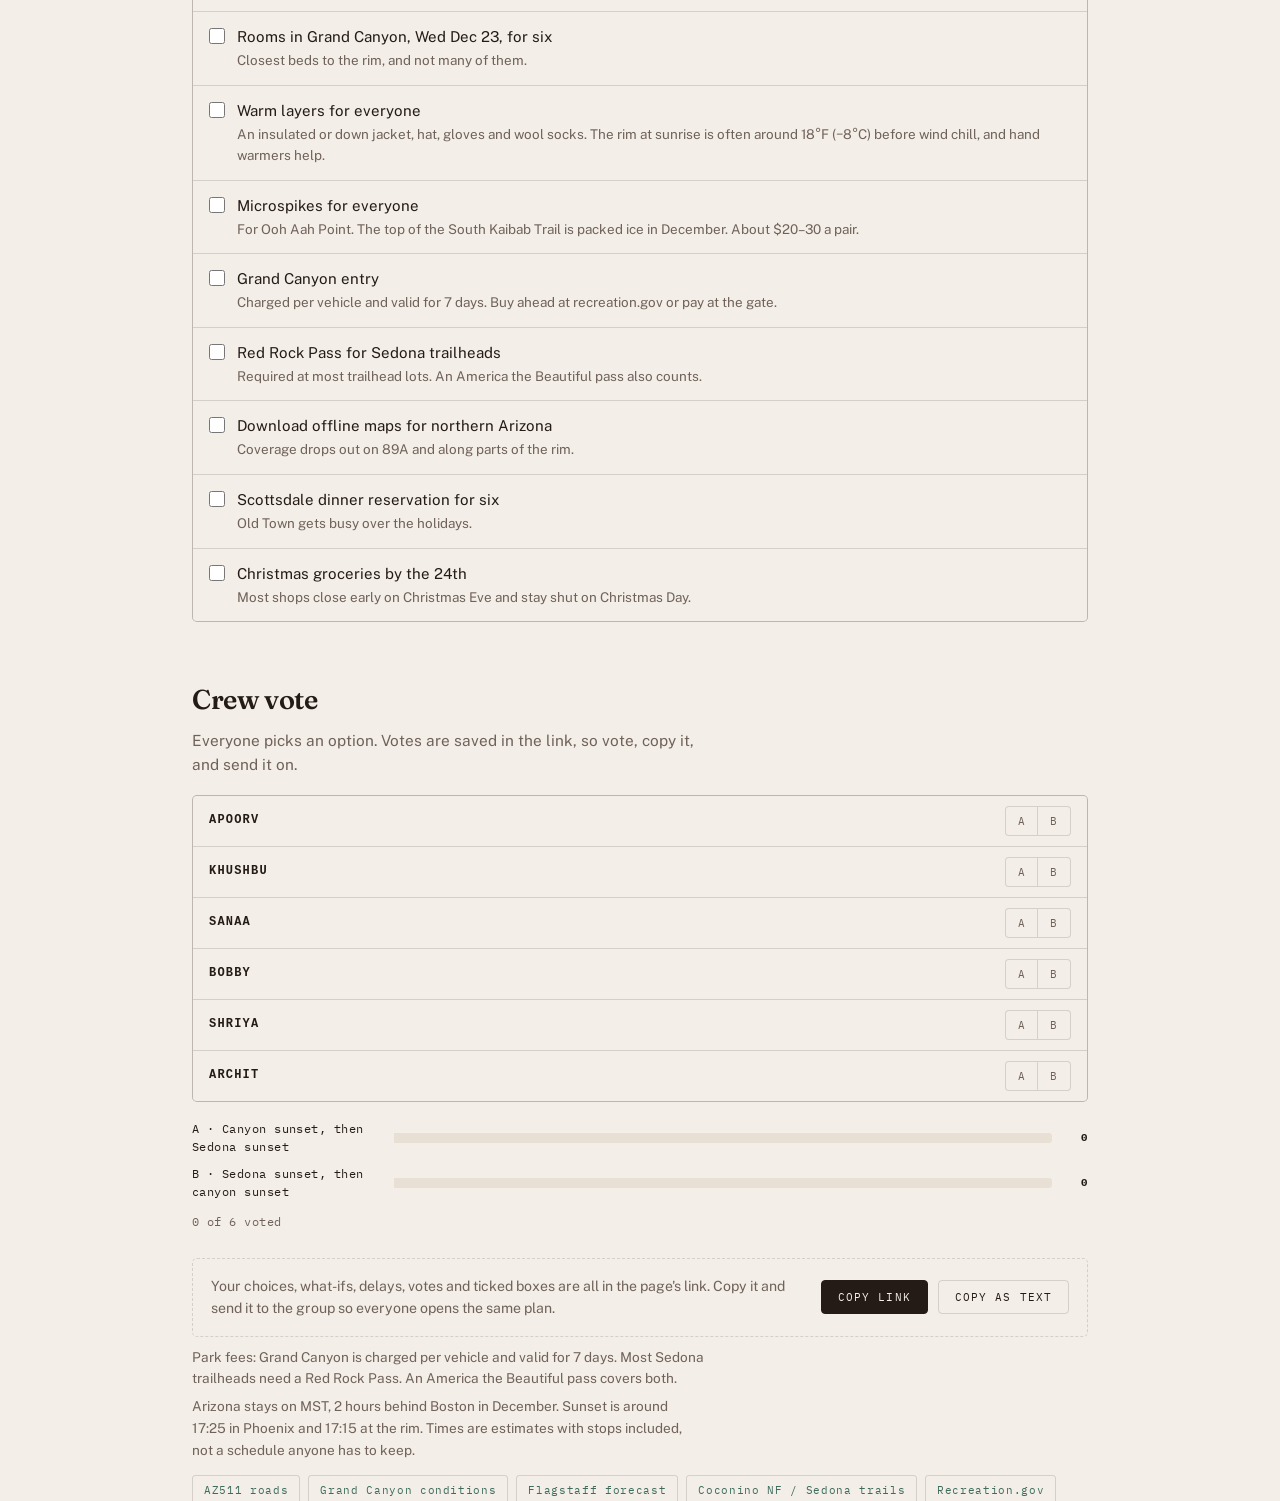
==== commit db7e50e1: "Two sunsets: Grand Canyon Dec 23, Sedona Dec 24 (reverse as option B)" ====
--- a/index.html
+++ b/index.html
@@ -97,7 +97,7 @@
 <section class="alt" id="alt">
   <div class="wrap">
     <h2>The options</h2>
-    <p class="sub">Dec 22 is a half day, Dec 23–24 are both off, and Christmas morning has room for one more outing. Three ways to do the Grand Canyon, Flagstaff and Sedona on Dec 23–24. Sedona is only 2 hours away, so nobody sleeps there.</p>
+    <p class="sub">Dec 22 is a half day, Dec 23–24 are both off, and Christmas morning has room for one more outing. Two sunsets on Dec 23–24, one at the Grand Canyon and one in Sedona. The only question is which comes first. Sedona is only 2 hours away, so nobody sleeps there.</p>
     <div class="altgrid" id="options"></div>
 
     <h2 class="alt-h2">If this happens</h2>
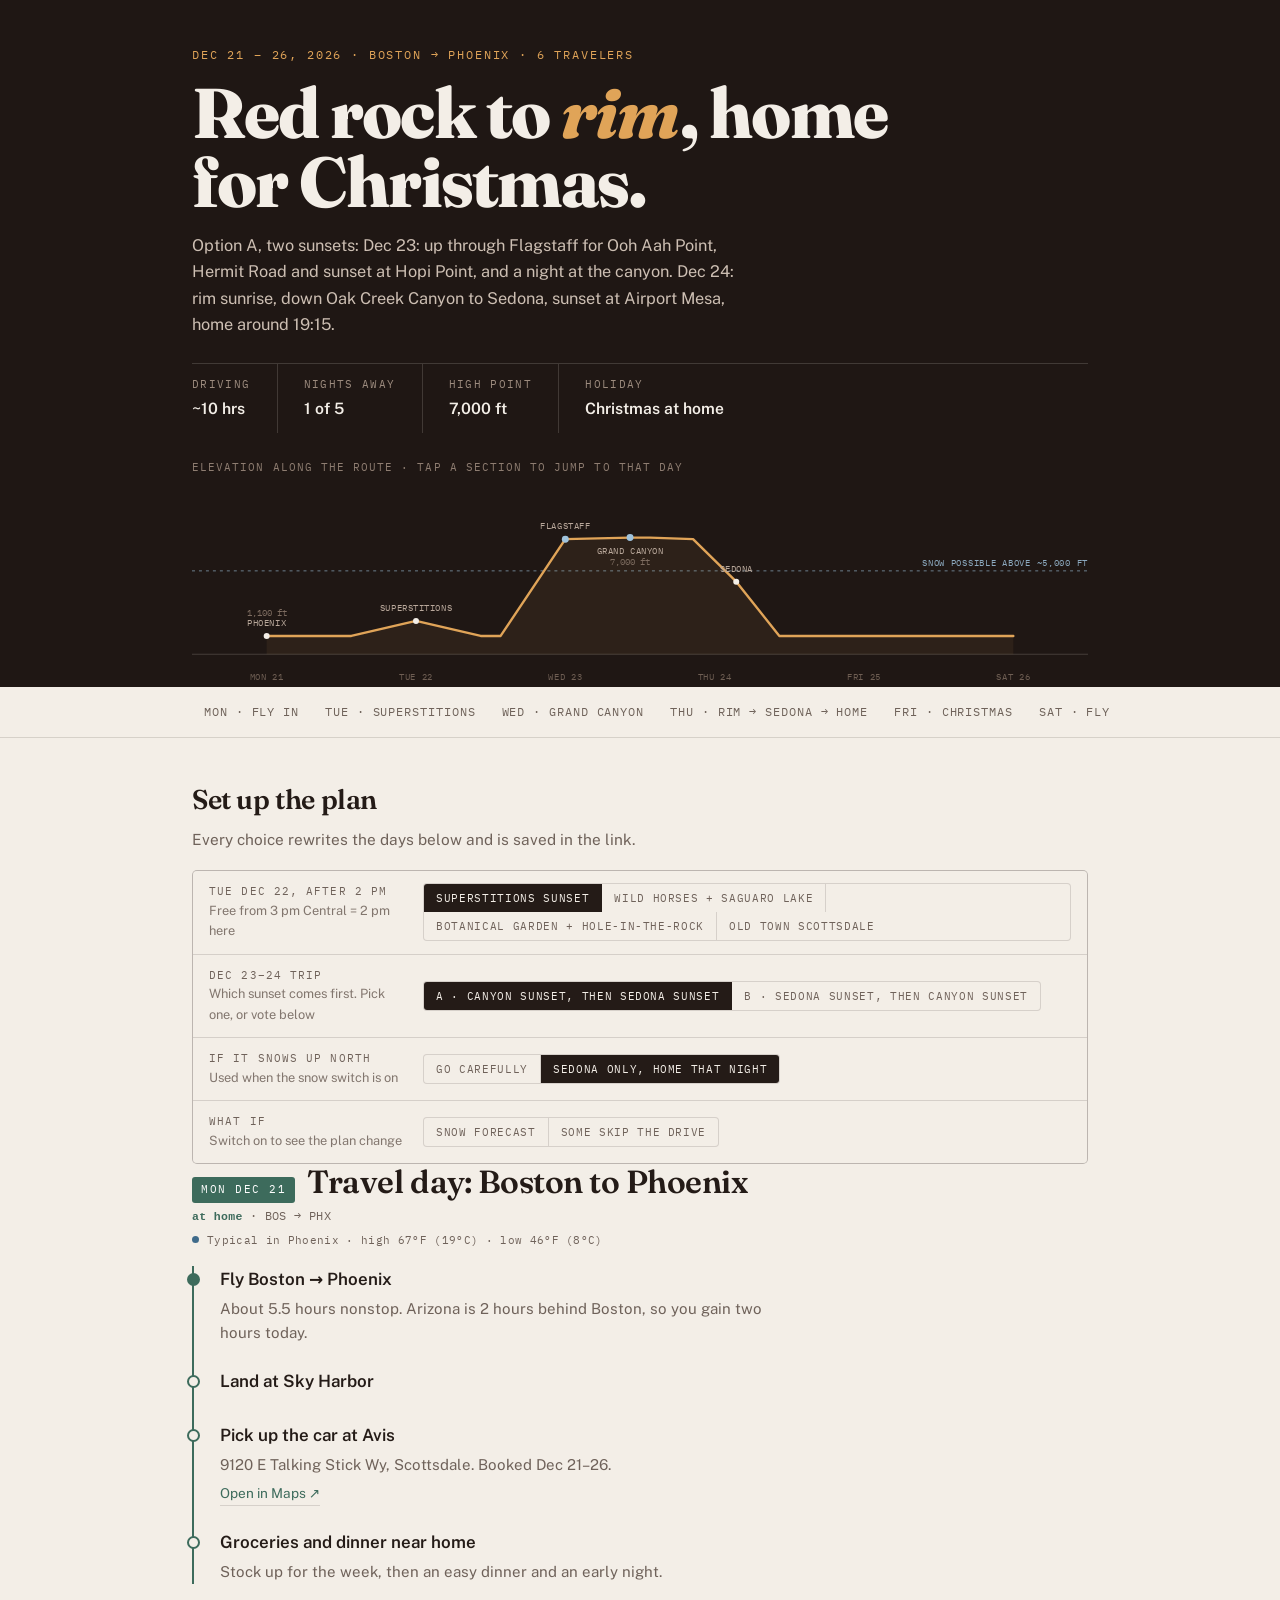
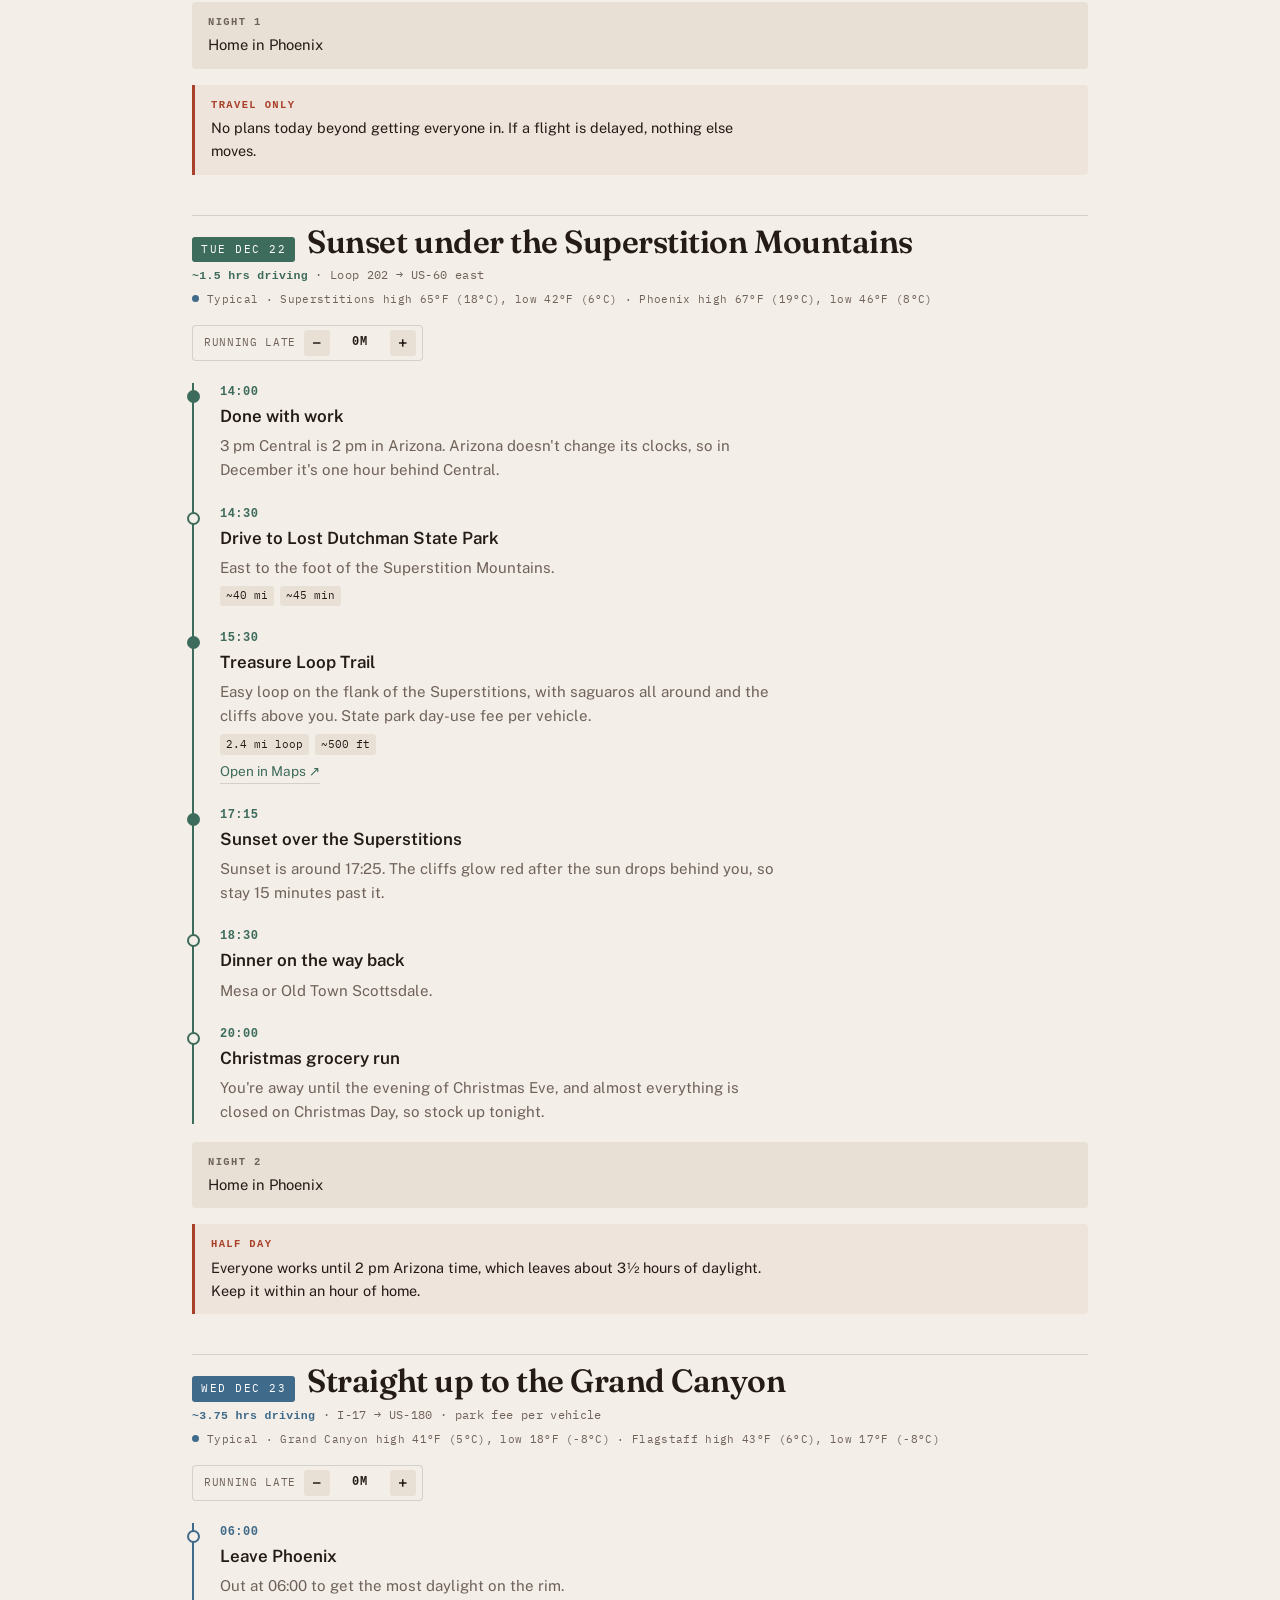
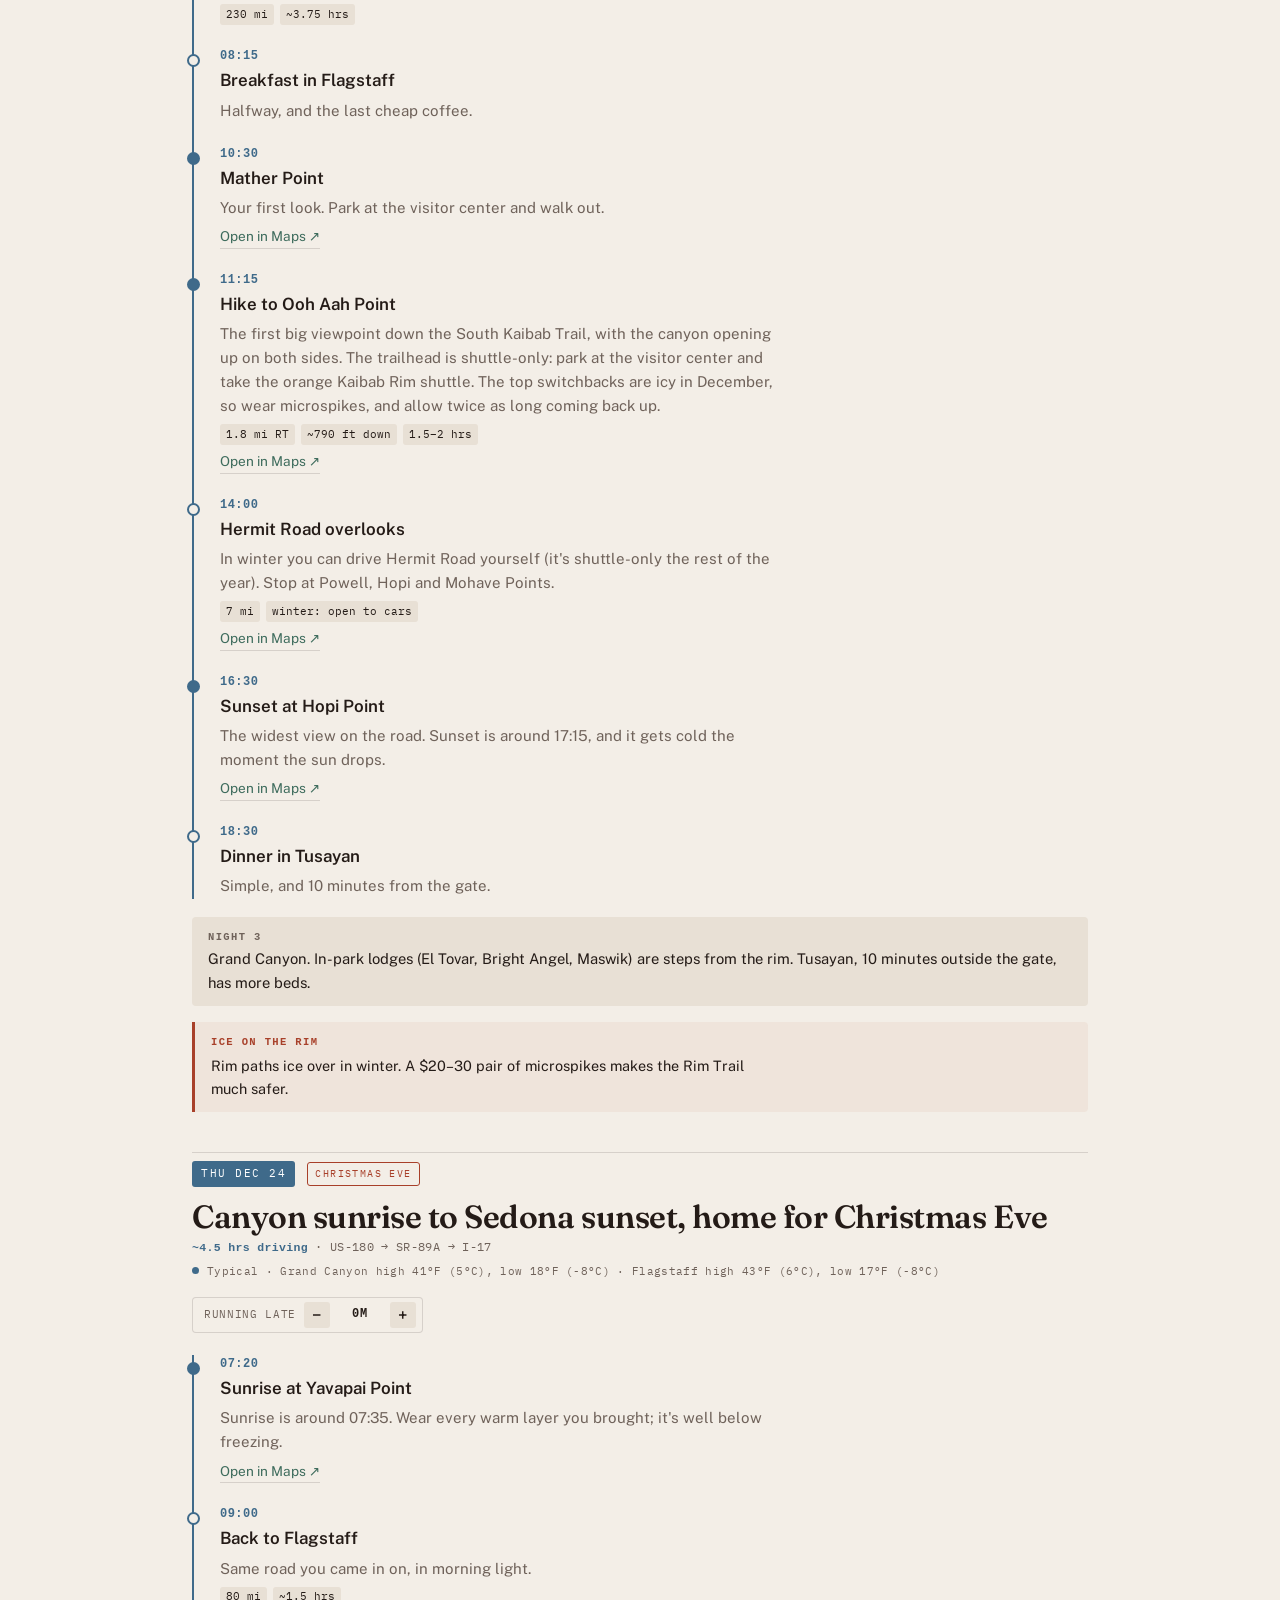
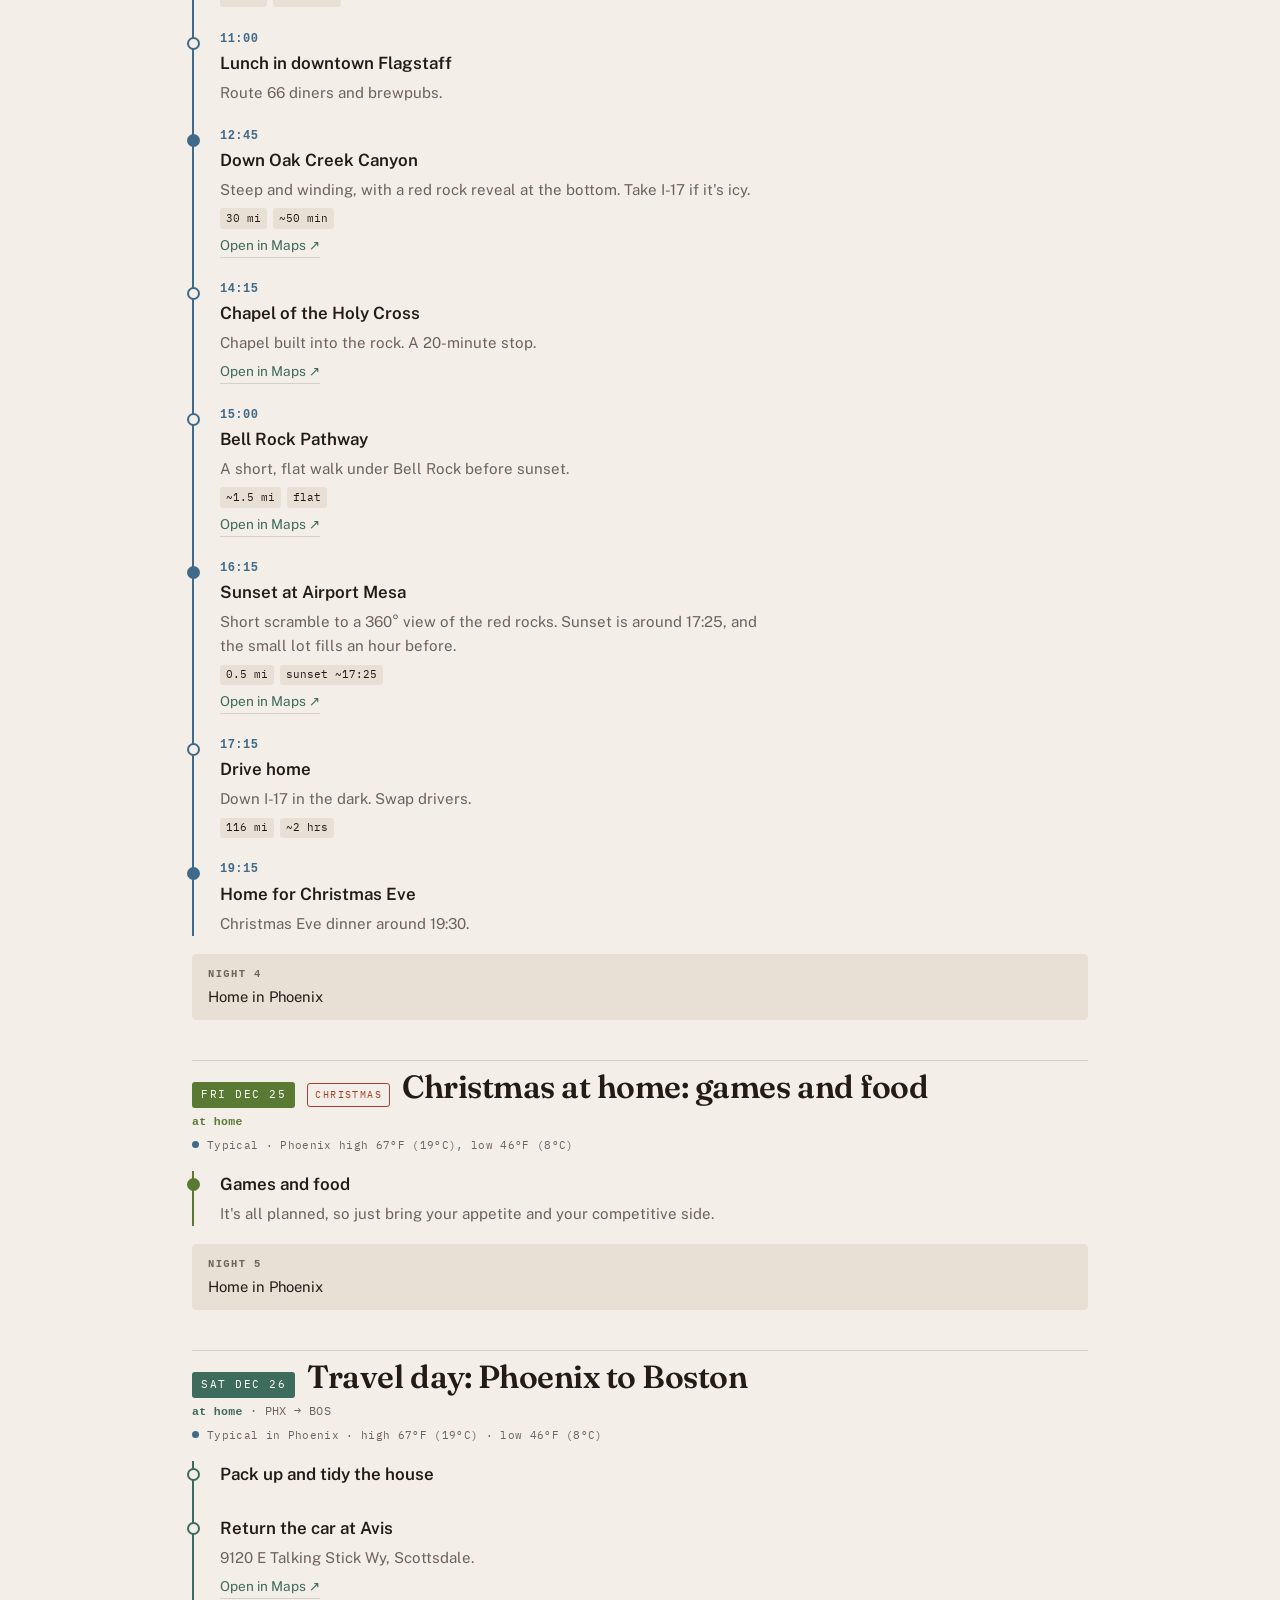
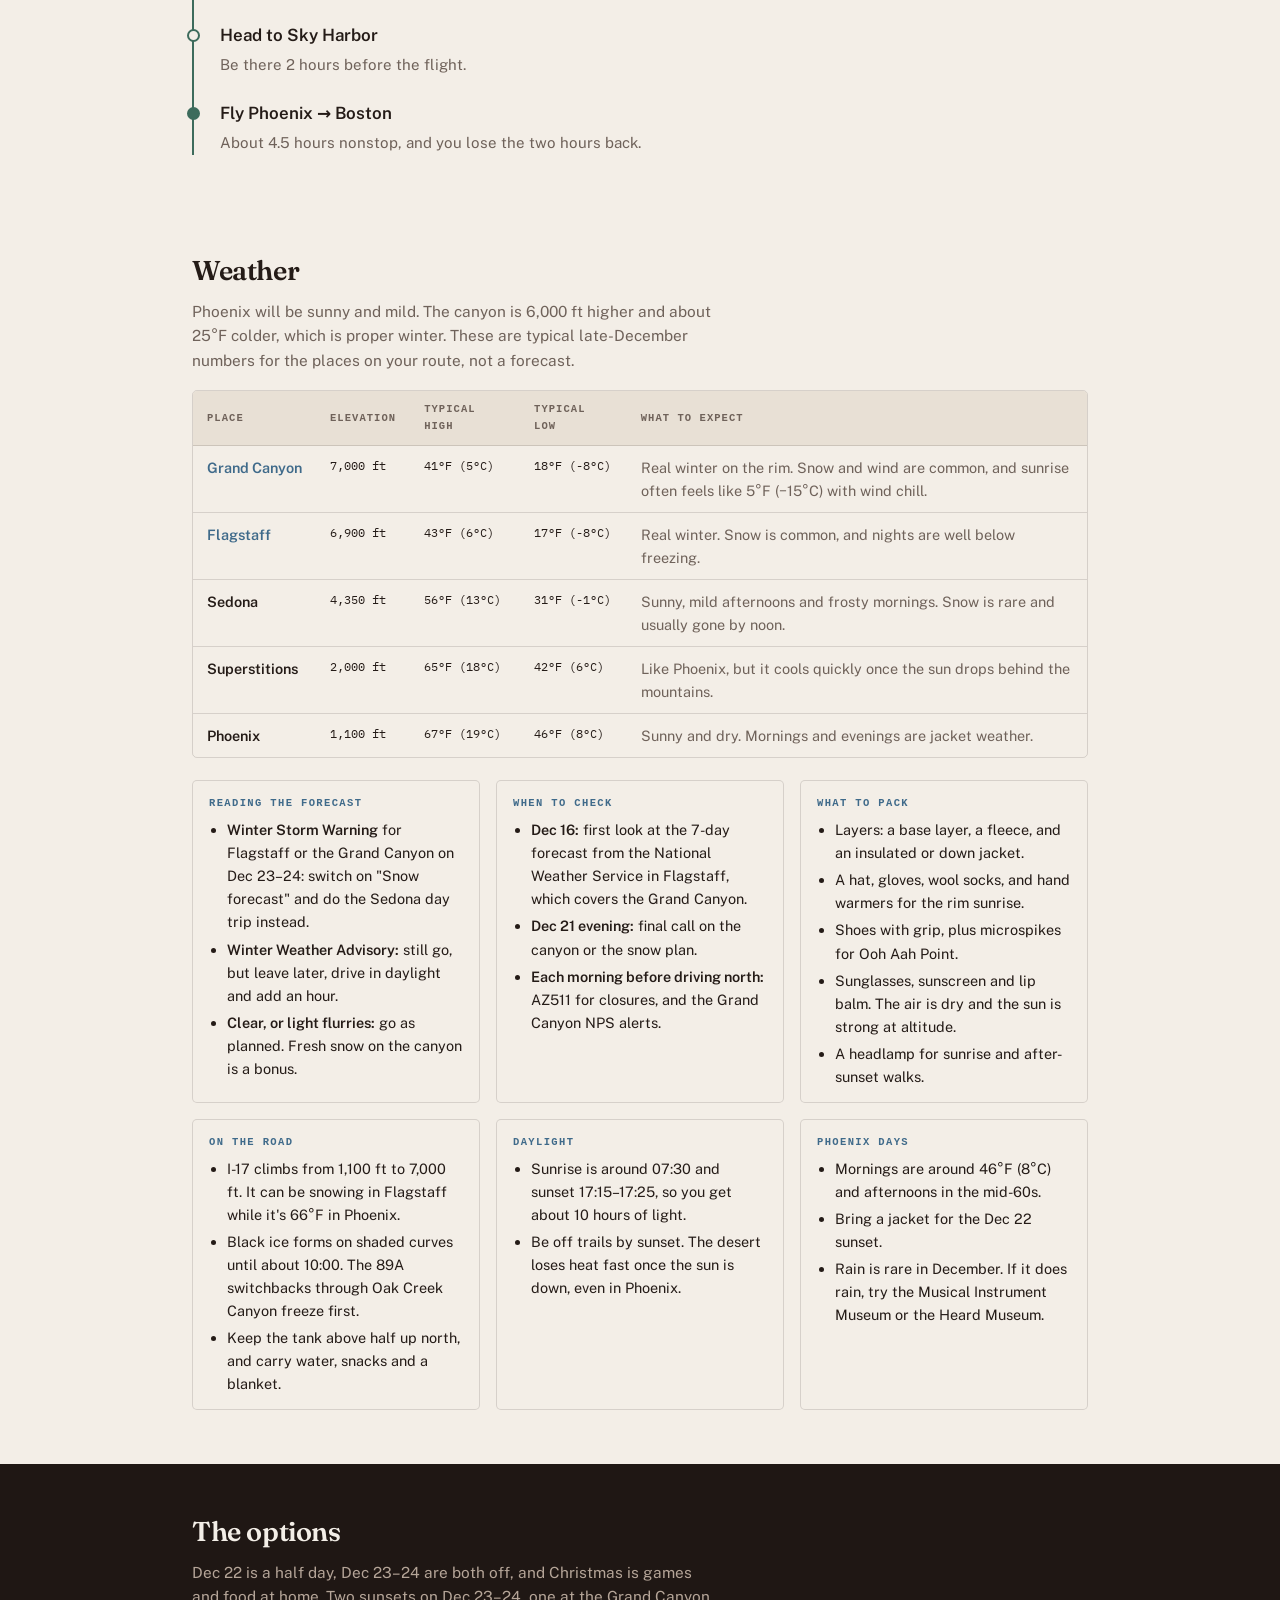
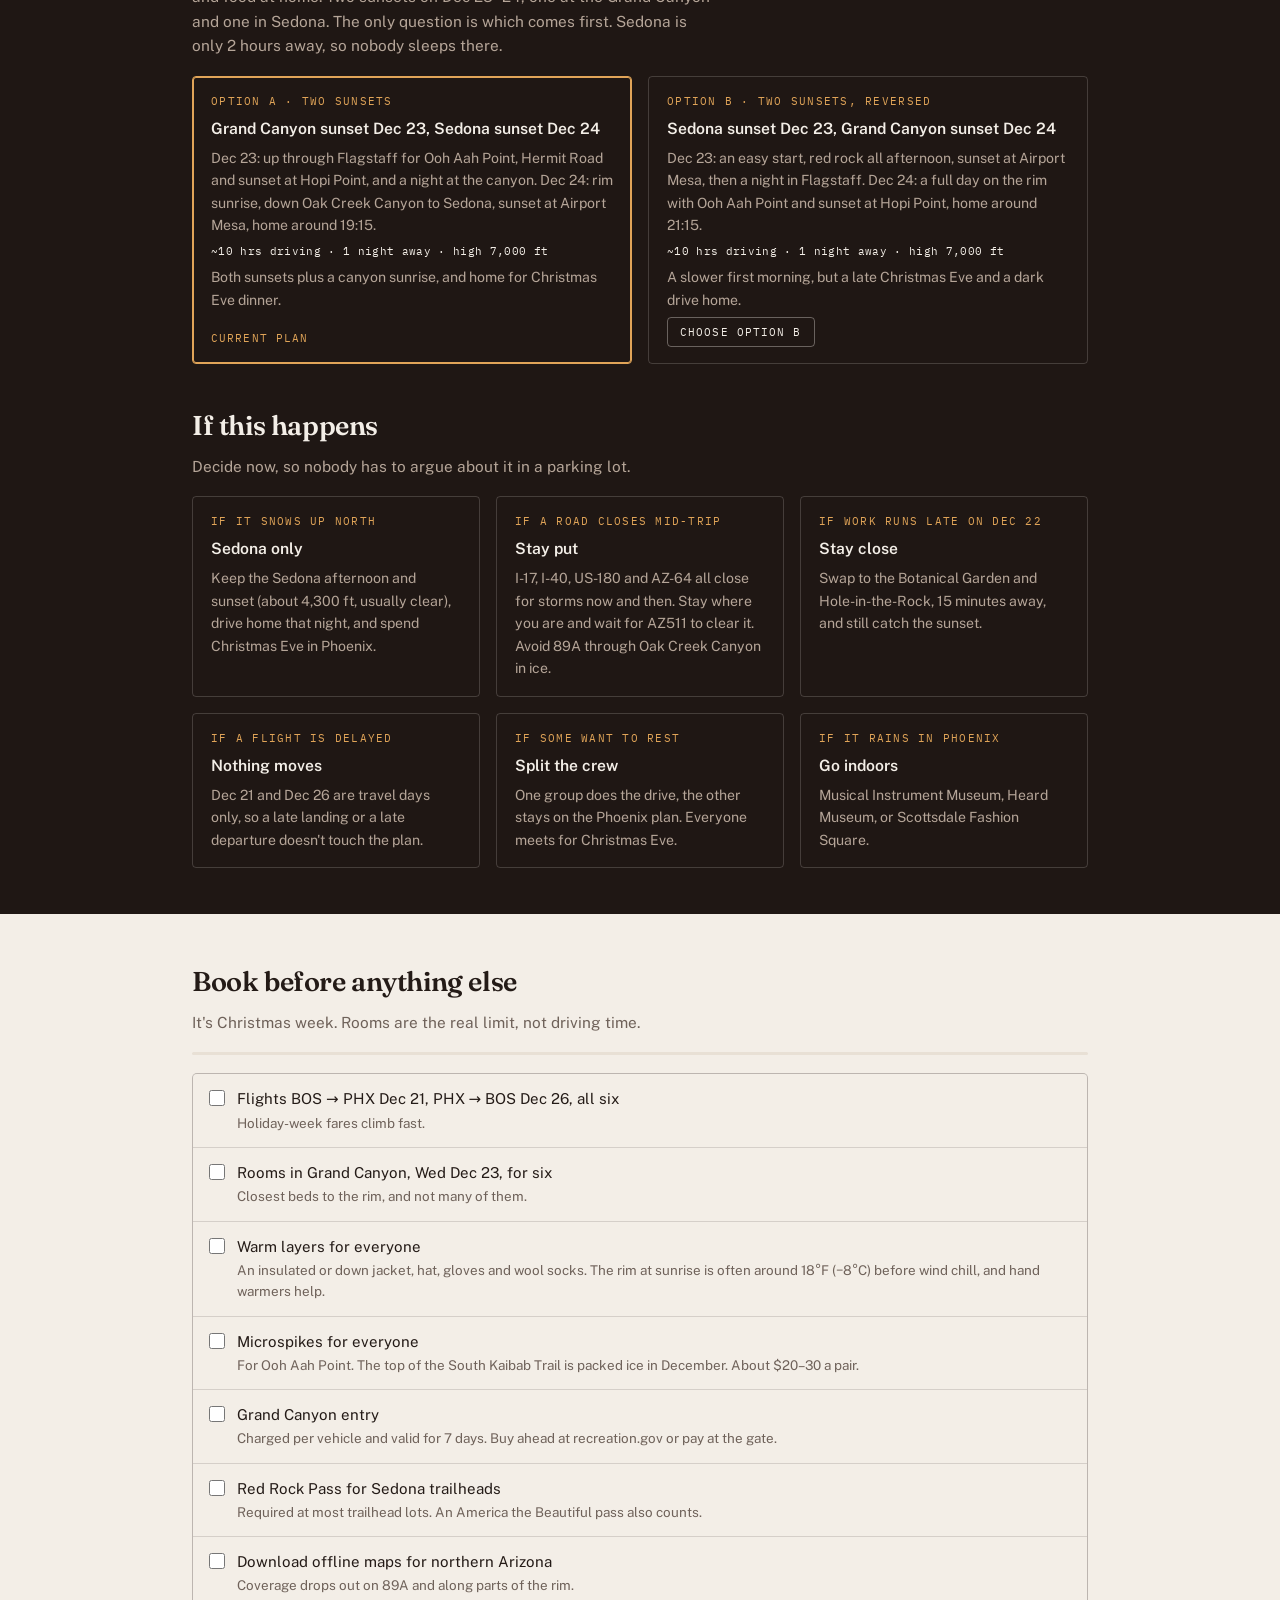
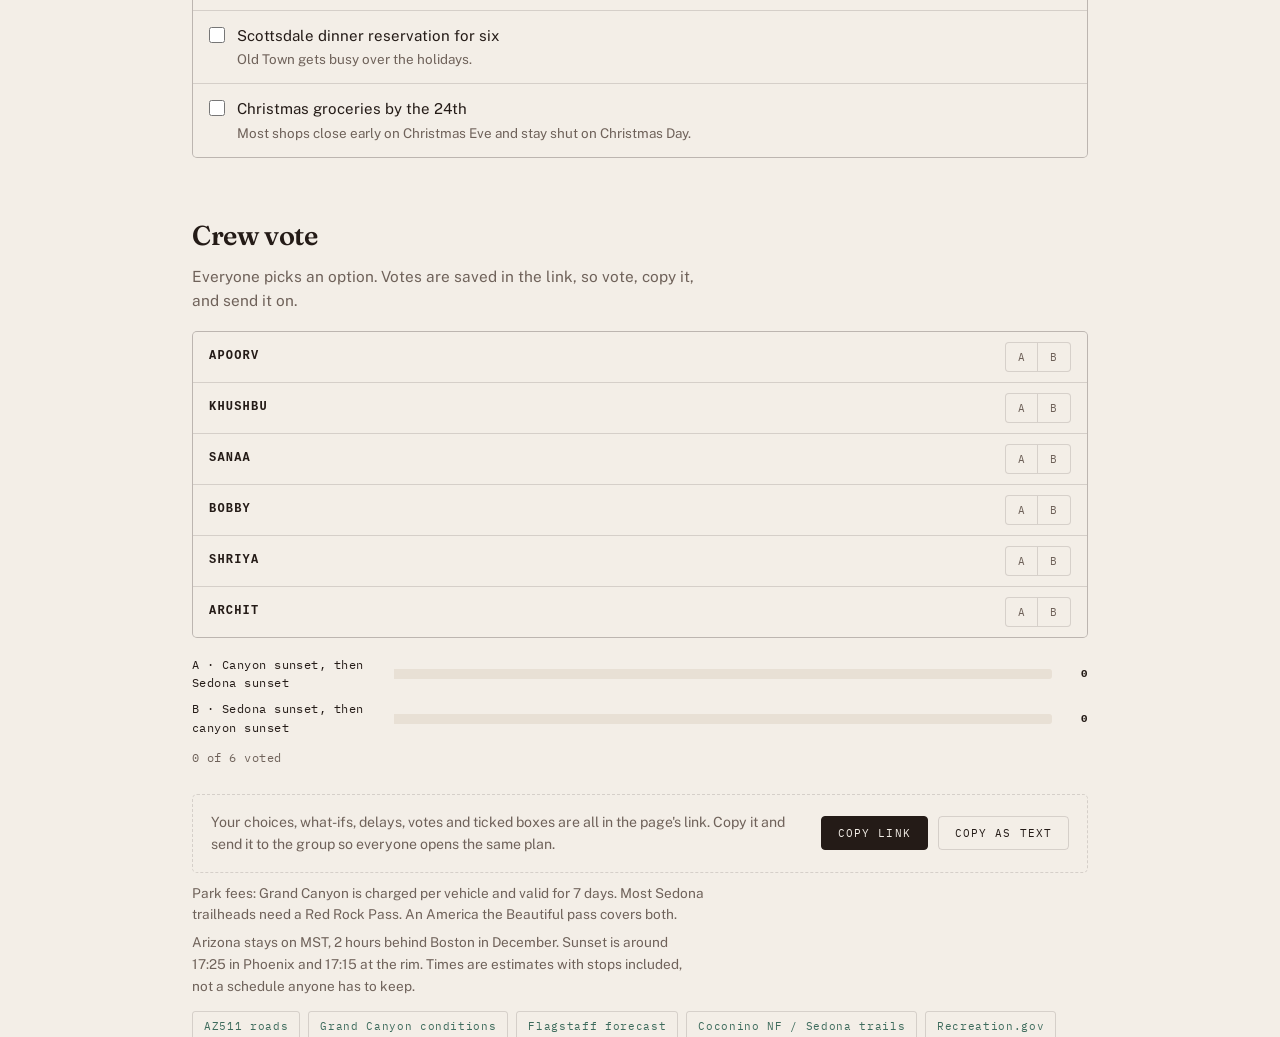
==== commit f2668eb7: "Christmas Day: games and food at home; drop Christmas-morning options" ====
--- a/index.html
+++ b/index.html
@@ -87,7 +87,7 @@
       <b>Phoenix days</b>
       <ul>
         <li>Mornings are around 46°F (8°C) and afternoons in the mid-60s.</li>
-        <li>Bring a jacket for the Dec 22 sunset and the 06:00 Christmas-morning start.</li>
+        <li>Bring a jacket for the Dec 22 sunset.</li>
         <li>Rain is rare in December. If it does rain, try the Musical Instrument Museum or the Heard Museum.</li>
       </ul>
     </div>
@@ -97,7 +97,7 @@
 <section class="alt" id="alt">
   <div class="wrap">
     <h2>The options</h2>
-    <p class="sub">Dec 22 is a half day, Dec 23–24 are both off, and Christmas morning has room for one more outing. Two sunsets on Dec 23–24, one at the Grand Canyon and one in Sedona. The only question is which comes first. Sedona is only 2 hours away, so nobody sleeps there.</p>
+    <p class="sub">Dec 22 is a half day, Dec 23–24 are both off, and Christmas is games and food at home. Two sunsets on Dec 23–24, one at the Grand Canyon and one in Sedona. The only question is which comes first. Sedona is only 2 hours away, so nobody sleeps there.</p>
     <div class="altgrid" id="options"></div>
 
     <h2 class="alt-h2">If this happens</h2>
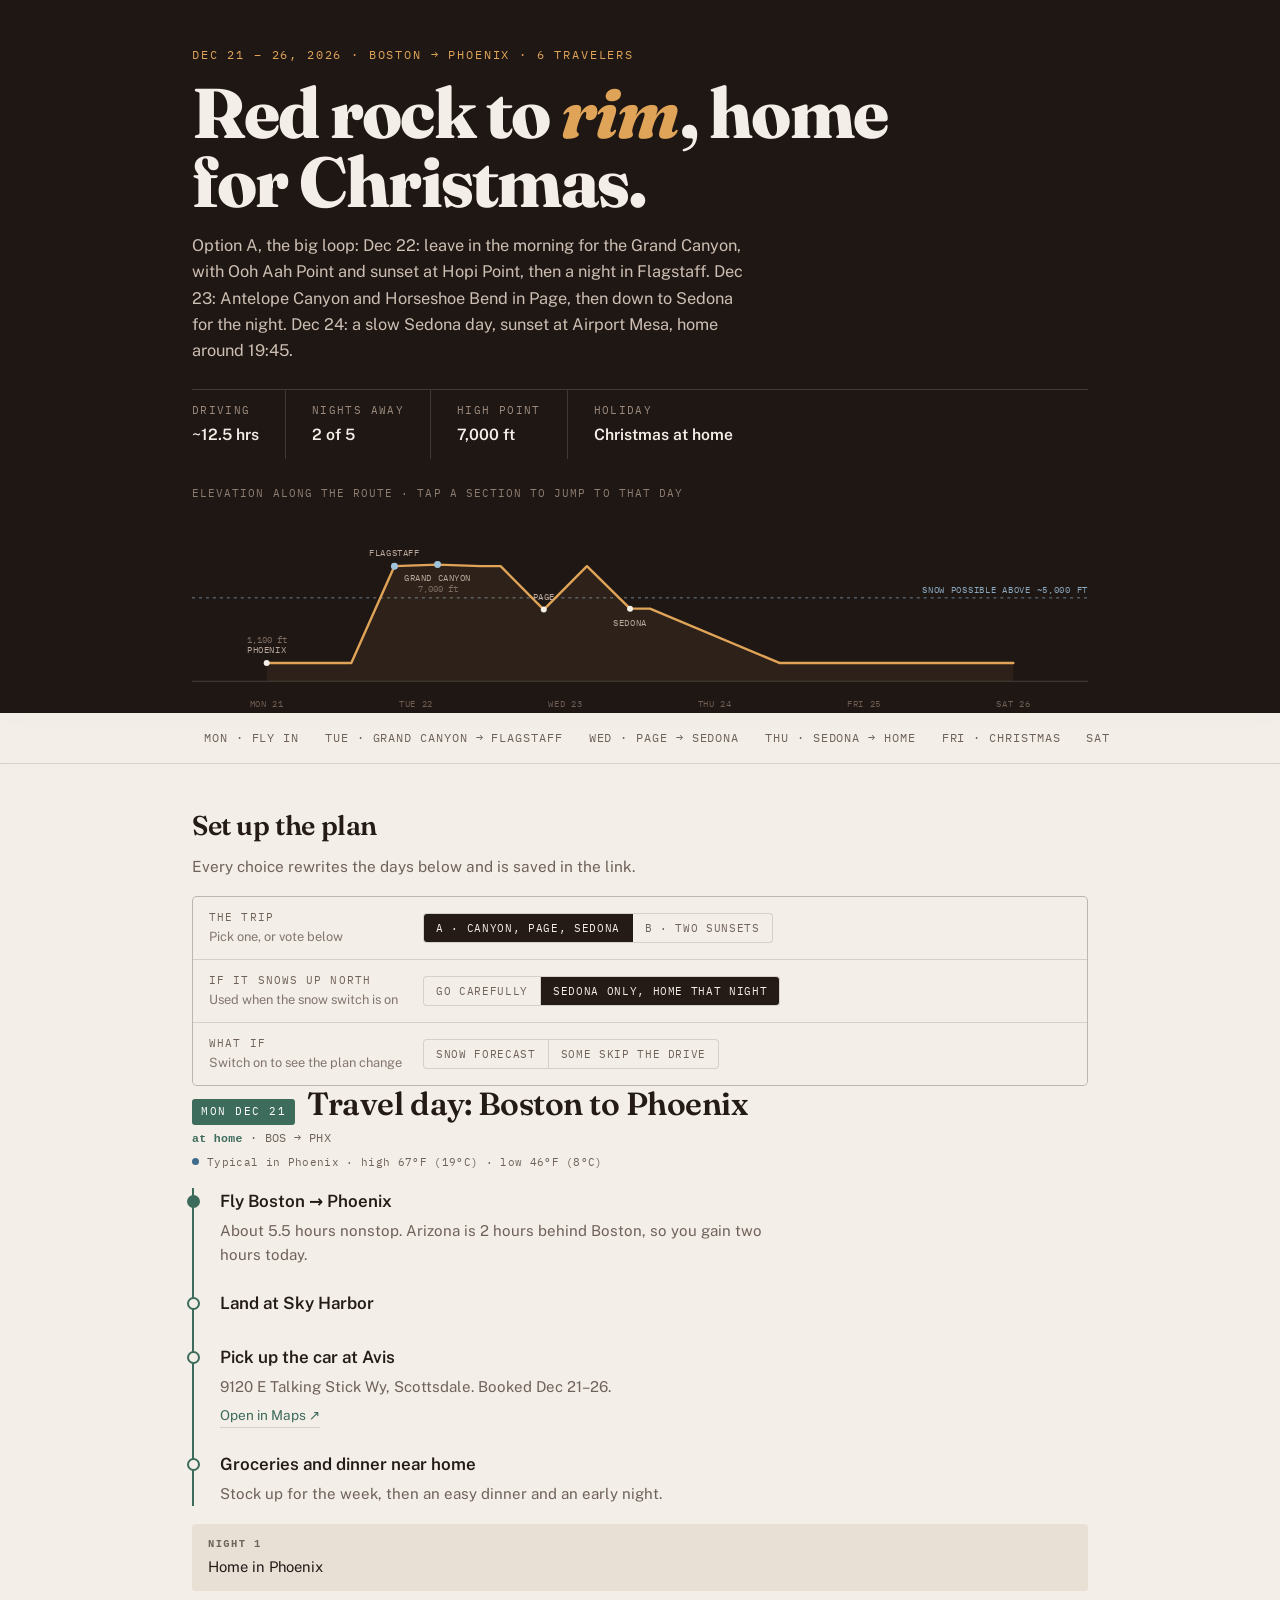
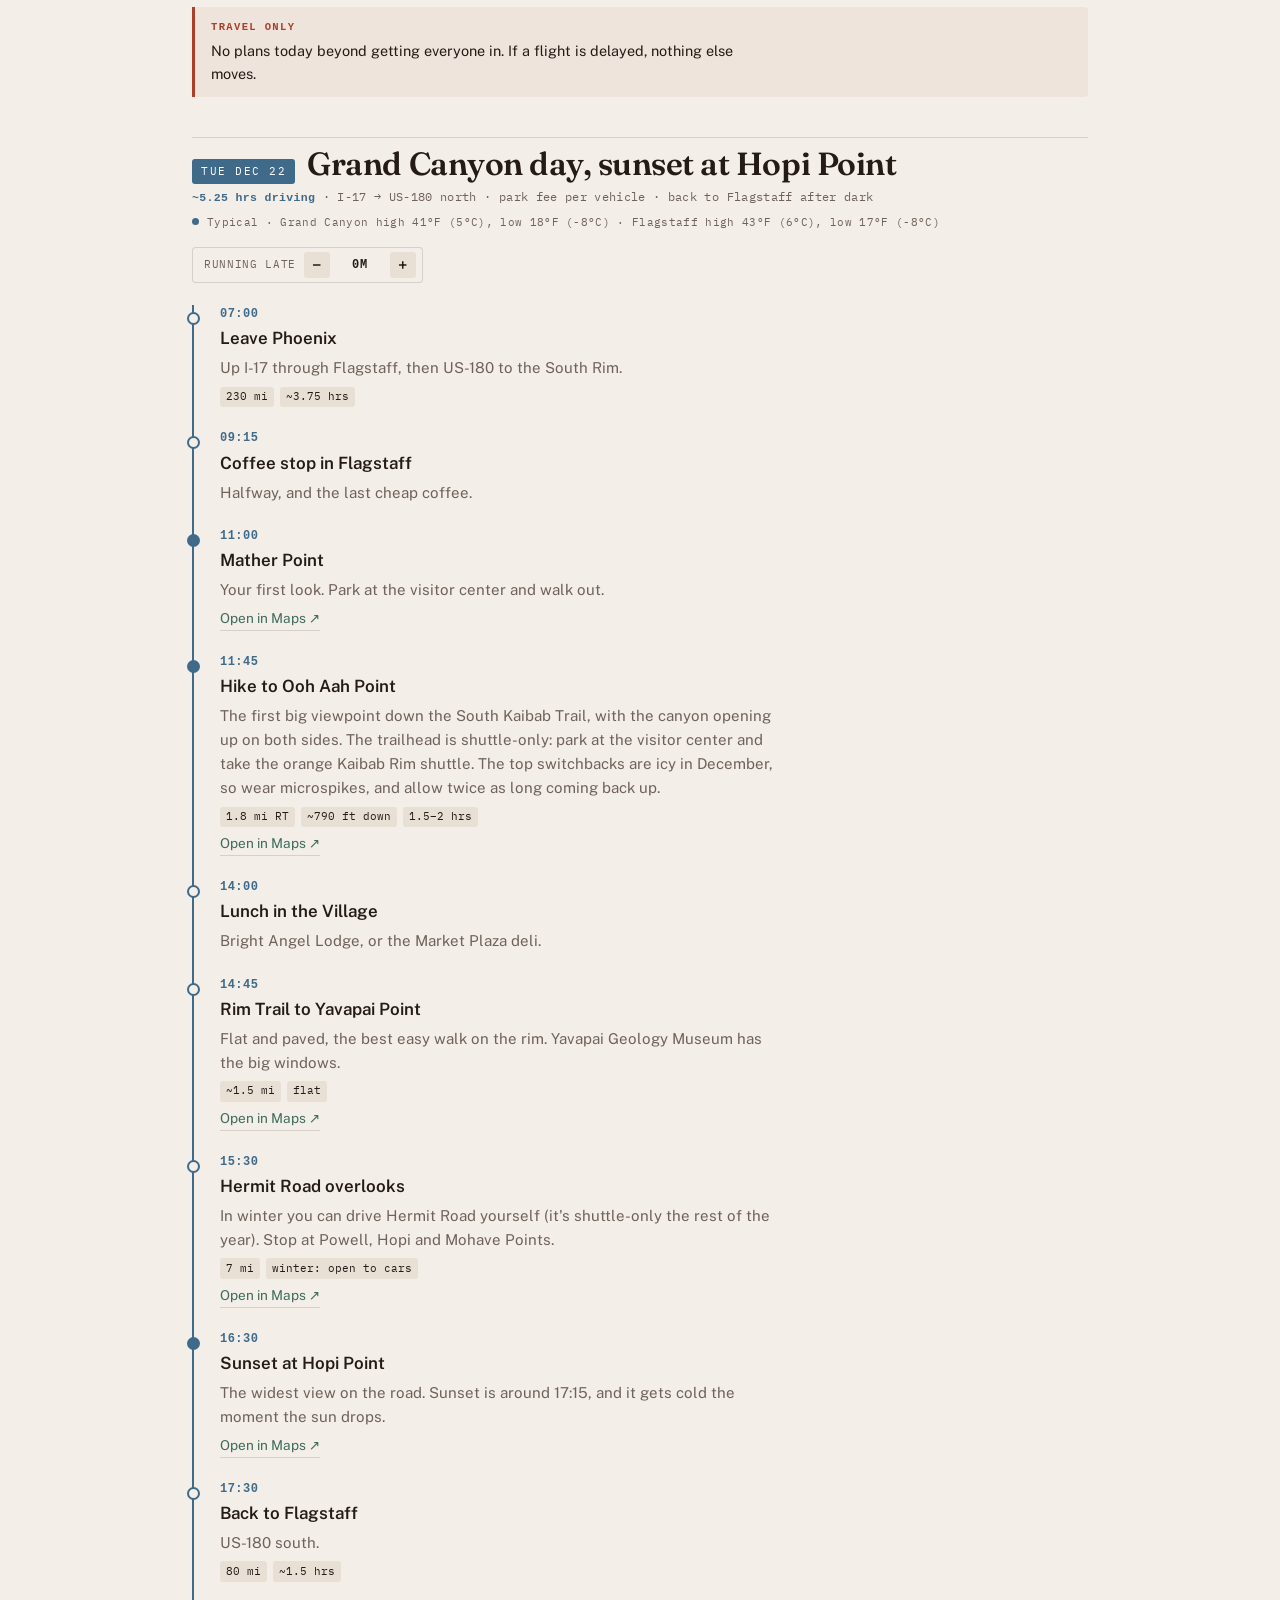
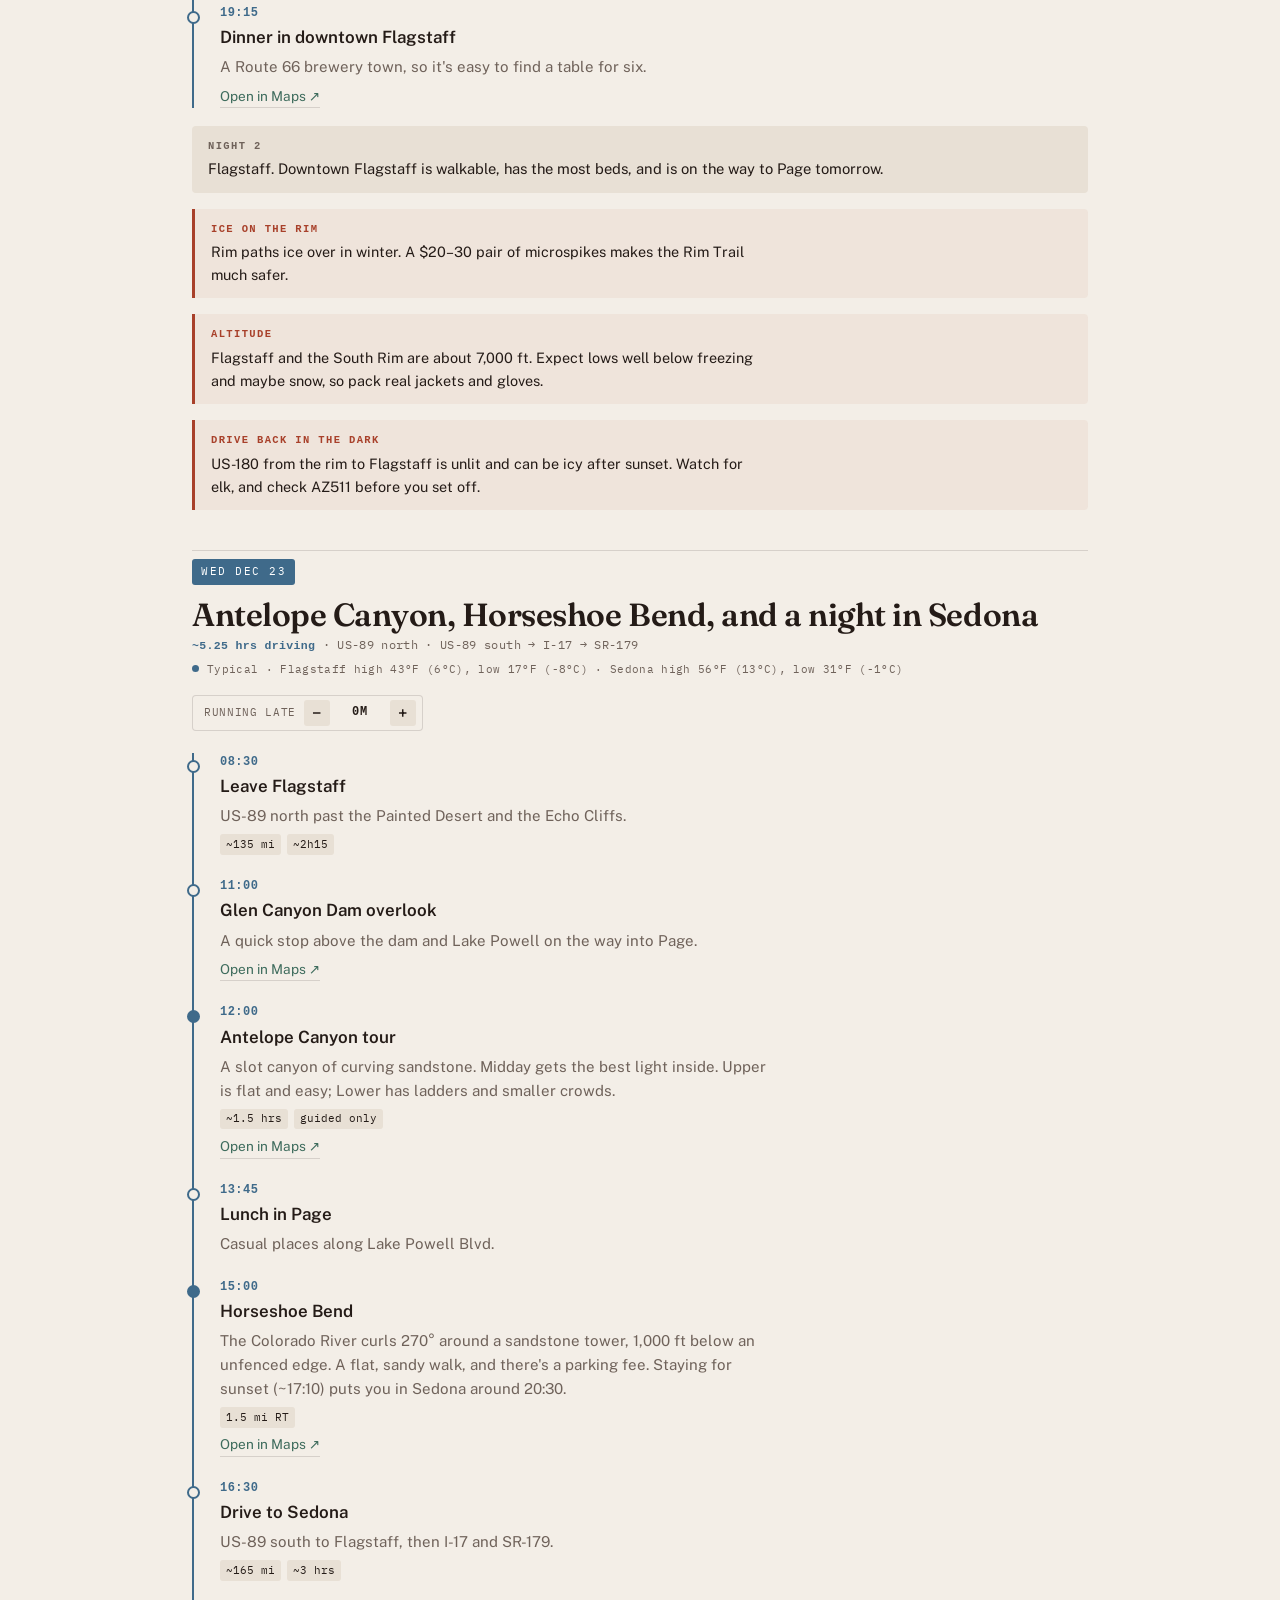
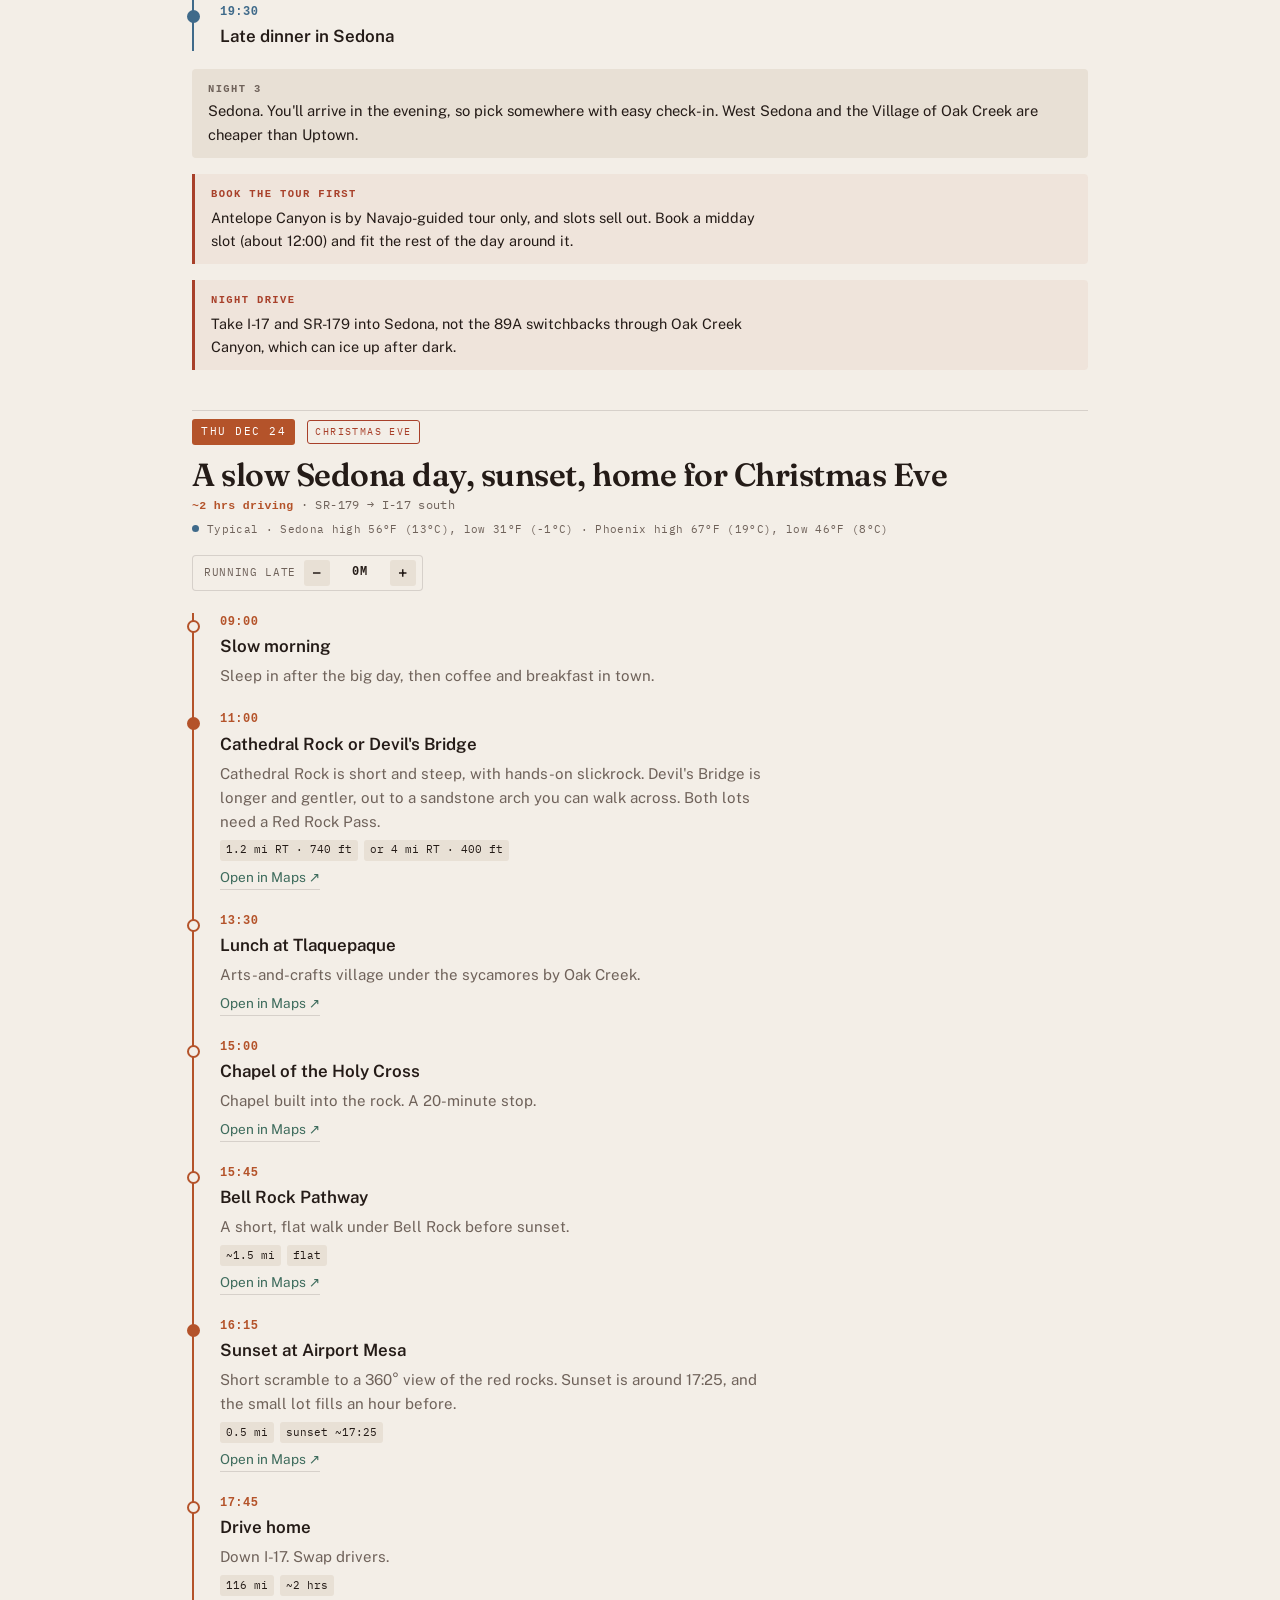
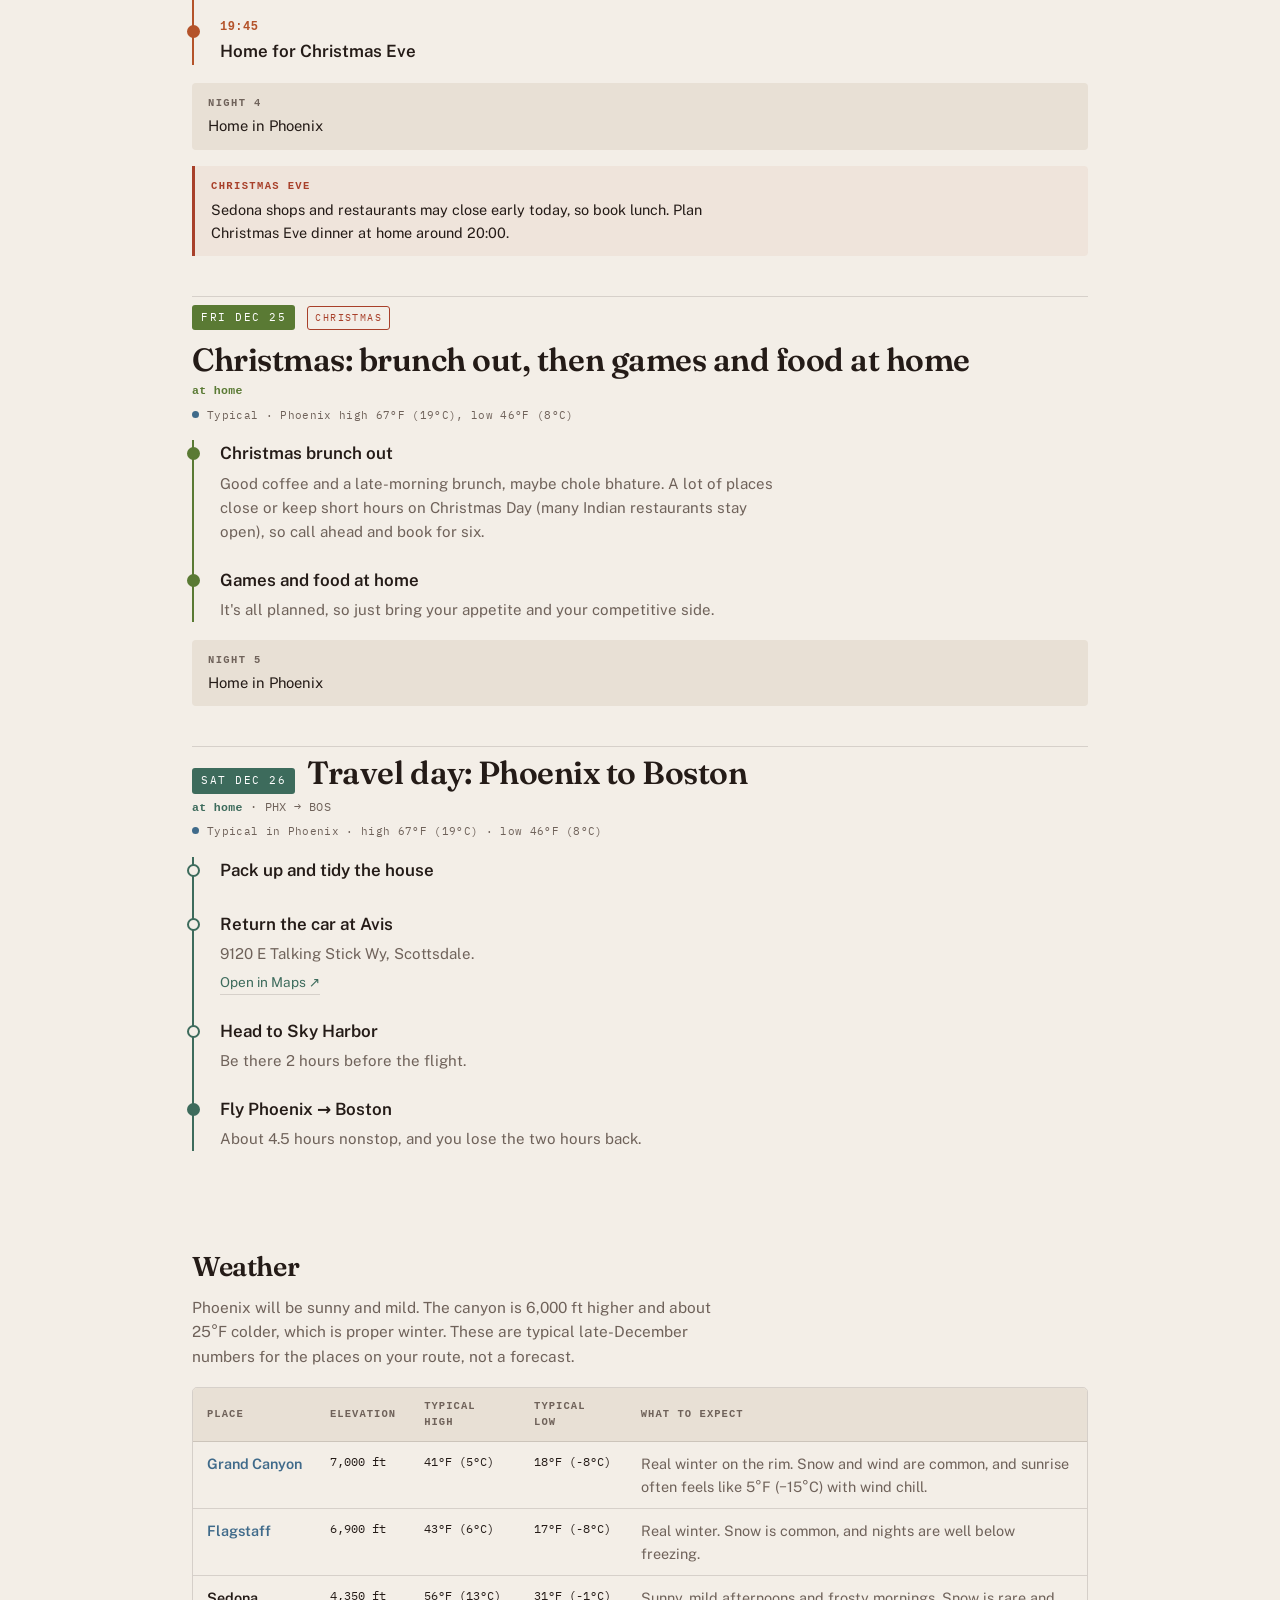
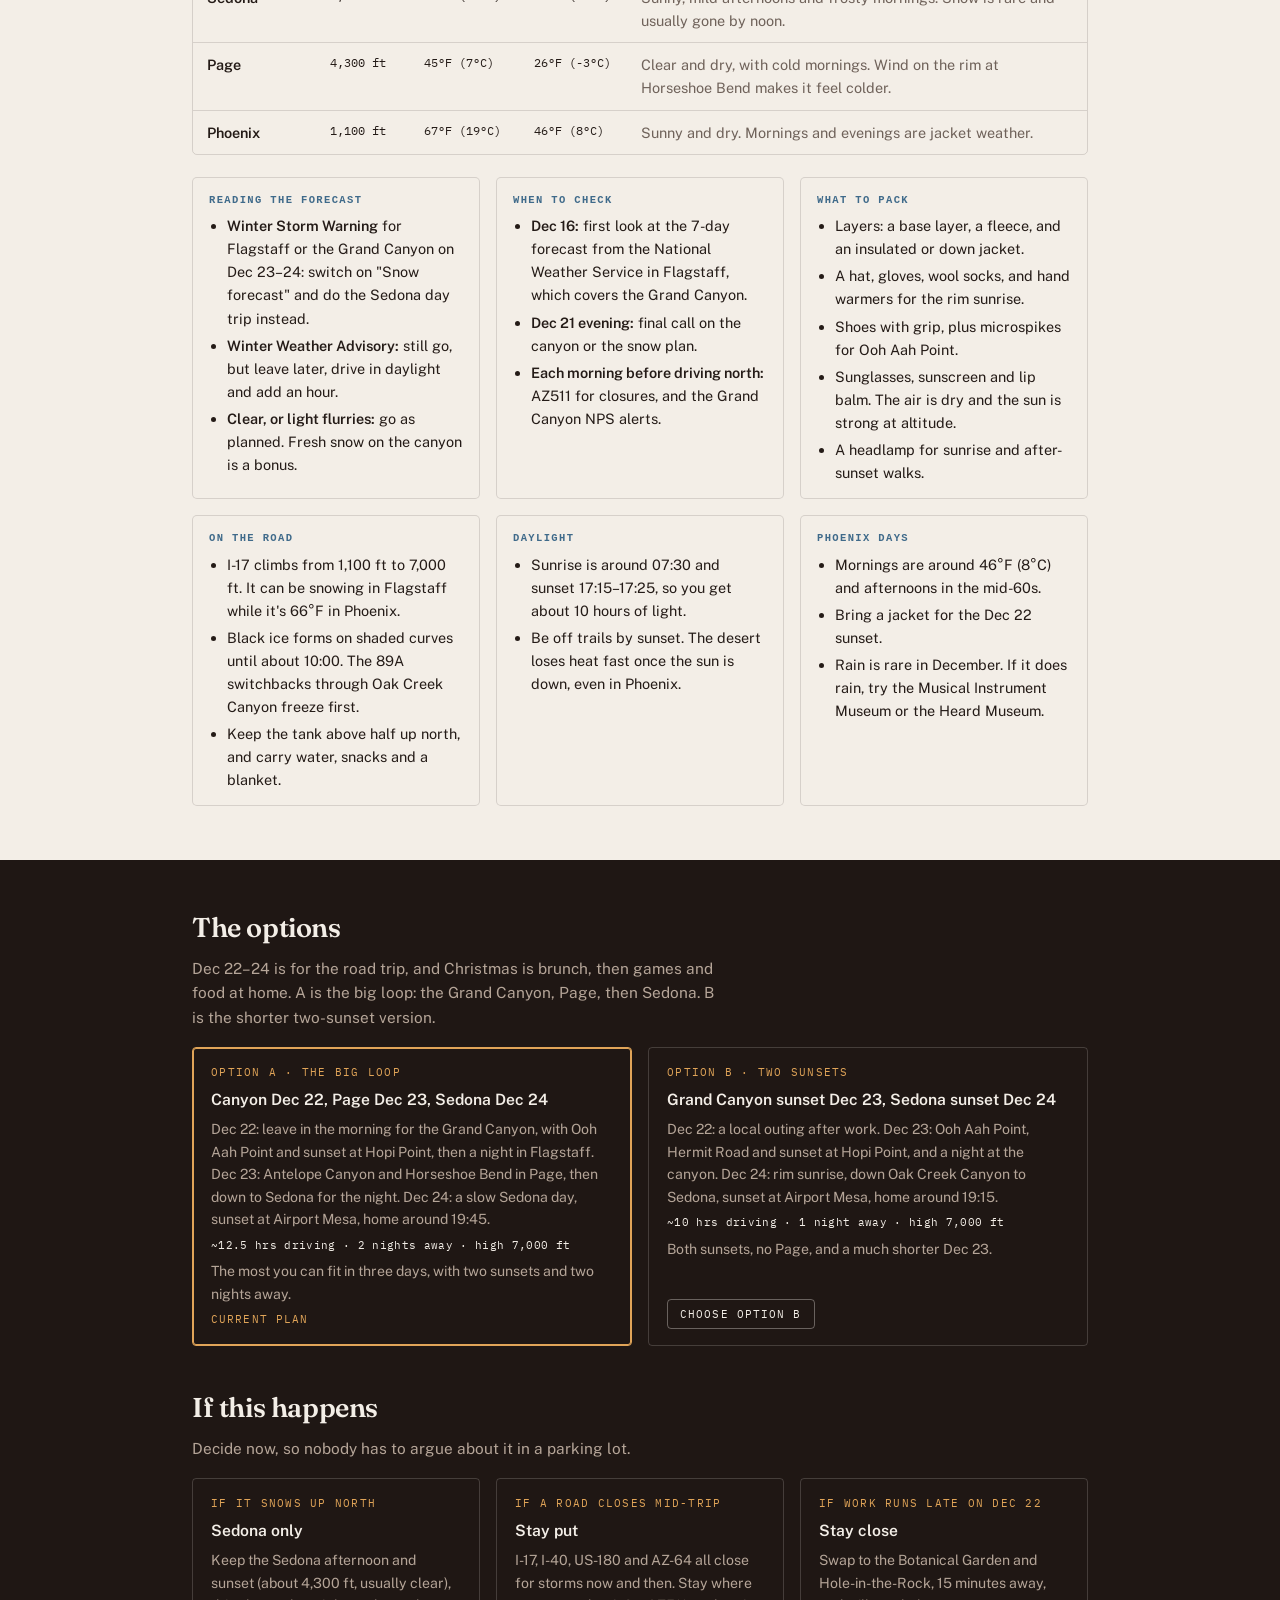
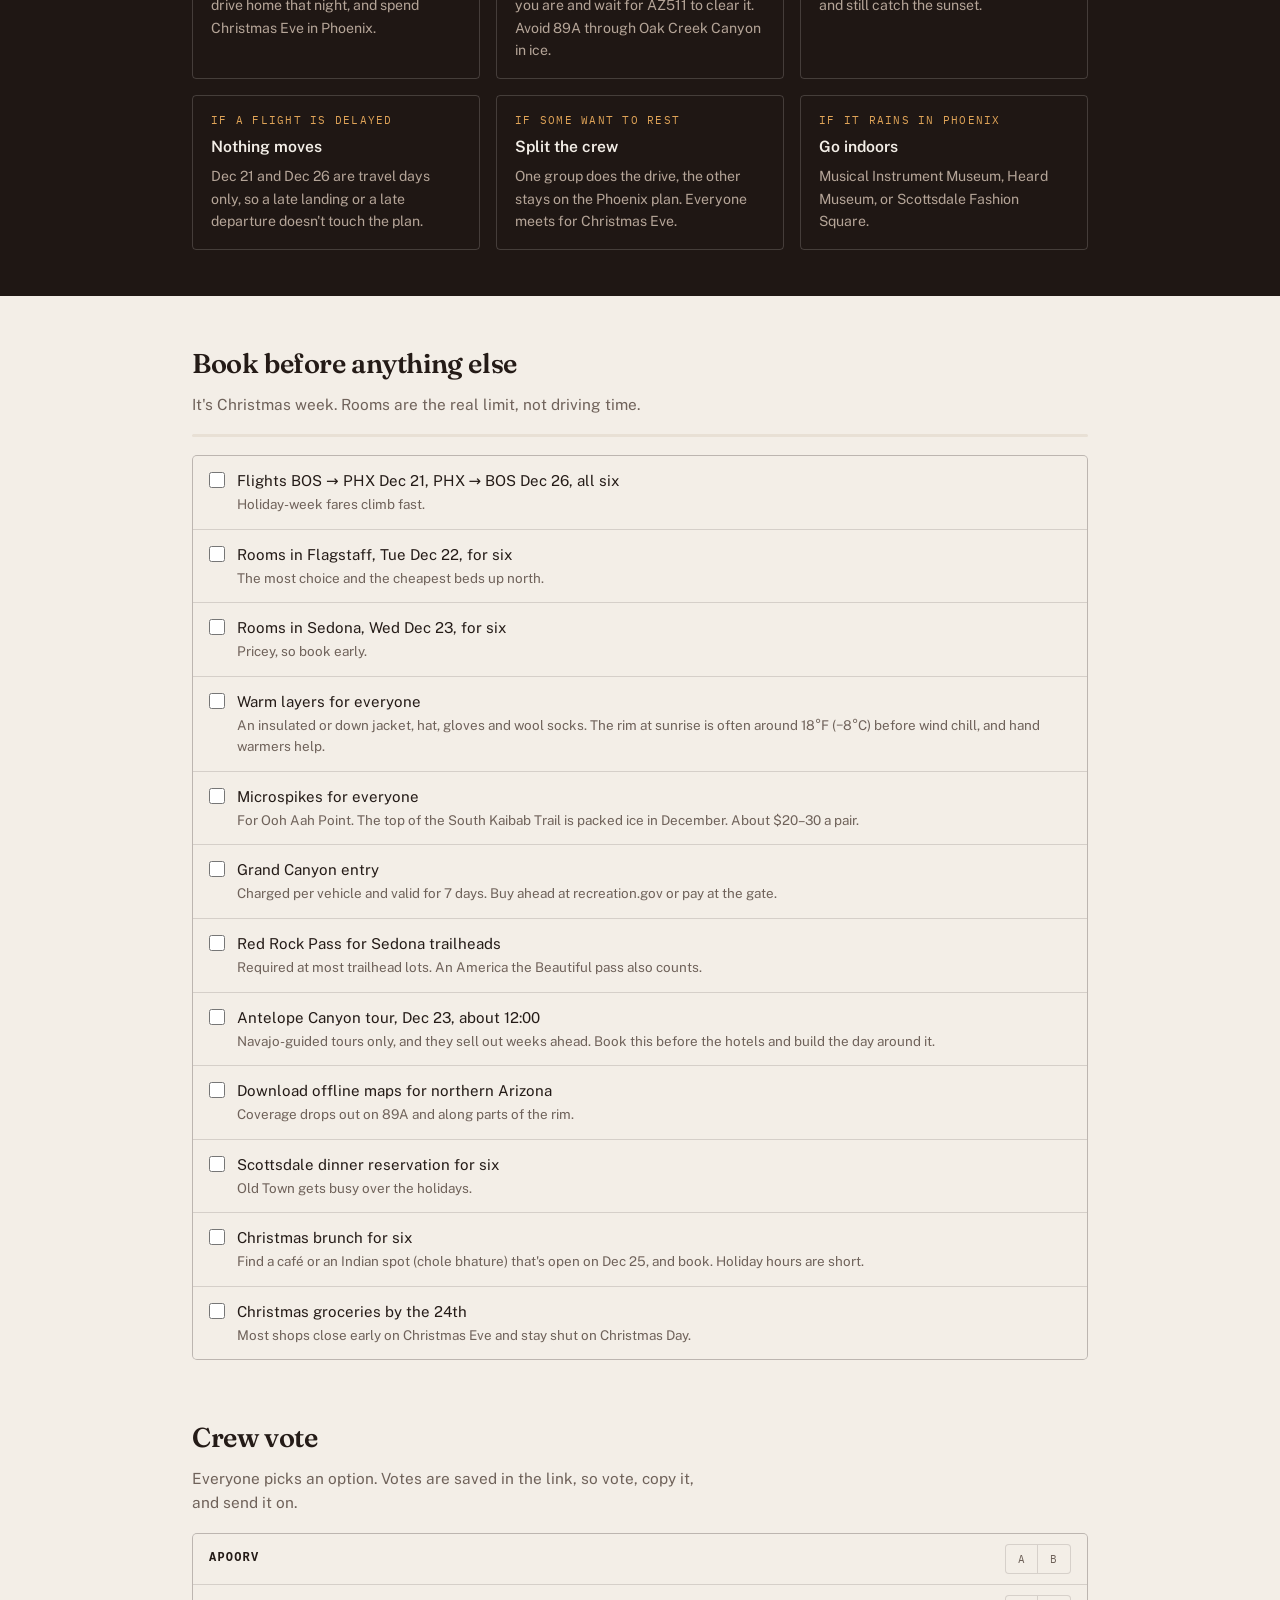
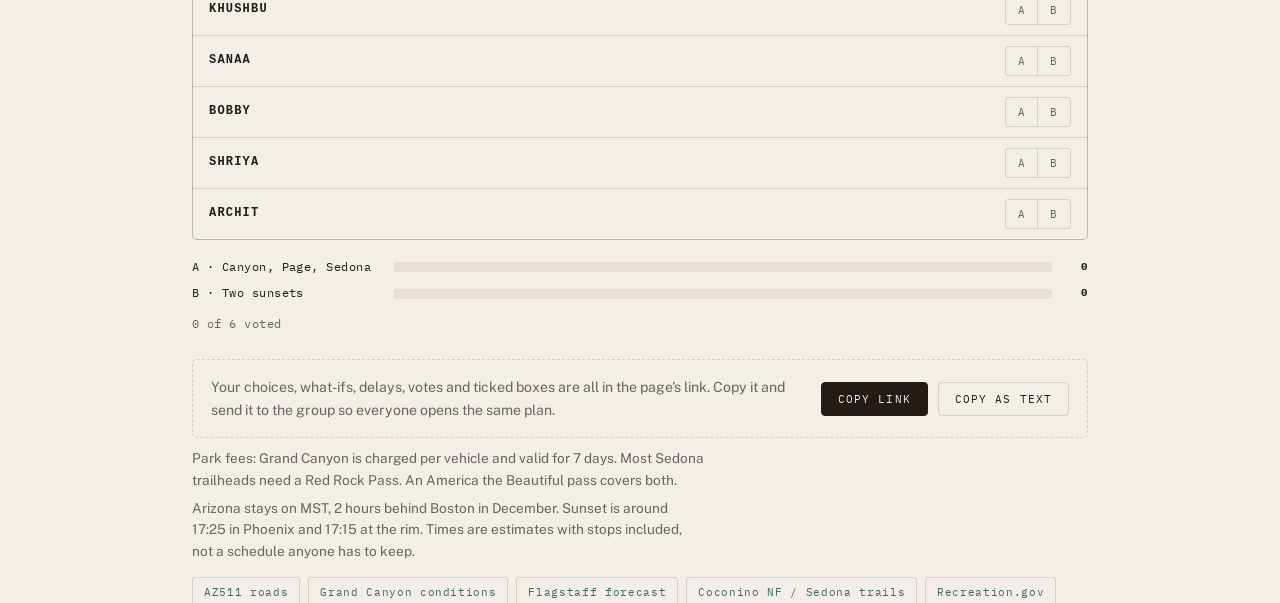
==== commit 2266655e: "New default plan: Dec 22 Grand Canyon + Flagstaff night, Dec 23 Page + Sedona night, Dec 24 Sedona, " ====
--- a/index.html
+++ b/index.html
@@ -97,7 +97,7 @@
 <section class="alt" id="alt">
   <div class="wrap">
     <h2>The options</h2>
-    <p class="sub">Dec 22 is a half day, Dec 23–24 are both off, and Christmas is games and food at home. Two sunsets on Dec 23–24, one at the Grand Canyon and one in Sedona. The only question is which comes first. Sedona is only 2 hours away, so nobody sleeps there.</p>
+    <p class="sub">Dec 22–24 is for the road trip, and Christmas is brunch, then games and food at home. A is the big loop: the Grand Canyon, Page, then Sedona. B is the shorter two-sunset version.</p>
     <div class="altgrid" id="options"></div>
 
     <h2 class="alt-h2">If this happens</h2>
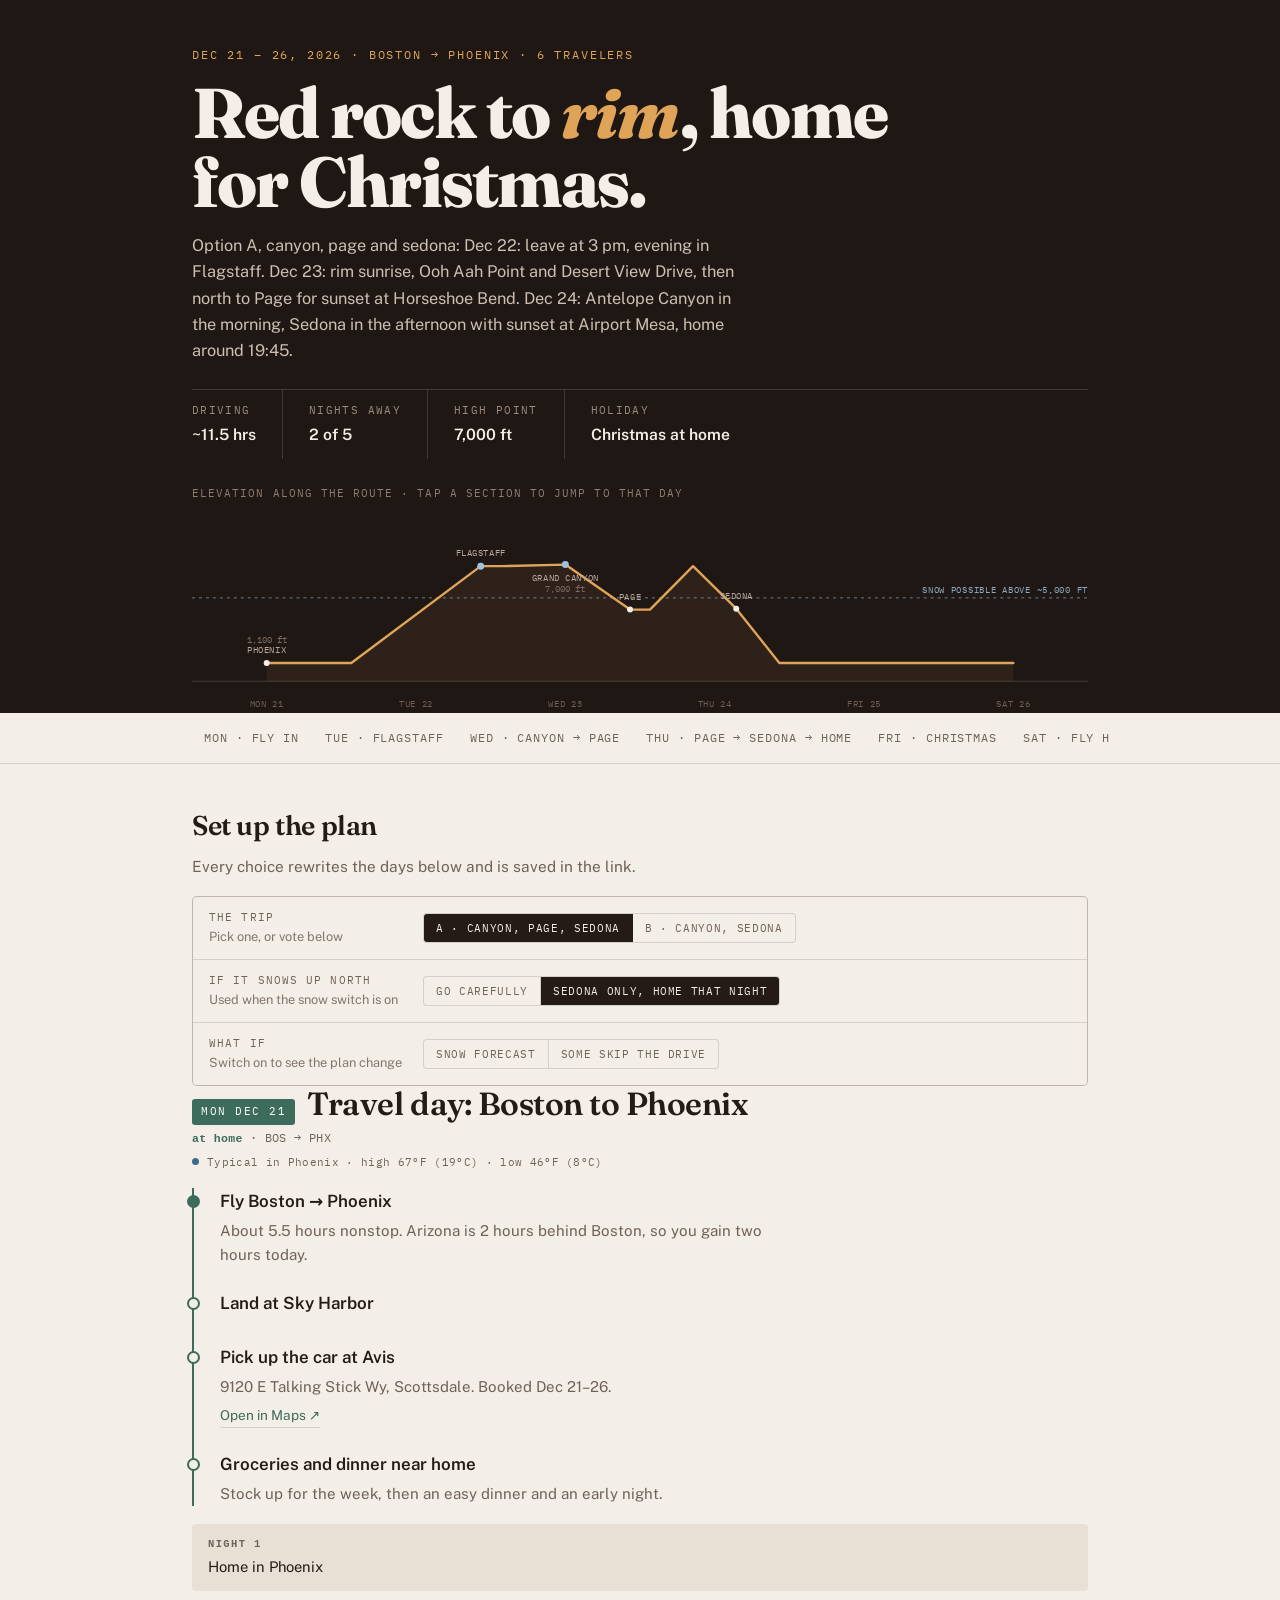
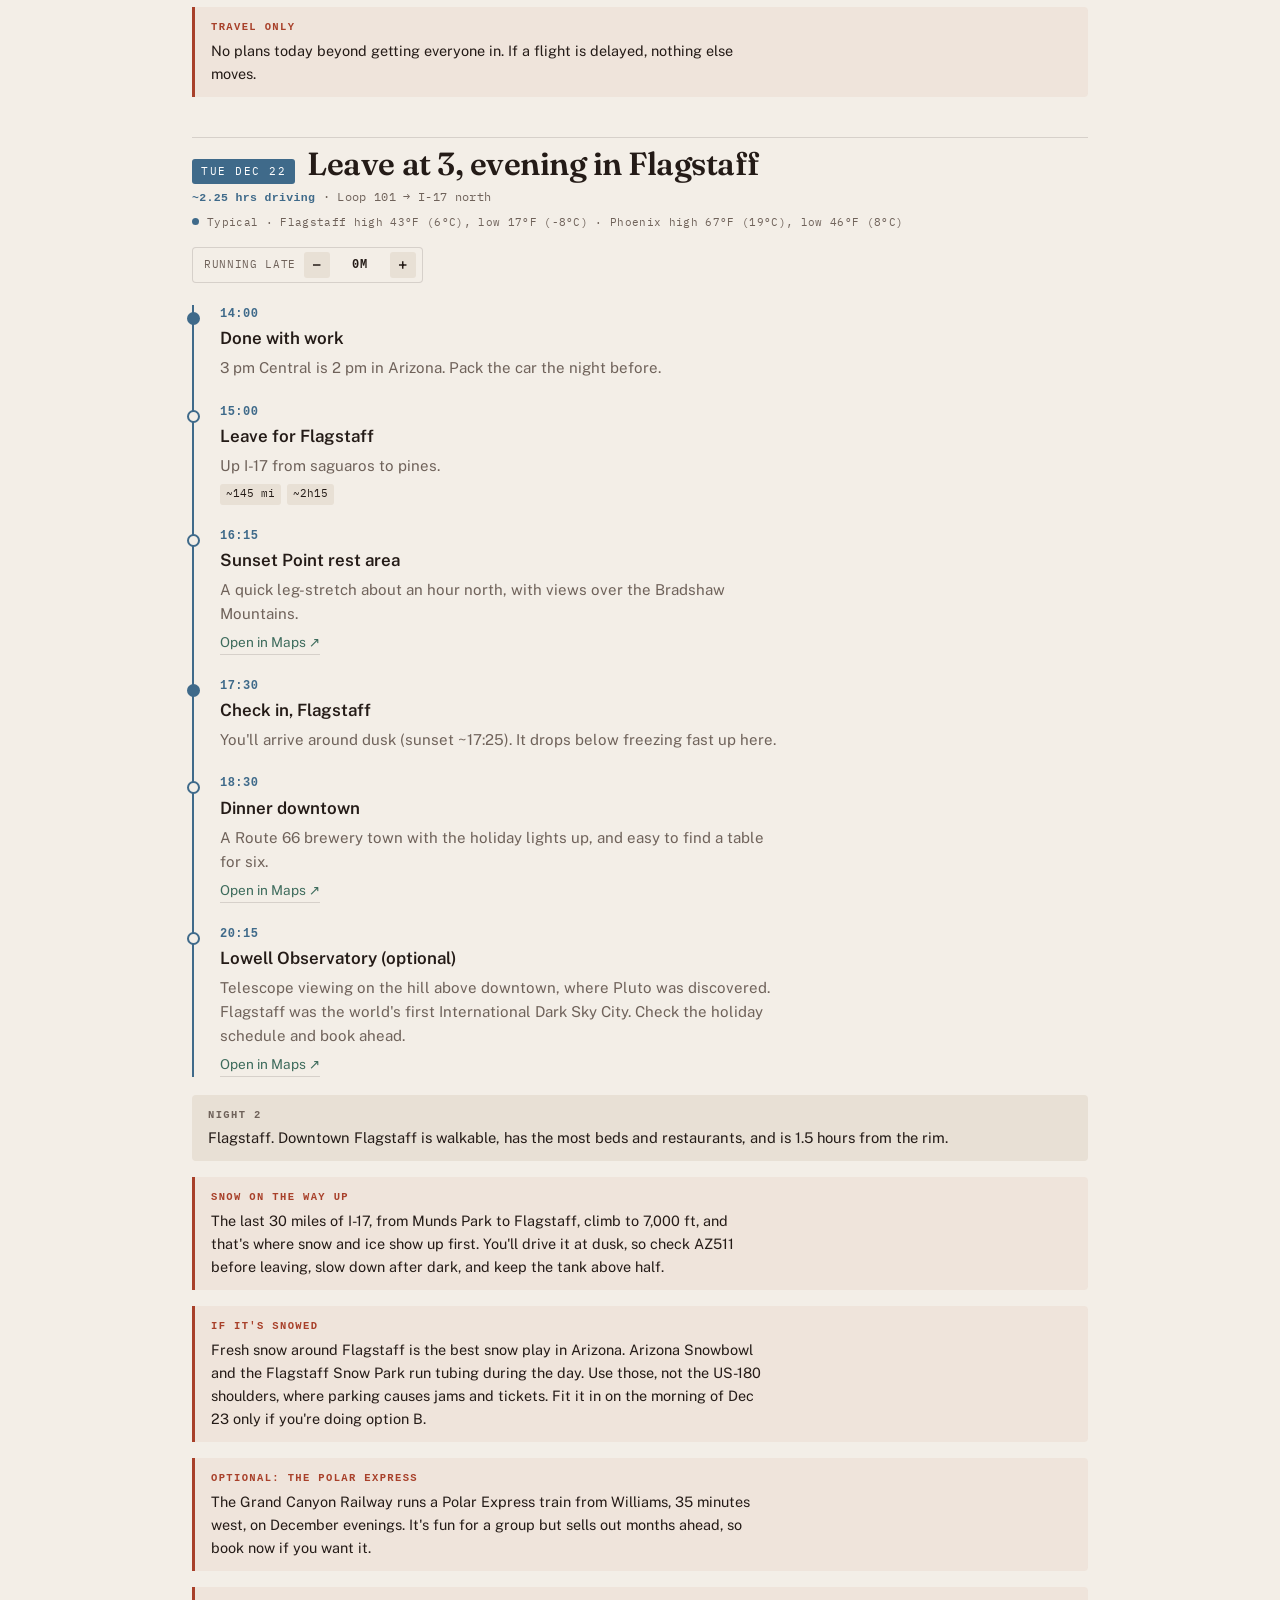
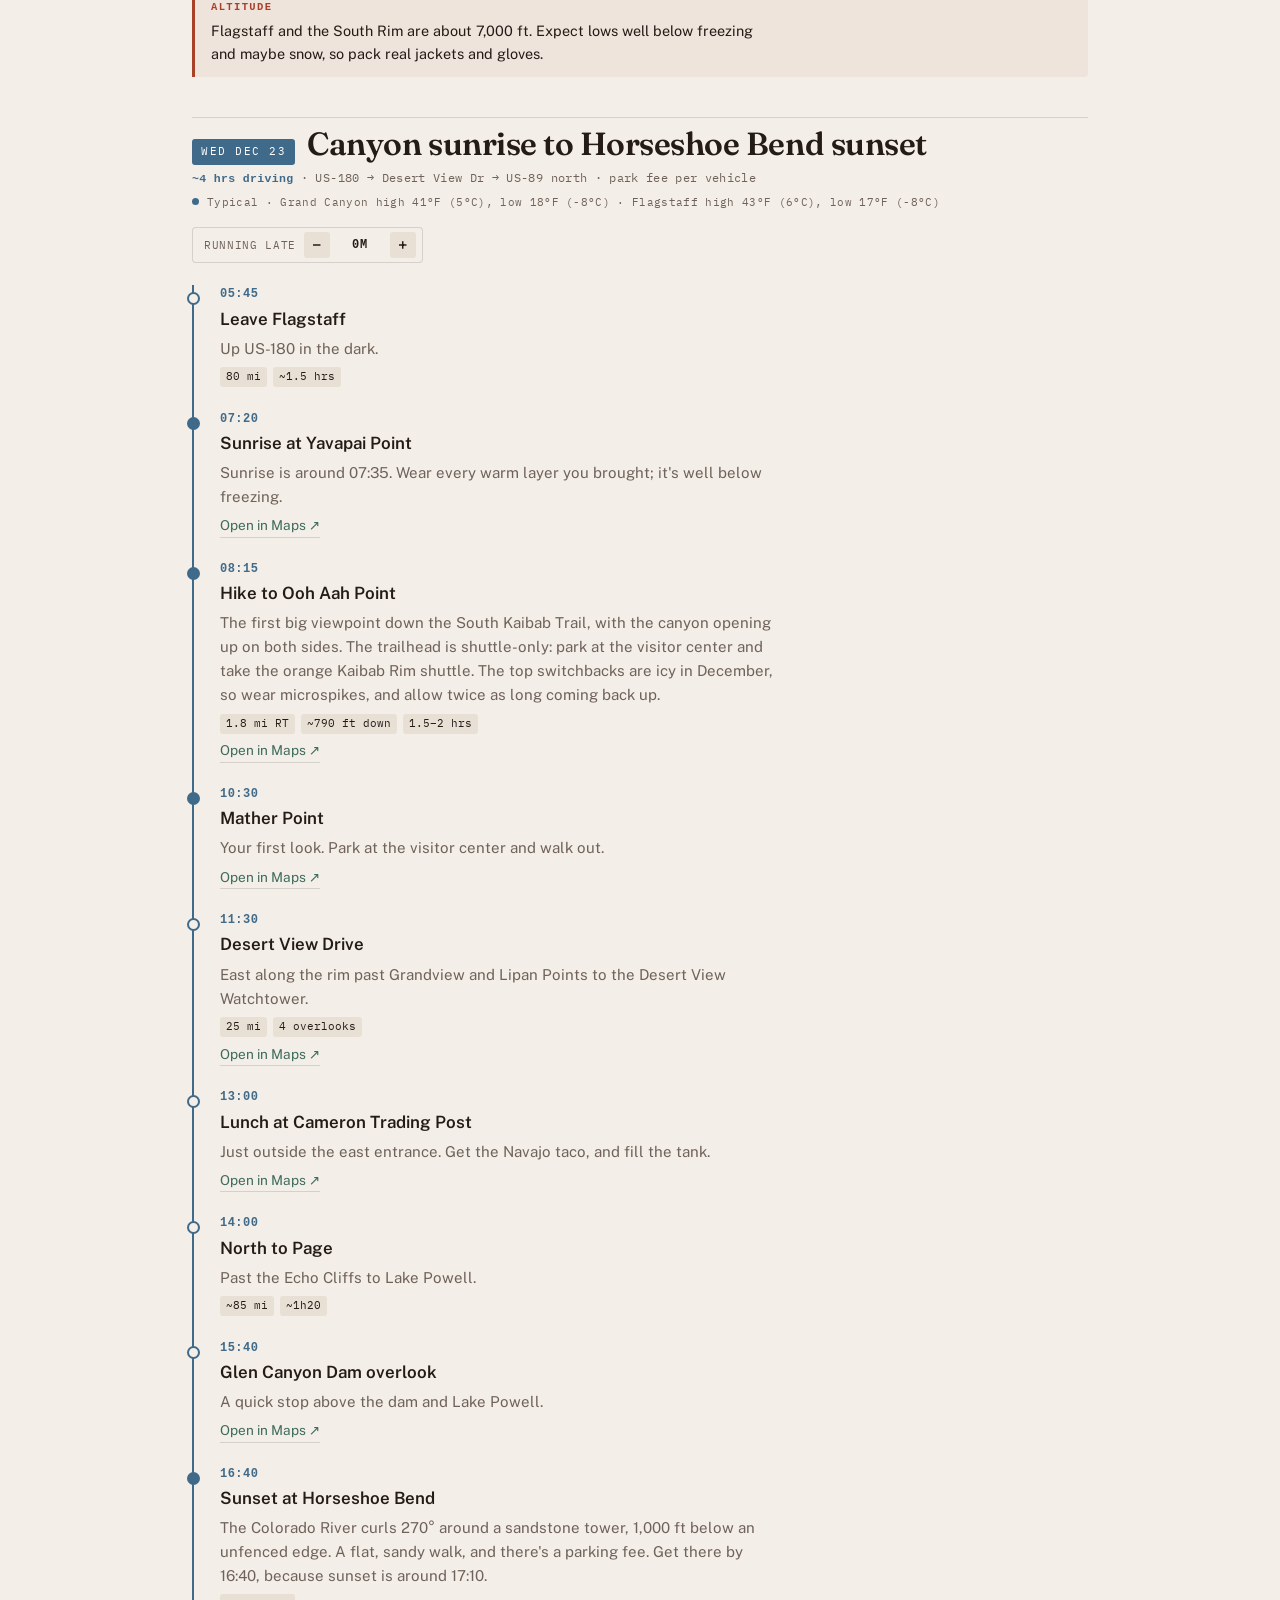
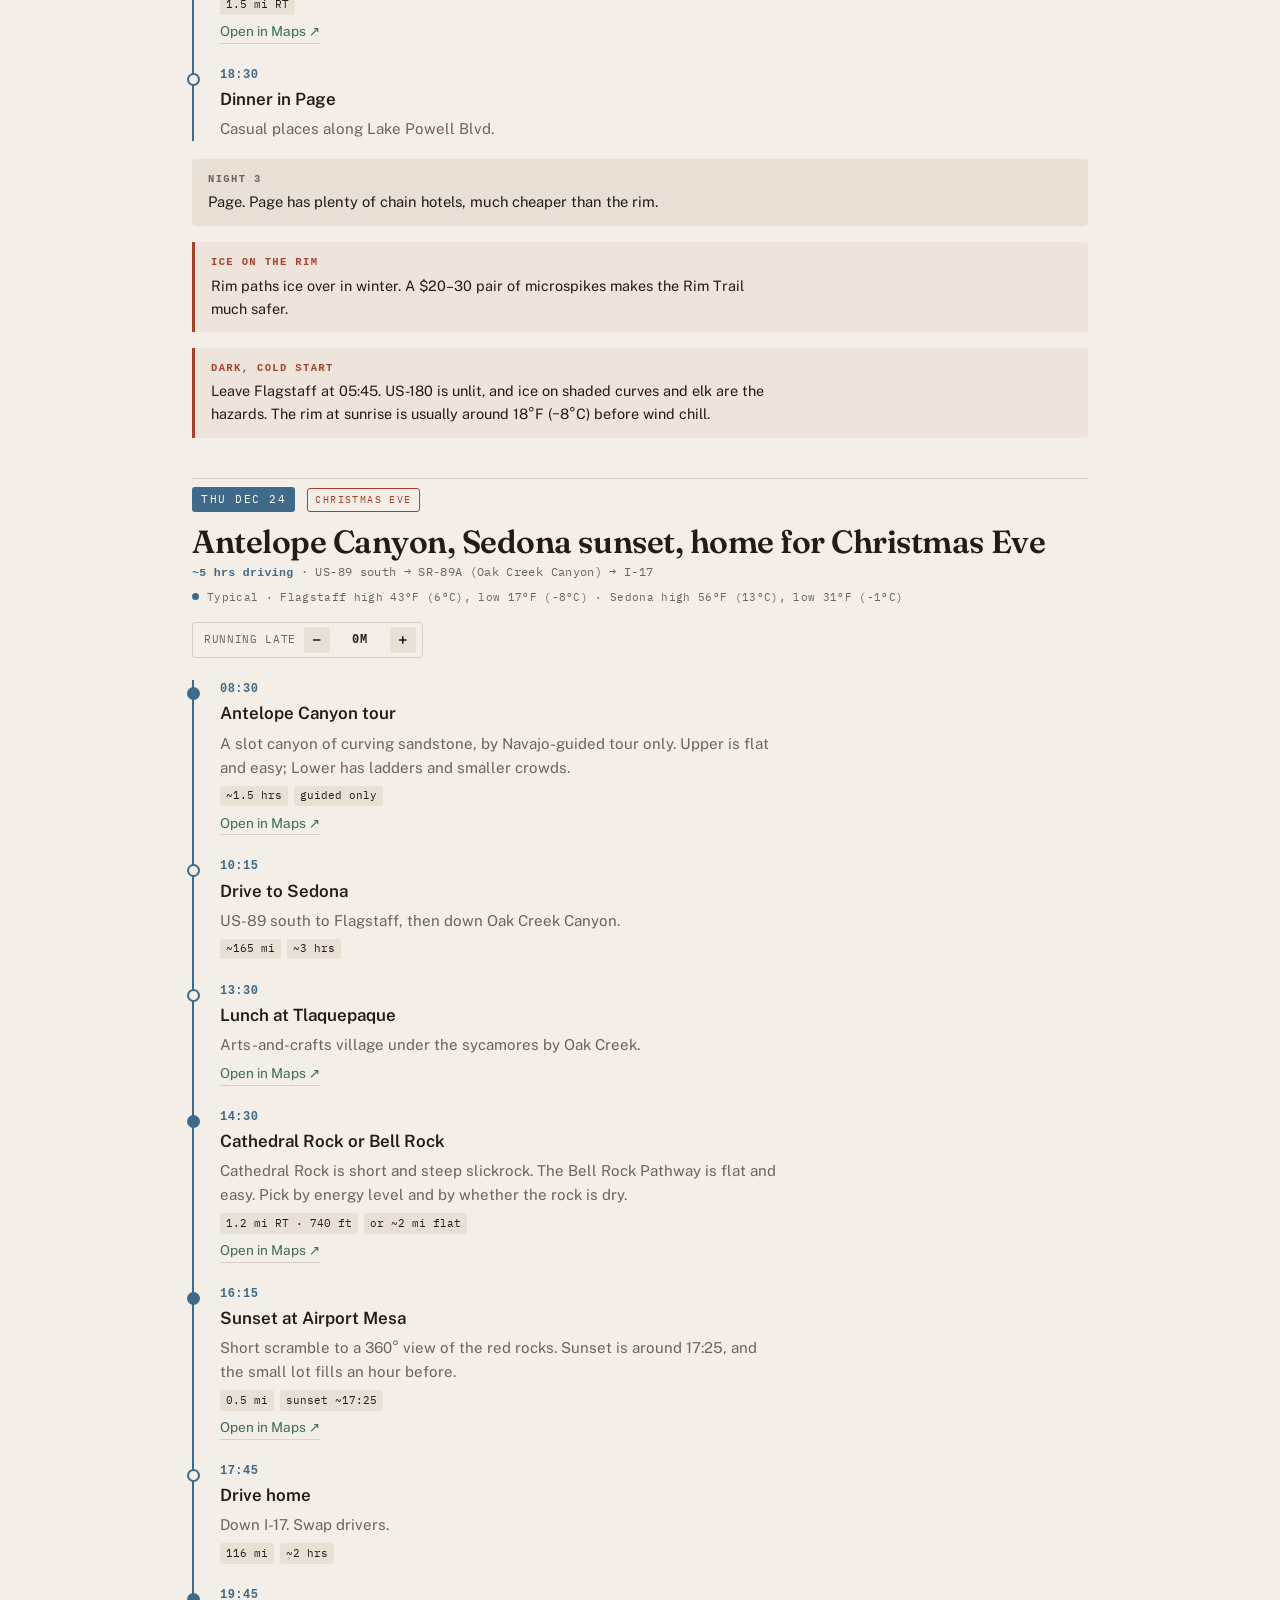
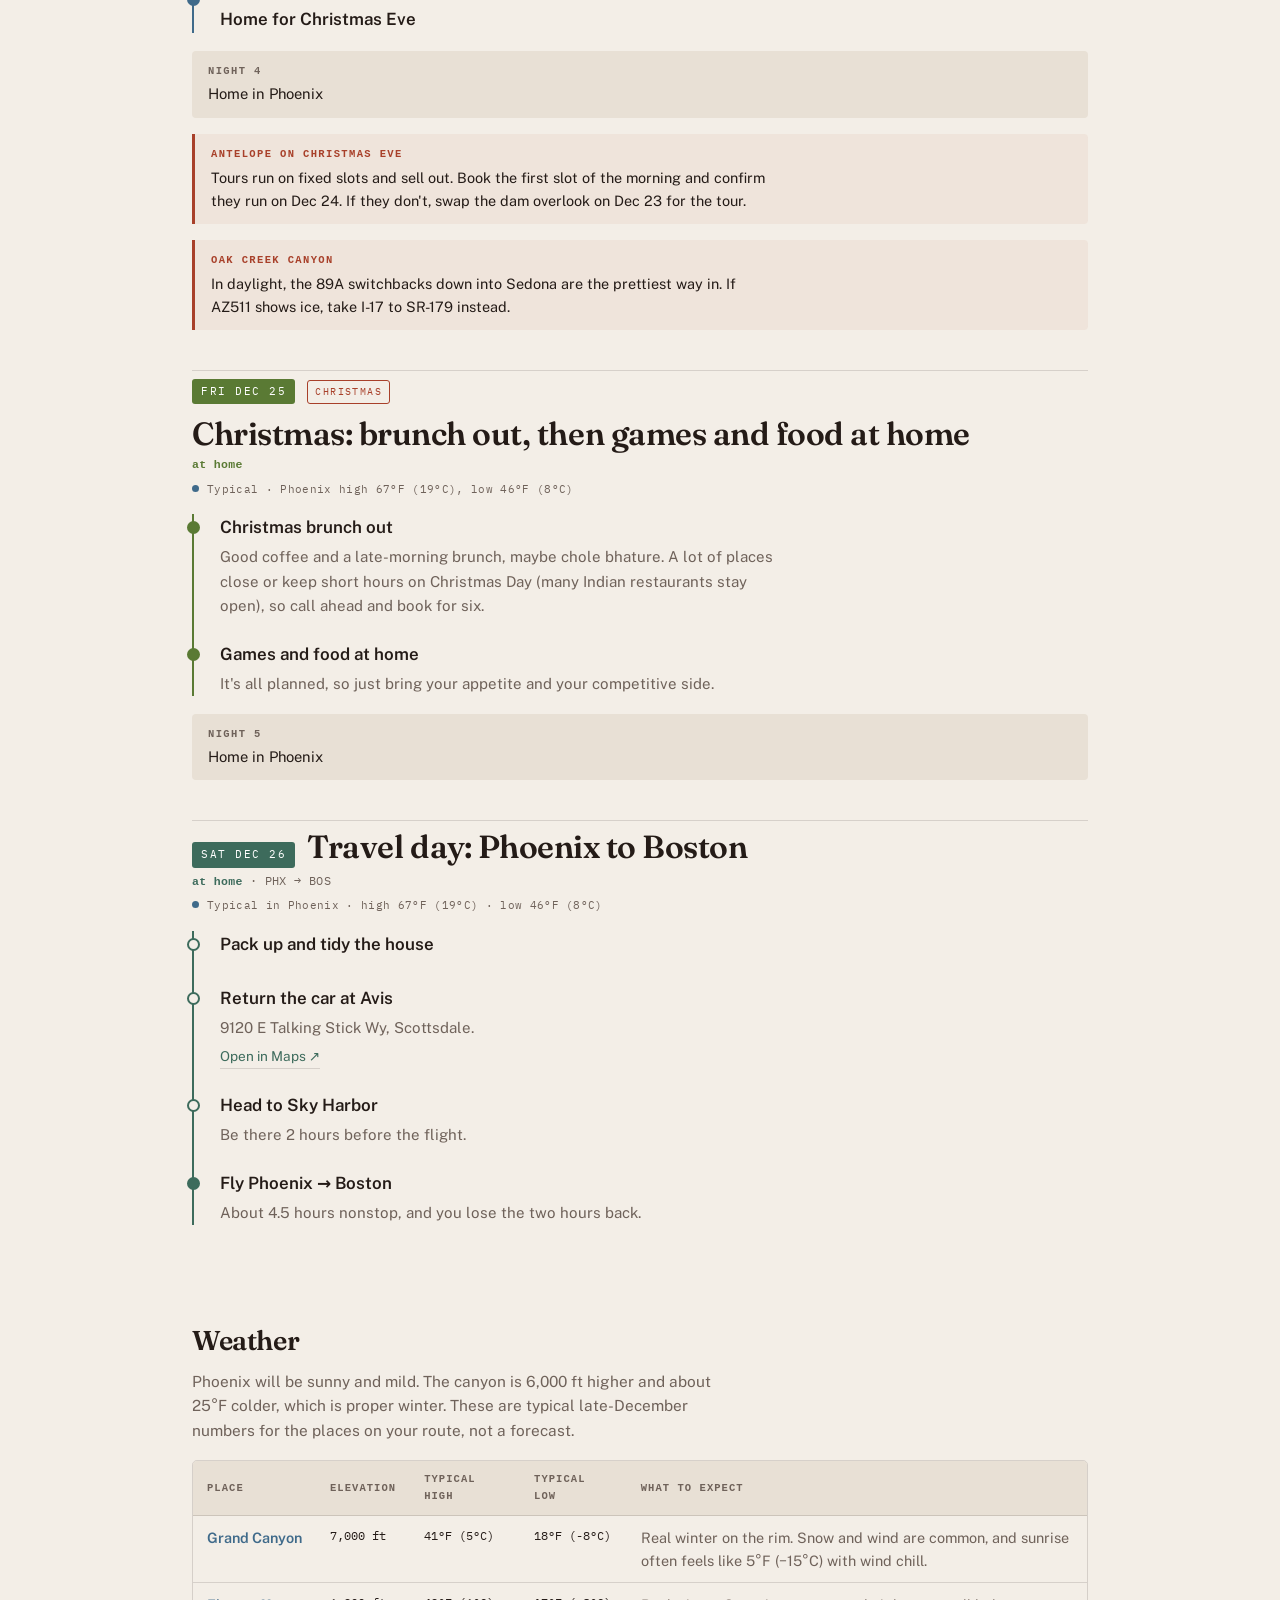
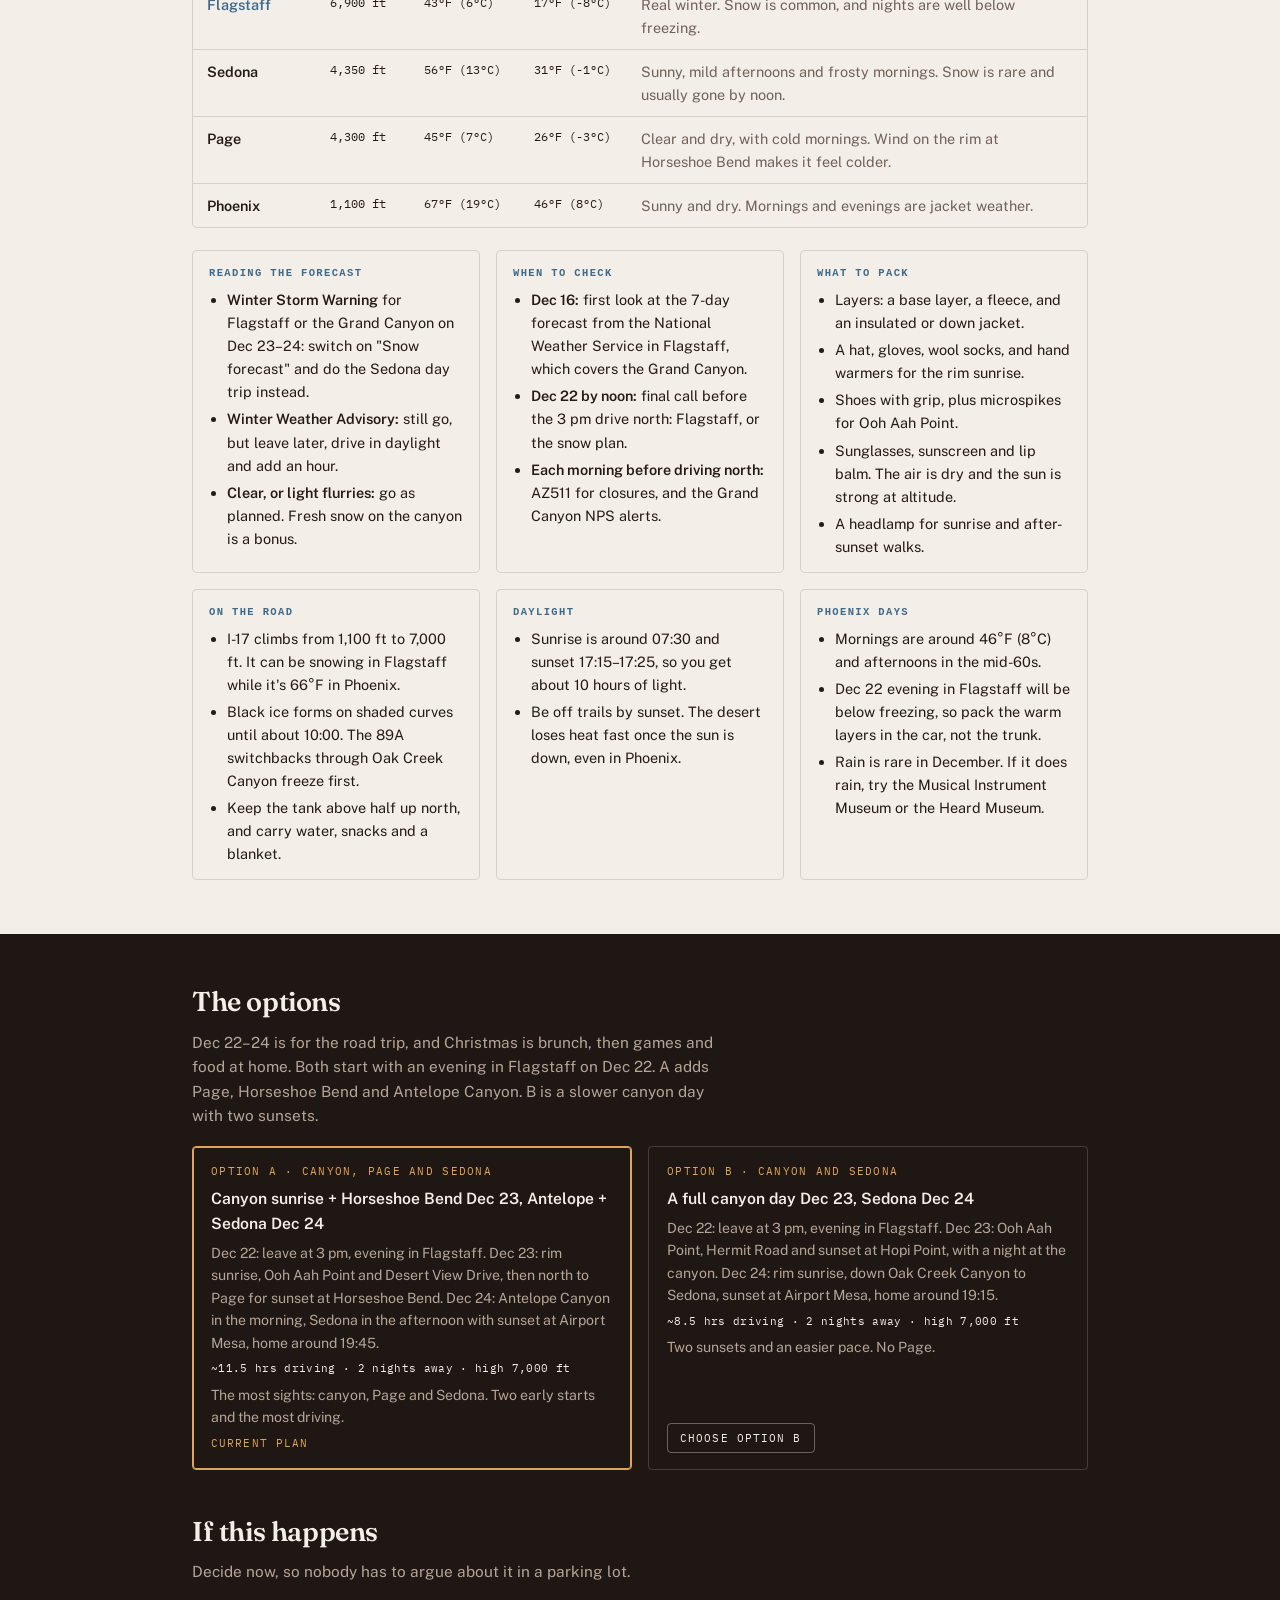
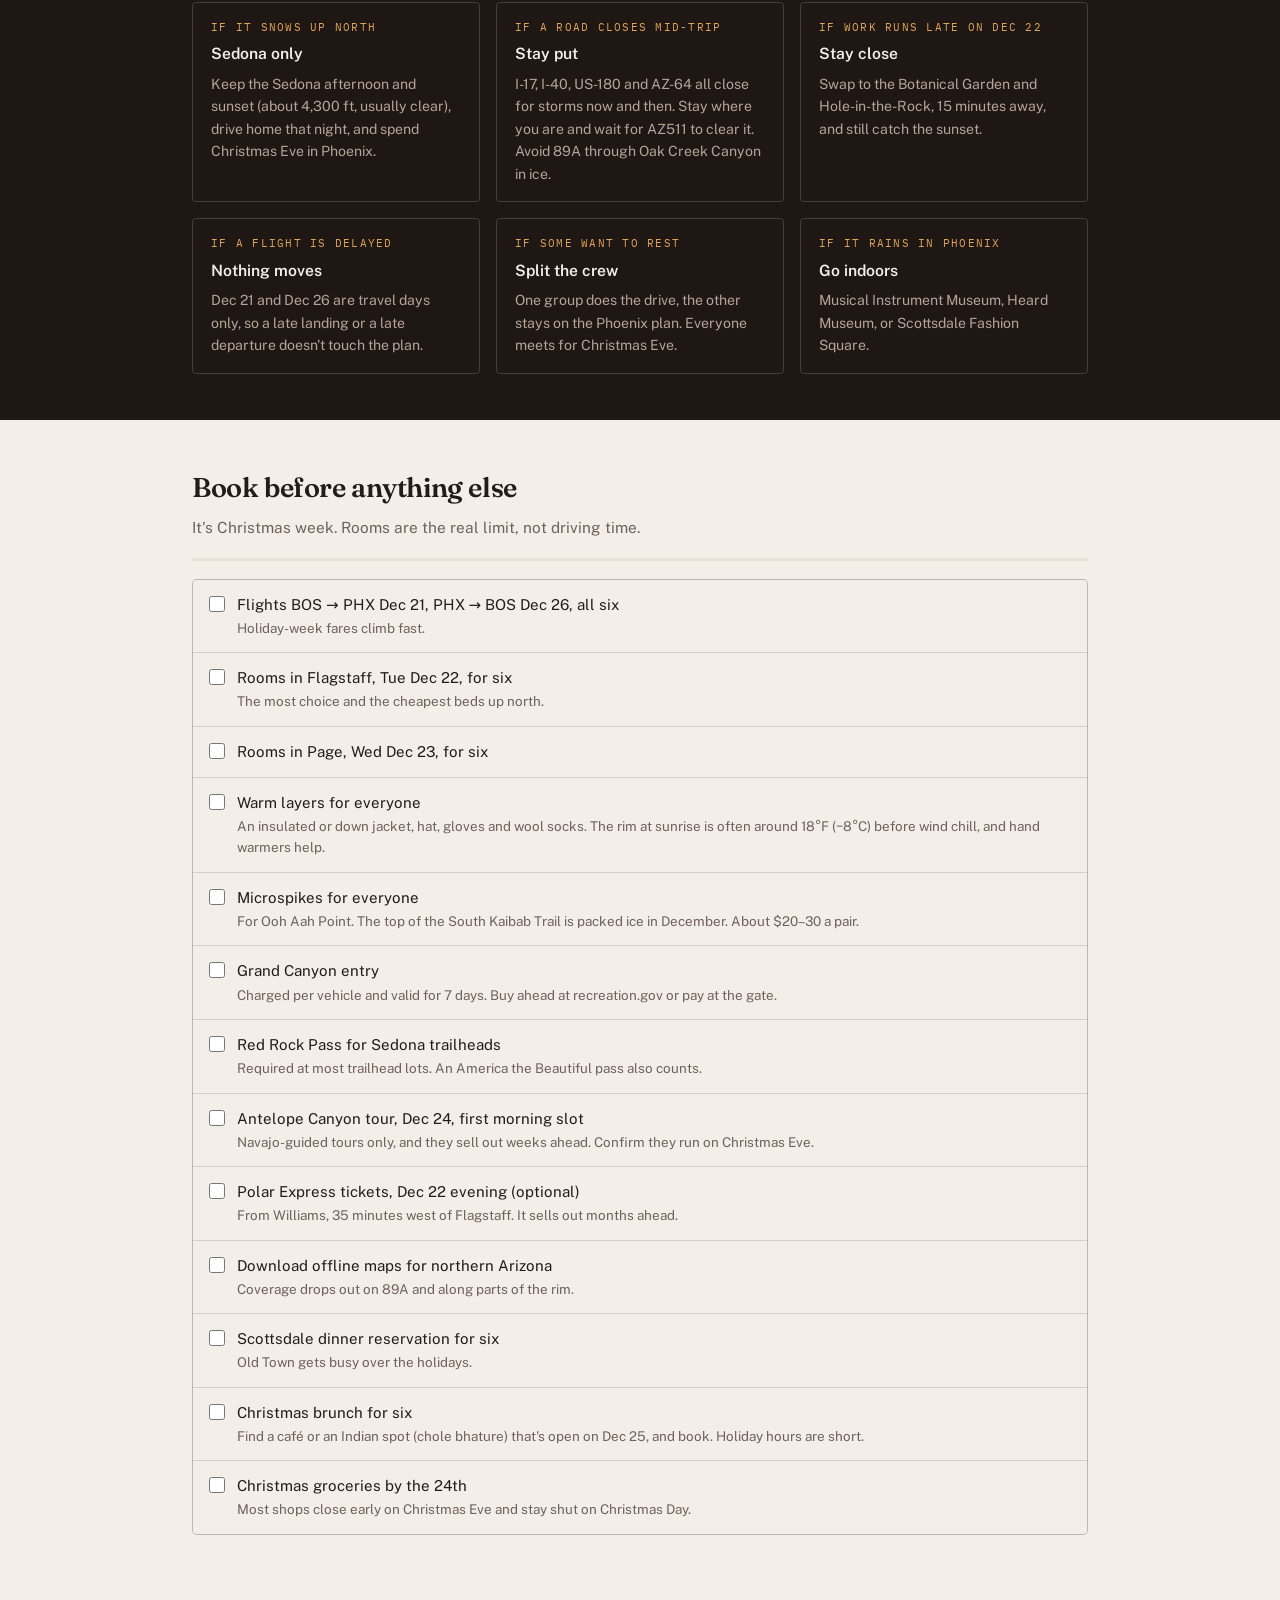
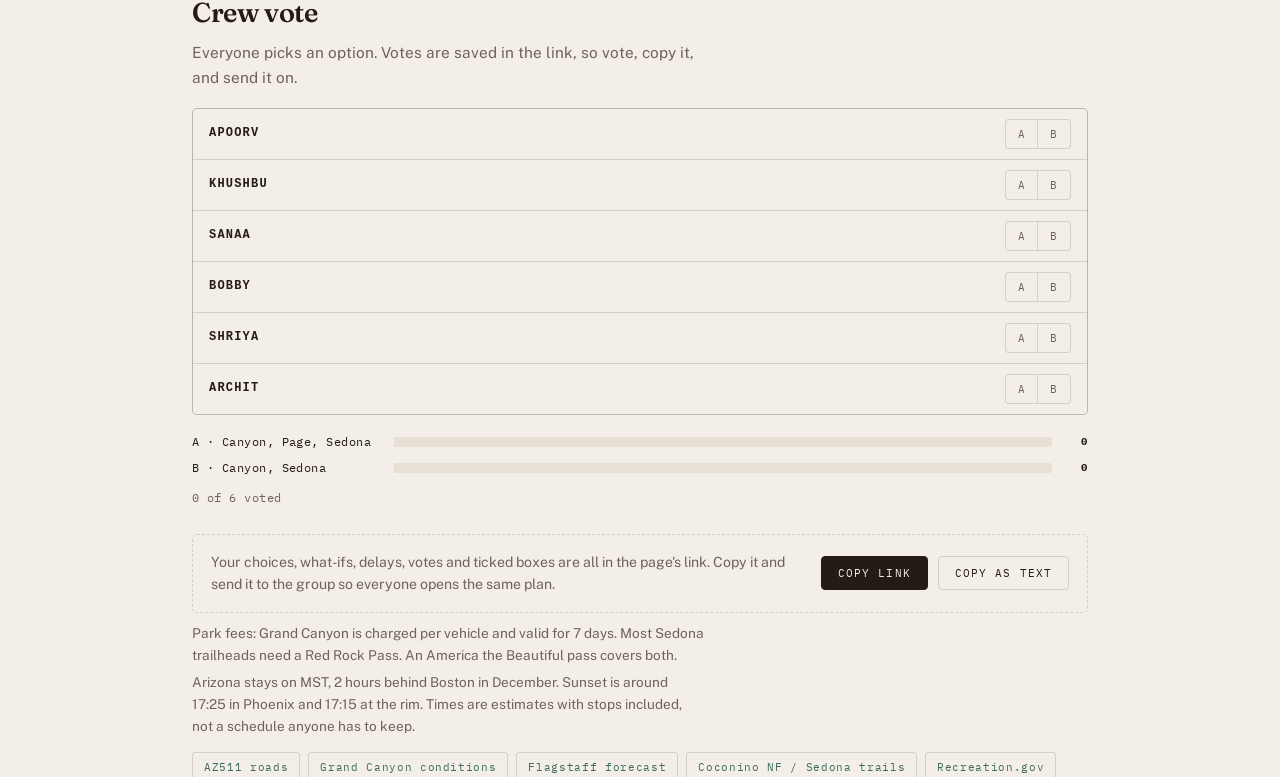
==== commit 0346340e: "Dec 22: leave 3 pm, evening in Flagstaff; Dec 23-24 options (Page loop / canyon + Sedona); snow note" ====
--- a/index.html
+++ b/index.html
@@ -54,7 +54,7 @@
       <b>When to check</b>
       <ul>
         <li><strong>Dec 16:</strong> first look at the 7-day forecast from the National Weather Service in Flagstaff, which covers the Grand Canyon.</li>
-        <li><strong>Dec 21 evening:</strong> final call on the canyon or the snow plan.</li>
+        <li><strong>Dec 22 by noon:</strong> final call before the 3 pm drive north: Flagstaff, or the snow plan.</li>
         <li><strong>Each morning before driving north:</strong> AZ511 for closures, and the Grand Canyon NPS alerts.</li>
       </ul>
     </div>
@@ -87,7 +87,7 @@
       <b>Phoenix days</b>
       <ul>
         <li>Mornings are around 46°F (8°C) and afternoons in the mid-60s.</li>
-        <li>Bring a jacket for the Dec 22 sunset.</li>
+        <li>Dec 22 evening in Flagstaff will be below freezing, so pack the warm layers in the car, not the trunk.</li>
         <li>Rain is rare in December. If it does rain, try the Musical Instrument Museum or the Heard Museum.</li>
       </ul>
     </div>
@@ -97,7 +97,7 @@
 <section class="alt" id="alt">
   <div class="wrap">
     <h2>The options</h2>
-    <p class="sub">Dec 22–24 is for the road trip, and Christmas is brunch, then games and food at home. A is the big loop: the Grand Canyon, Page, then Sedona. B is the shorter two-sunset version.</p>
+    <p class="sub">Dec 22–24 is for the road trip, and Christmas is brunch, then games and food at home. Both start with an evening in Flagstaff on Dec 22. A adds Page, Horseshoe Bend and Antelope Canyon. B is a slower canyon day with two sunsets.</p>
     <div class="altgrid" id="options"></div>
 
     <h2 class="alt-h2">If this happens</h2>
